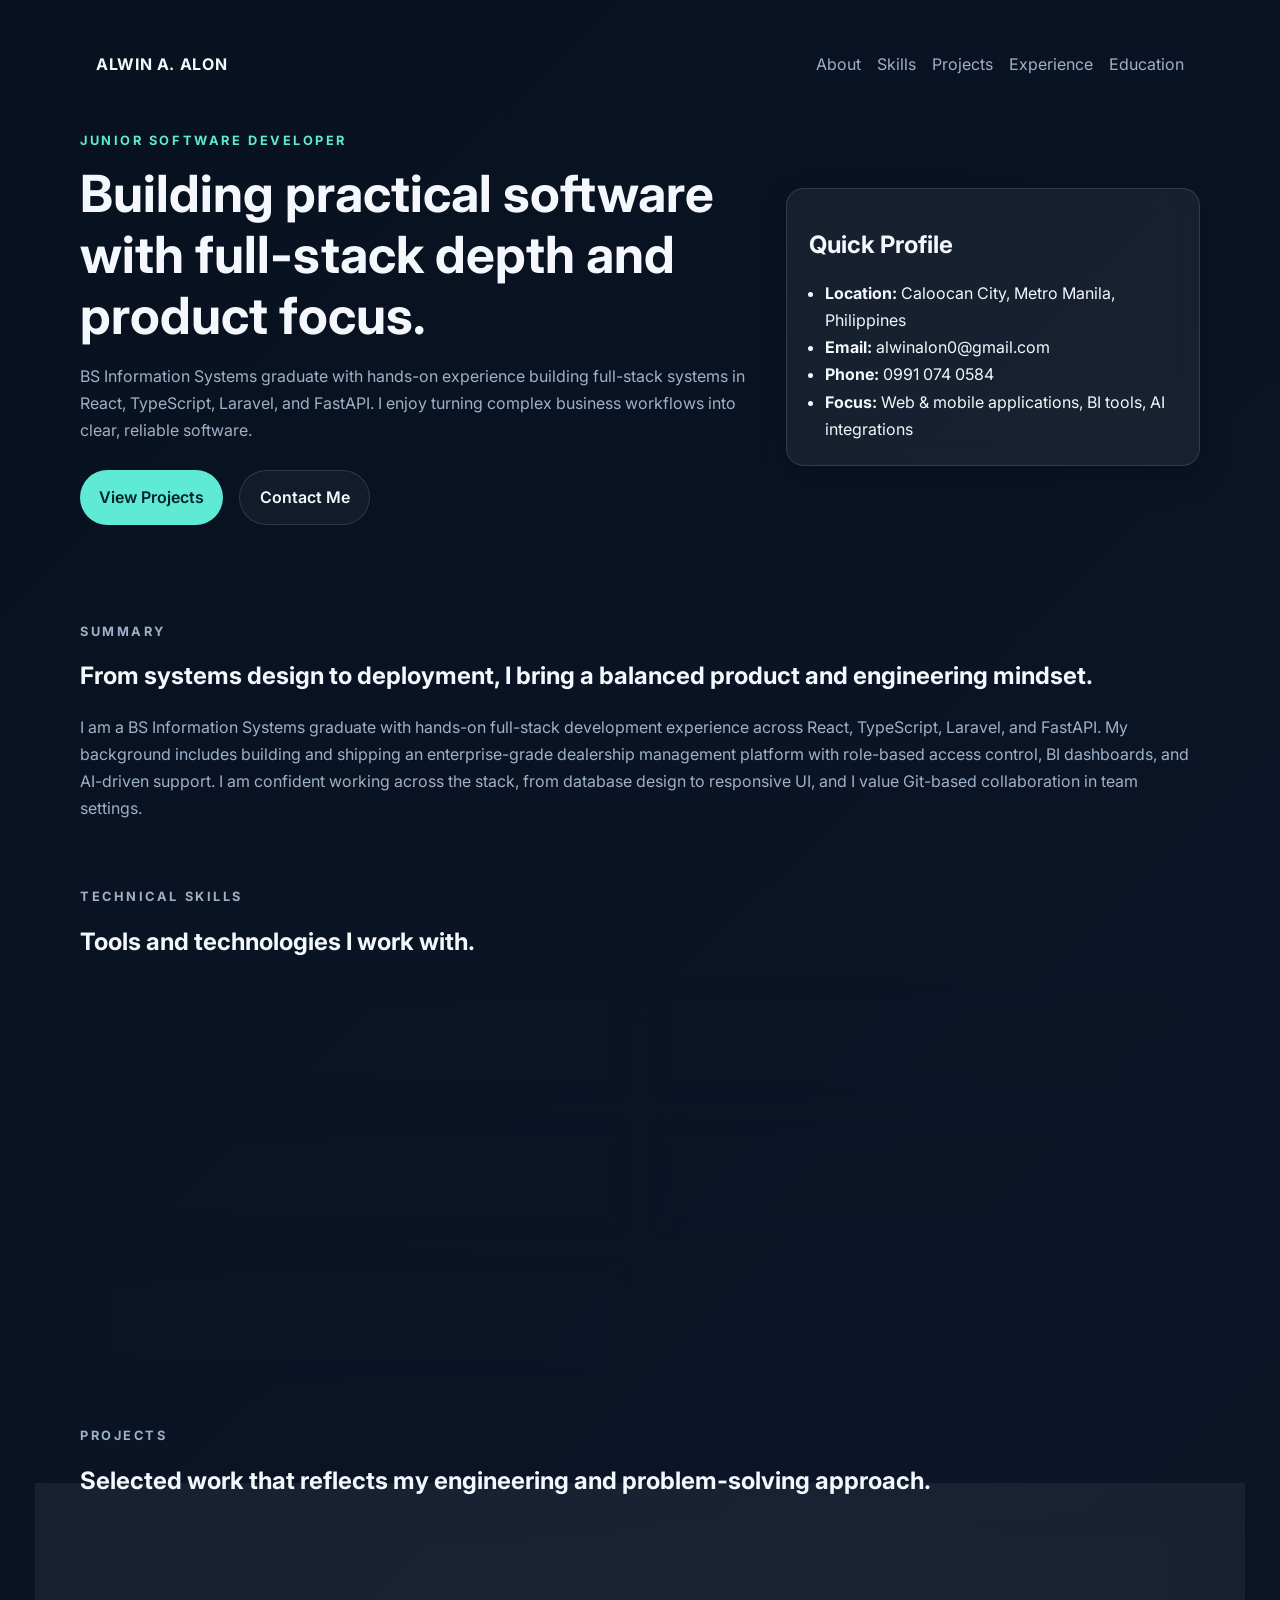
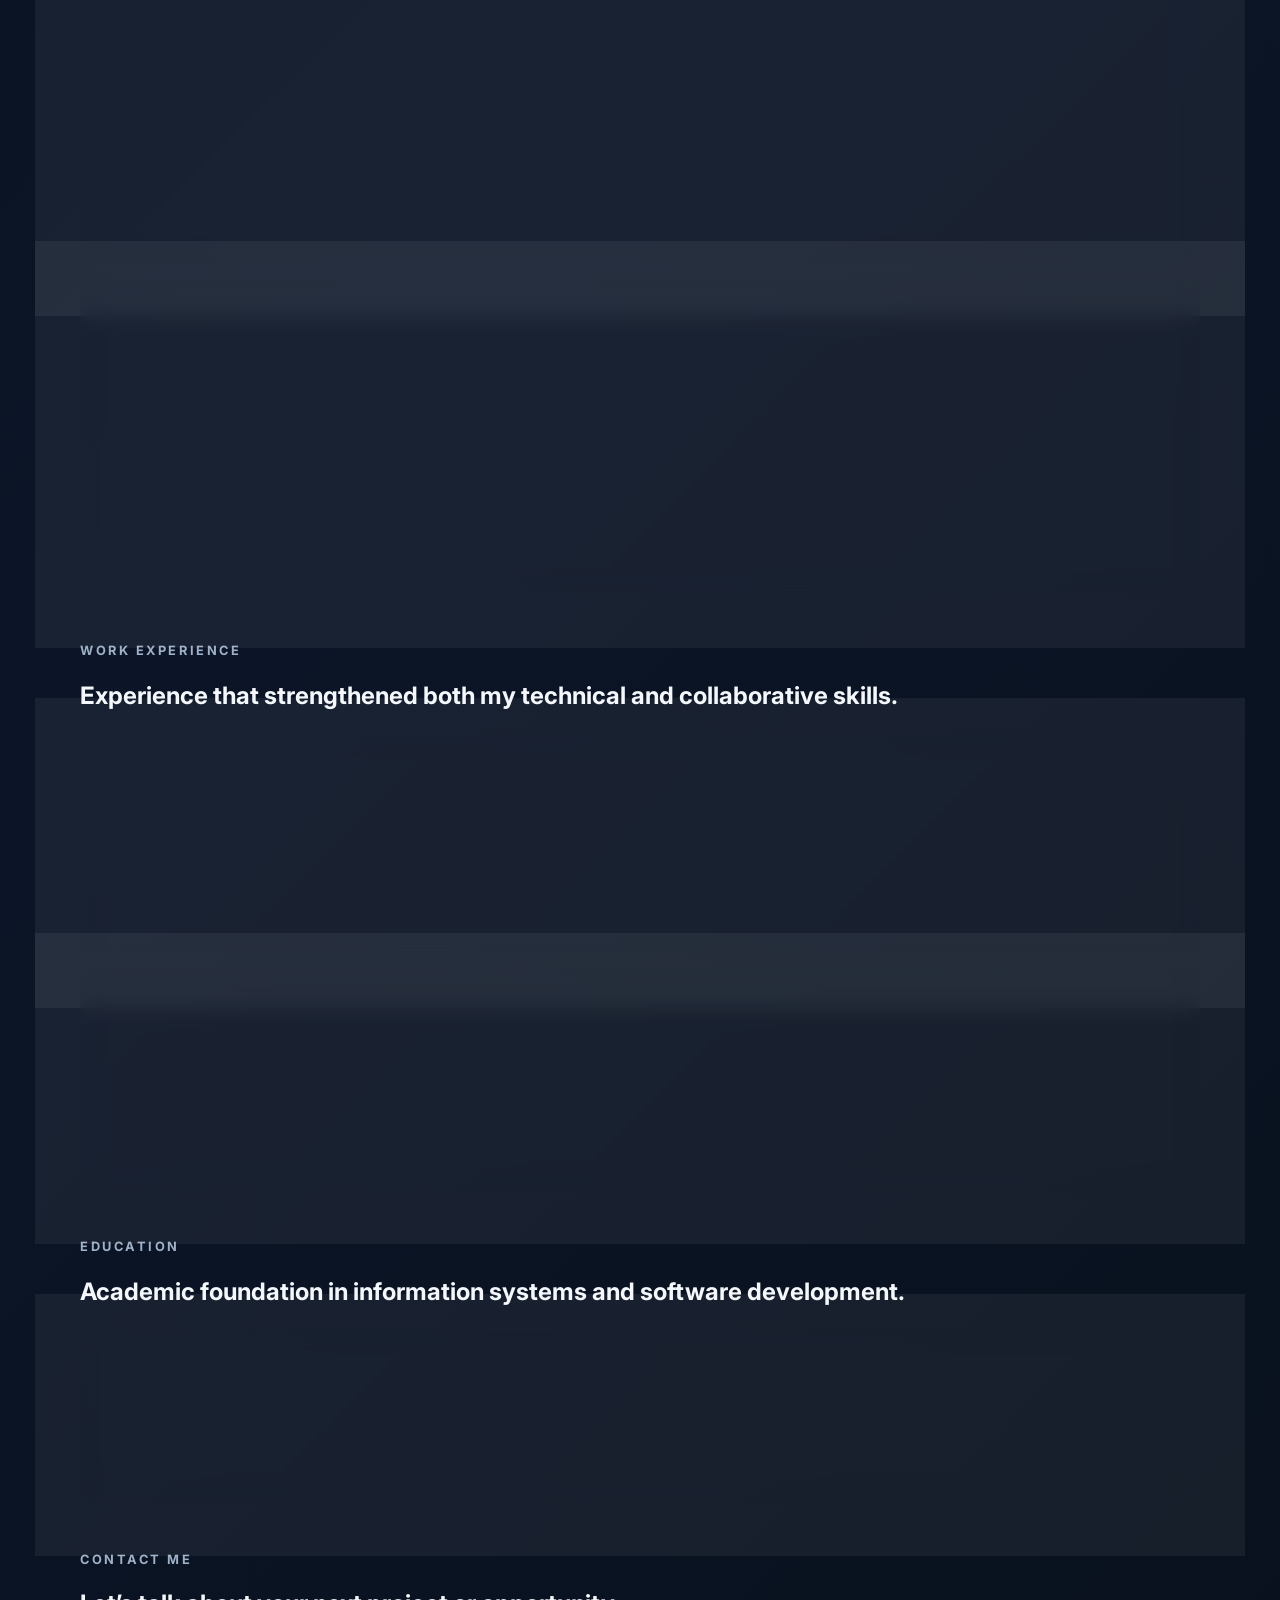
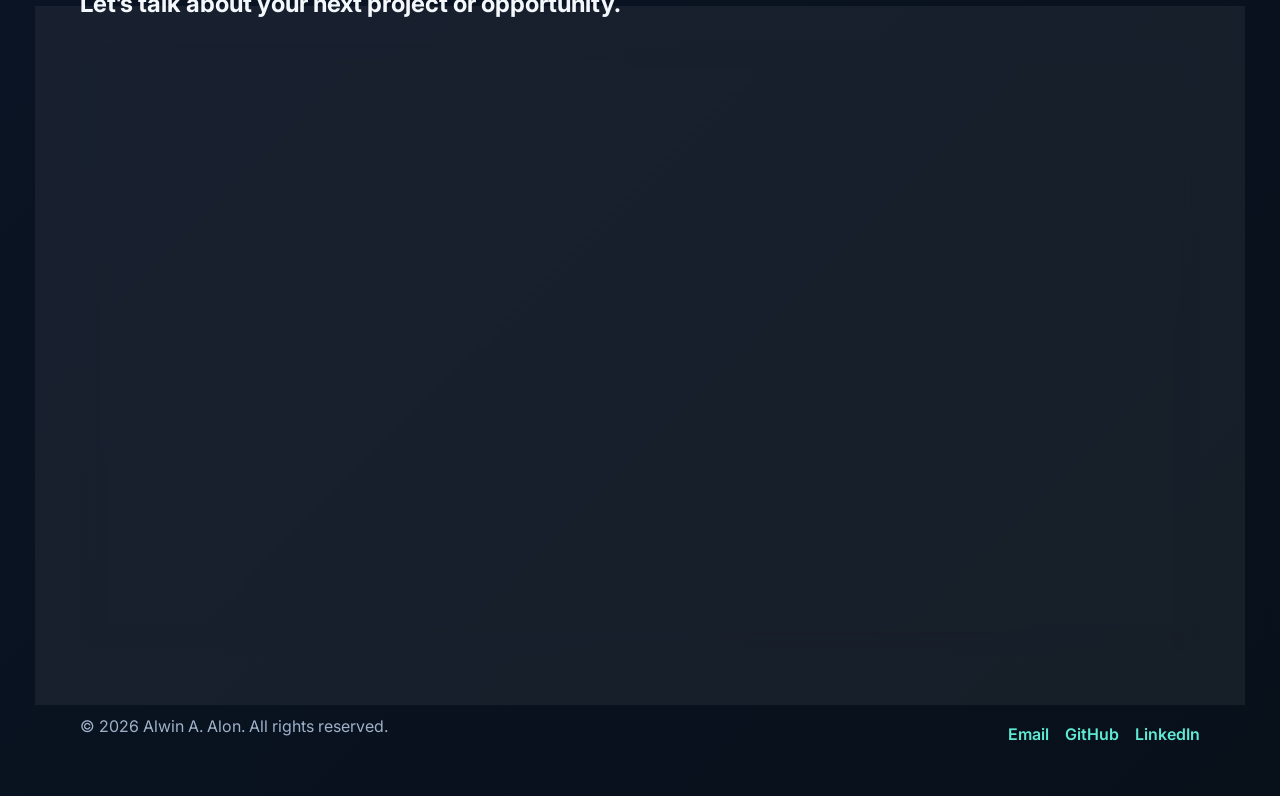
==== index.html @ 4eb20d0e "init 7/8/26" ====
<!doctype html>
<html lang="en">
  <head>
    <meta charset="UTF-8" />
    <meta name="viewport" content="width=device-width, initial-scale=1.0" />
    <meta
      name="description"
      content="Portfolio website for Alwin A. Alon, Junior Software Developer."
    />
    <title>Alwin A. Alon | Portfolio</title>
    <link rel="preconnect" href="https://fonts.googleapis.com" />
    <link rel="preconnect" href="https://fonts.gstatic.com" crossorigin />
    <link
      href="https://fonts.googleapis.com/css2?family=Inter:wght@400;500;600;700;800&display=swap"
      rel="stylesheet"
    />
    <link rel="stylesheet" href="styles.css" />
  </head>
  <body>
    <header class="hero" id="top">
      <nav class="nav">
        <a class="brand" href="#top">Alwin A. Alon</a>
        <div class="nav-links">
          <a href="#about">About</a>
          <a href="#skills">Skills</a>
          <a href="#projects">Projects</a>
          <a href="#experience">Experience</a>
          <a href="#education">Education</a>
        </div>
      </nav>

      <div class="hero-content">
        <div>
          <p class="eyebrow">Junior Software Developer</p>
          <h1>
            Building practical software with full-stack depth and product focus.
          </h1>
          <p class="hero-copy">
            BS Information Systems graduate with hands-on experience building
            full-stack systems in React, TypeScript, Laravel, and FastAPI. I
            enjoy turning complex business workflows into clear, reliable
            software.
          </p>
          <div class="hero-actions">
            <a class="button primary" href="#projects">View Projects</a>
            <a
              class="button secondary"
              href="mailto:alwinalon0@gmail.com"
              id="contactButton"
              >Contact Me</a
            >
          </div>
        </div>
        <div class="hero-card">
          <h2>Quick Profile</h2>
          <ul>
            <li>
              <strong>Location:</strong> Caloocan City, Metro Manila,
              Philippines
            </li>
            <li><strong>Email:</strong> alwinalon0@gmail.com</li>
            <li><strong>Phone:</strong> 0991 074 0584</li>
            <li>
              <strong>Focus:</strong> Web & mobile applications, BI tools, AI
              integrations
            </li>
          </ul>
        </div>
      </div>
    </header>

    <main>
      <section class="section" id="about">
        <div class="section-heading">
          <p class="eyebrow">Summary</p>
          <h2>
            From systems design to deployment, I bring a balanced product and
            engineering mindset.
          </h2>
        </div>
        <p>
          I am a BS Information Systems graduate with hands-on full-stack
          development experience across React, TypeScript, Laravel, and FastAPI.
          My background includes building and shipping an enterprise-grade
          dealership management platform with role-based access control, BI
          dashboards, and AI-driven support. I am confident working across the
          stack, from database design to responsive UI, and I value Git-based
          collaboration in team settings.
        </p>
      </section>

      <section class="section" id="skills">
        <div class="section-heading">
          <p class="eyebrow">Technical Skills</p>
          <h2>Tools and technologies I work with.</h2>
        </div>
        <div class="card-grid">
          <article class="info-card">
            <h3>Languages</h3>
            <p>
              Java, SQL, Python, PHP, JavaScript, TypeScript, C++, HTML, CSS
            </p>
          </article>
          <article class="info-card">
            <h3>Frameworks & Libraries</h3>
            <p>
              React.js, React Native, Spring Boot, FastAPI, Laravel, Tailwind
              CSS
            </p>
          </article>
          <article class="info-card">
            <h3>Databases & Tools</h3>
            <p>
              MySQL, PostgreSQL, Git, GitHub, GitLab, Bitbucket, Termius, Expo
            </p>
          </article>
          <article class="info-card">
            <h3>Cloud & Infrastructure</h3>
            <p>DigitalOcean VPS, Hostinger, Linux VPS management</p>
          </article>
          <article class="info-card">
            <h3>Specializations</h3>
            <p>
              Business Intelligence analytics, AI/RAG integration, RBAC systems
            </p>
          </article>
        </div>
      </section>

      <section class="section" id="projects">
        <div class="section-heading">
          <p class="eyebrow">Projects</p>
          <h2>
            Selected work that reflects my engineering and problem-solving
            approach.
          </h2>
        </div>
        <div class="project-list">
          <article class="project-card">
            <div class="project-meta">2025 · Enterprise Platform</div>
            <h3>ATOM — Automated Transcycle Operations & Management</h3>
            <p>
              A full-stack dealership management system for Transcycle across 5
              branches, supporting inventory, loans, and retail operations on
              web and Android platforms.
            </p>
            <ul>
              <li>
                Designed a 7-tier RBAC matrix to enforce strict data isolation
                across roles.
              </li>
              <li>
                Built AI-driven BI dashboards that transformed raw dealership
                data into actionable insights.
              </li>
              <li>
                Integrated a RAG-based customer support chatbot to automate
                contextual inquiries.
              </li>
              <li>
                Led QA validation covering security and performance for
                stakeholders across all branches.
              </li>
            </ul>
            <div class="project-links">
              <a href="https://atom-project.site/">Link</a>
              <!-- <a href="#">GitHub</a> -->
            </div>
          </article>

          <article class="project-card">
            <div class="project-meta">2025 · In Progress</div>
            <h3>SpeaQL — AI-Powered Natural Language Database Interface</h3>
            <p>
              A natural language-to-SQL engine built to support zero-config and
              high-precision query modes.
            </p>
            <ul>
              <li>
                Engineered a hybrid NL2SQL pipeline with LangChain-based context
                injection.
              </li>
              <li>
                Implemented validation middleware to detect and block SQL
                injection attempts.
              </li>
              <li>
                Built a responsive Streamlit interface for rapid query iteration
                and feedback.
              </li>
              <li>
                Benchmarked performance across PostgreSQL and SQLite to guide
                tuning decisions.
              </li>
            </ul>
            <div class="project-links">
              <a href="#">GitHub</a>
              <a href="#">Demo Video</a>
            </div>
          </article>
        </div>
      </section>

      <section class="section" id="experience">
        <div class="section-heading">
          <p class="eyebrow">Work Experience</p>
          <h2>
            Experience that strengthened both my technical and collaborative
            skills.
          </h2>
        </div>
        <div class="timeline">
          <article class="timeline-item">
            <div class="timeline-date">May 2025 – August 2025</div>
            <div>
              <h3>Software Engineer Intern</h3>
              <p class="company">
                NLP Business Development Services, Culiat, Quezon City
              </p>
              <ul>
                <li>
                  Contributed to full-stack development, maintenance, and
                  debugging of web applications.
                </li>
                <li>
                  Collaborated in Git and Bitbucket-based workflows for sprint
                  delivery and production releases.
                </li>
                <li>
                  Gained hands-on experience with secure hardware-software
                  integrations and local network environments.
                </li>
              </ul>
            </div>
          </article>

          <article class="timeline-item">
            <div class="timeline-date">July 2023 – August 2023</div>
            <div>
              <h3>SPES Trainee — IT Support / Technical Training Assistant</h3>
              <p class="company">
                LGU Training Center (BCO Assigned), Libis, Caloocan City
              </p>
              <ul>
                <li>
                  Delivered technical training and client-facing IT support to
                  students.
                </li>
                <li>
                  Diagnosed and resolved hardware, software, peripheral, and
                  network issues.
                </li>
                <li>
                  Maintained classroom IT infrastructure and supported smooth
                  digital operations.
                </li>
              </ul>
            </div>
          </article>
        </div>
      </section>

      <section class="section" id="education">
        <div class="section-heading">
          <p class="eyebrow">Education</p>
          <h2>
            Academic foundation in information systems and software development.
          </h2>
        </div>
        <div class="education-card">
          <h3>Bachelor of Science in Information Systems</h3>
          <p class="company">University of Caloocan City · 2022 – 2026</p>
          <p>
            Built a strong foundation in systems analysis, database management,
            software development, and business-oriented technology solutions.
          </p>
        </div>
      </section>

      <section class="section" id="contact">
        <div class="section-heading">
          <p class="eyebrow">Contact Me</p>
          <h2>Let’s talk about your next project or opportunity.</h2>
        </div>
        <div class="contact-card">
          <p>
            Send a message directly to my inbox and I’ll get back to you as soon
            as possible.
          </p>
          <form id="contactForm">
            <div class="form-row">
              <label for="name">Name</label>
              <input id="name" name="name" type="text" required />
            </div>
            <div class="form-row">
              <label for="email">Email</label>
              <input id="email" name="email" type="email" required />
            </div>
            <div class="form-row">
              <label for="message">Message</label>
              <textarea
                id="message"
                name="message"
                rows="5"
                required
              ></textarea>
            </div>
            <button class="button primary" type="submit">Send Message</button>
            <p id="formStatus" class="form-status" aria-live="polite"></p>
          </form>
        </div>
      </section>
    </main>

    <footer class="footer">
      <p>© <span id="year"></span> Alwin A. Alon. All rights reserved.</p>
      <div class="footer-links">
        <a href="mailto:alwinalon0@gmail.com">Email</a>
        <a href="https://github.com/alweeen">GitHub</a>
        <a href="https://www.linkedin.com/in/alwin-alon-3160b4370/">LinkedIn</a>
      </div>
    </footer>

    <script src="script.js"></script>
  </body>
</html>
---- styles.css ----
:root {
  --bg: #07111f;
  --bg-soft: #0e1b2d;
  --surface: rgba(255, 255, 255, 0.06);
  --surface-strong: rgba(255, 255, 255, 0.12);
  --text: #f4f7fb;
  --muted: #9fb1c8;
  --accent: #5eead4;
  --accent-strong: #2dd4bf;
  --border: rgba(255, 255, 255, 0.12);
}

* {
  box-sizing: border-box;
}

html {
  scroll-behavior: smooth;
}

body {
  margin: 0;
  font-family: "Inter", sans-serif;
  background: linear-gradient(135deg, var(--bg), #0b1527 45%, #08101a);
  color: var(--text);
  line-height: 1.7;
}

a {
  color: inherit;
  text-decoration: none;
}

.nav,
.hero,
.section,
.footer {
  width: min(1120px, calc(100% - 2rem));
  margin: 0 auto;
}

.nav {
  display: flex;
  justify-content: space-between;
  align-items: center;
  padding: 1.2rem 0;
}

.brand {
  font-weight: 700;
  letter-spacing: 0.04em;
  text-transform: uppercase;
}

.nav-links {
  display: flex;
  gap: 1rem;
  color: var(--muted);
}

.nav-links a:hover,
.footer-links a:hover,
.project-links a:hover {
  color: var(--accent);
}

.hero {
  padding: 2rem 0 4rem;
}

.hero-content {
  display: grid;
  grid-template-columns: 1.3fr 0.8fr;
  gap: 2rem;
  align-items: center;
  padding-top: 2rem;
}

.eyebrow {
  margin: 0 0 0.7rem;
  color: var(--accent);
  font-size: 0.8rem;
  font-weight: 700;
  letter-spacing: 0.2em;
  text-transform: uppercase;
}

h1,
h2,
h3 {
  line-height: 1.2;
}

h1 {
  font-size: clamp(2rem, 4vw, 3.2rem);
  margin: 0 0 1rem;
}

.hero-copy,
.section p,
.timeline-item li,
.project-card li,
.education-card p {
  color: var(--muted);
}

.hero-actions {
  display: flex;
  gap: 1rem;
  margin-top: 1.6rem;
  flex-wrap: wrap;
}

.button {
  display: inline-flex;
  align-items: center;
  justify-content: center;
  padding: 0.8rem 1.2rem;
  border-radius: 999px;
  font-weight: 600;
  transition:
    transform 180ms ease,
    background 180ms ease;
}

.button:hover {
  transform: translateY(-2px);
}

.button.primary {
  background: var(--accent);
  color: #04222a;
}

.button.secondary {
  border: 1px solid var(--border);
  background: rgba(255, 255, 255, 0.04);
}

.hero-card,
.info-card,
.project-card,
.timeline-item,
.education-card,
.contact-card {
  background: var(--surface);
  border: 1px solid var(--border);
  backdrop-filter: blur(10px);
  border-radius: 1.1rem;
  box-shadow: 0 10px 30px rgba(0, 0, 0, 0.18);
}

.hero-card {
  padding: 1.4rem;
}

.hero-card ul {
  padding-left: 1rem;
  margin-bottom: 0;
}

.section {
  padding: 2rem 0 1rem;
}

.section-heading {
  margin-bottom: 1.4rem;
}

.card-grid {
  display: grid;
  grid-template-columns: repeat(2, minmax(0, 1fr));
  gap: 1rem;
}

.info-card {
  padding: 1.2rem 1.25rem;
}

.info-card h3,
.project-card h3,
.timeline-item h3,
.education-card h3 {
  margin-top: 0;
  margin-bottom: 0.5rem;
}

.project-list {
  display: grid;
  gap: 1rem;
}

.project-card,
.education-card {
  padding: 1.4rem;
}

.project-meta,
.timeline-date,
.company {
  color: var(--accent);
  font-weight: 600;
  margin-bottom: 0.5rem;
}

.project-links,
.footer-links {
  display: flex;
  gap: 1rem;
  flex-wrap: wrap;
  margin-top: 1rem;
}

.project-links a,
.footer-links a {
  color: var(--accent);
  font-weight: 600;
}

.timeline {
  display: grid;
  gap: 1rem;
}

.timeline-item {
  display: grid;
  grid-template-columns: 220px 1fr;
  gap: 1.2rem;
  padding: 1.2rem 1.3rem;
}

.contact-card {
  padding: 1.4rem;
}

form {
  display: grid;
  gap: 1rem;
}

.form-row {
  display: grid;
  gap: 0.4rem;
}

label {
  font-weight: 600;
}

input,
textarea {
  width: 100%;
  border: 1px solid var(--border);
  border-radius: 0.8rem;
  padding: 0.8rem 0.9rem;
  background: rgba(255, 255, 255, 0.05);
  color: var(--text);
  font: inherit;
}

input:focus,
textarea:focus {
  outline: 2px solid rgba(94, 234, 212, 0.35);
  border-color: var(--accent);
}

.form-status {
  min-height: 1.2rem;
  color: var(--accent);
  margin: 0;
}

.footer {
  display: flex;
  justify-content: space-between;
  align-items: center;
  padding: 2rem 0 2.5rem;
  color: var(--muted);
}

@media (max-width: 780px) {
  .hero-content,
  .timeline-item,
  .card-grid {
    grid-template-columns: 1fr;
  }

  .nav {
    flex-direction: column;
    align-items: flex-start;
    gap: 0.7rem;
  }

  .footer {
    flex-direction: column;
    align-items: flex-start;
    gap: 0.5rem;
  }
}
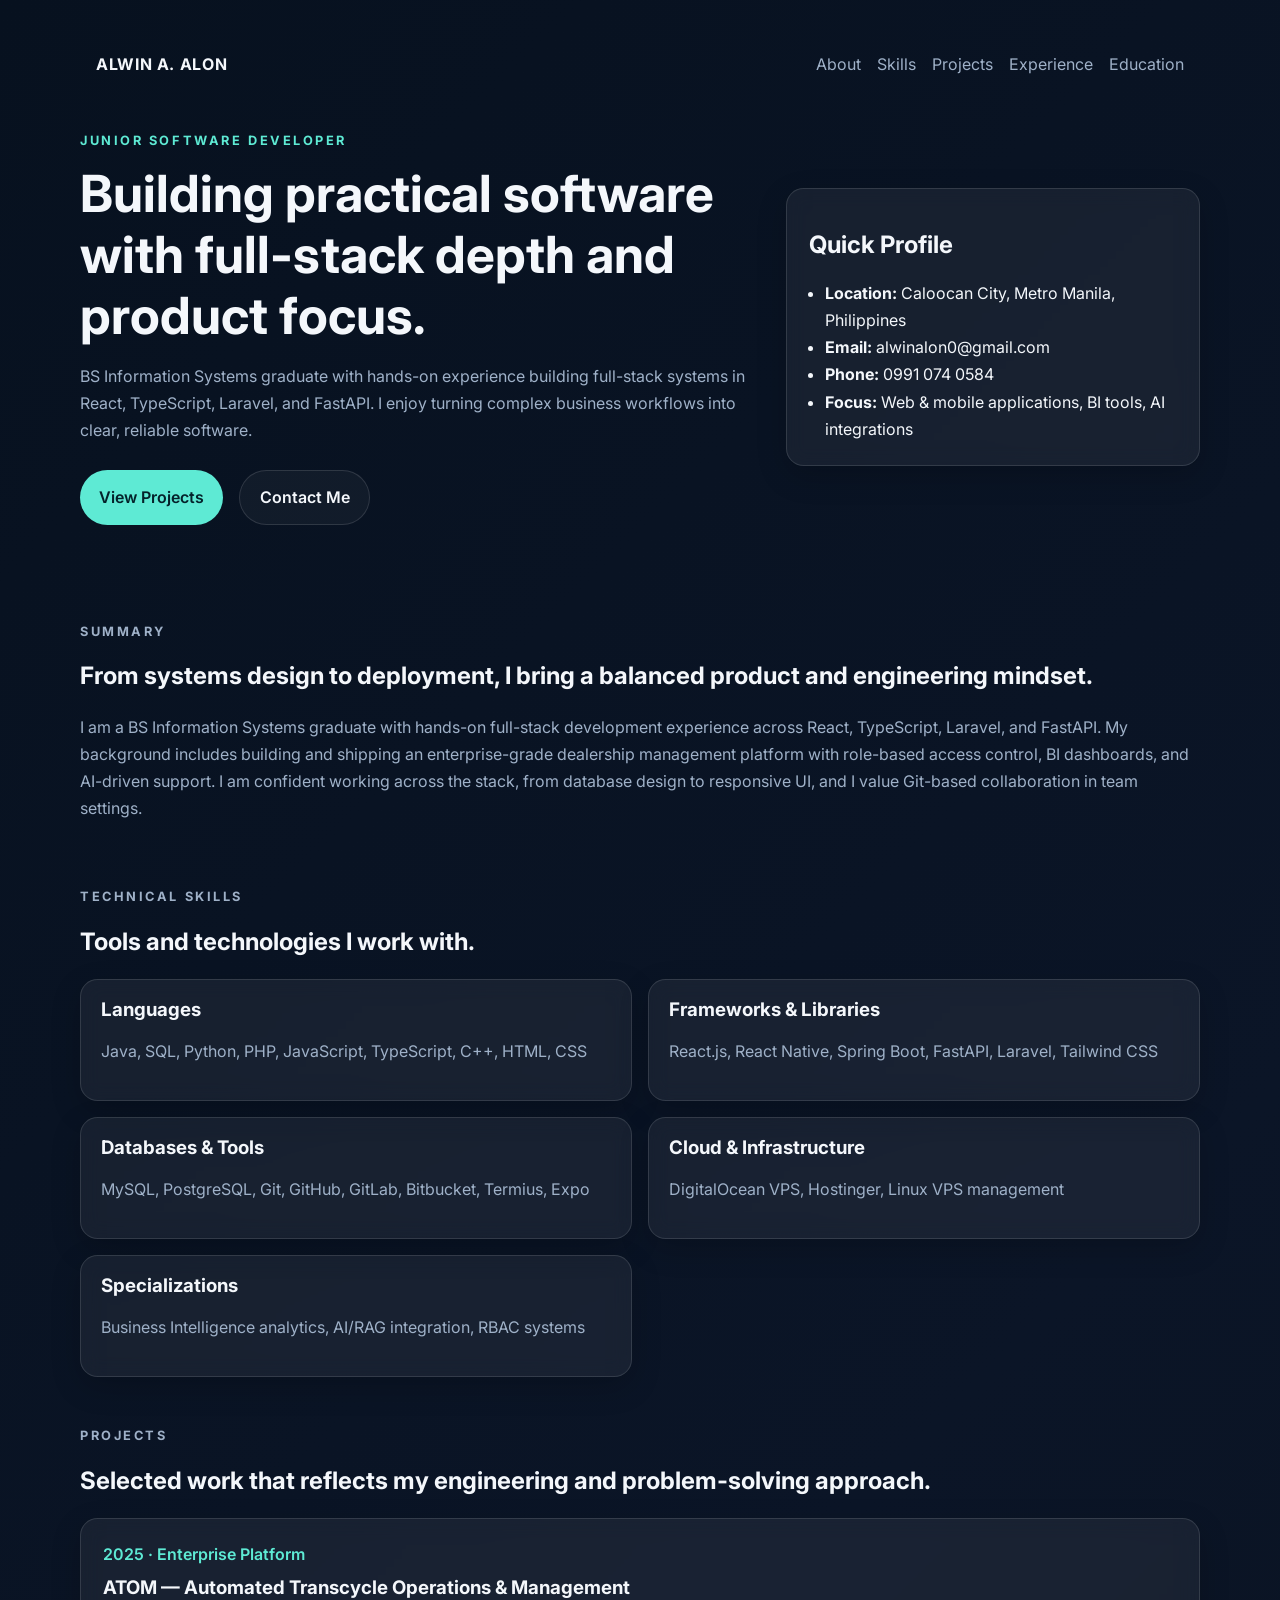
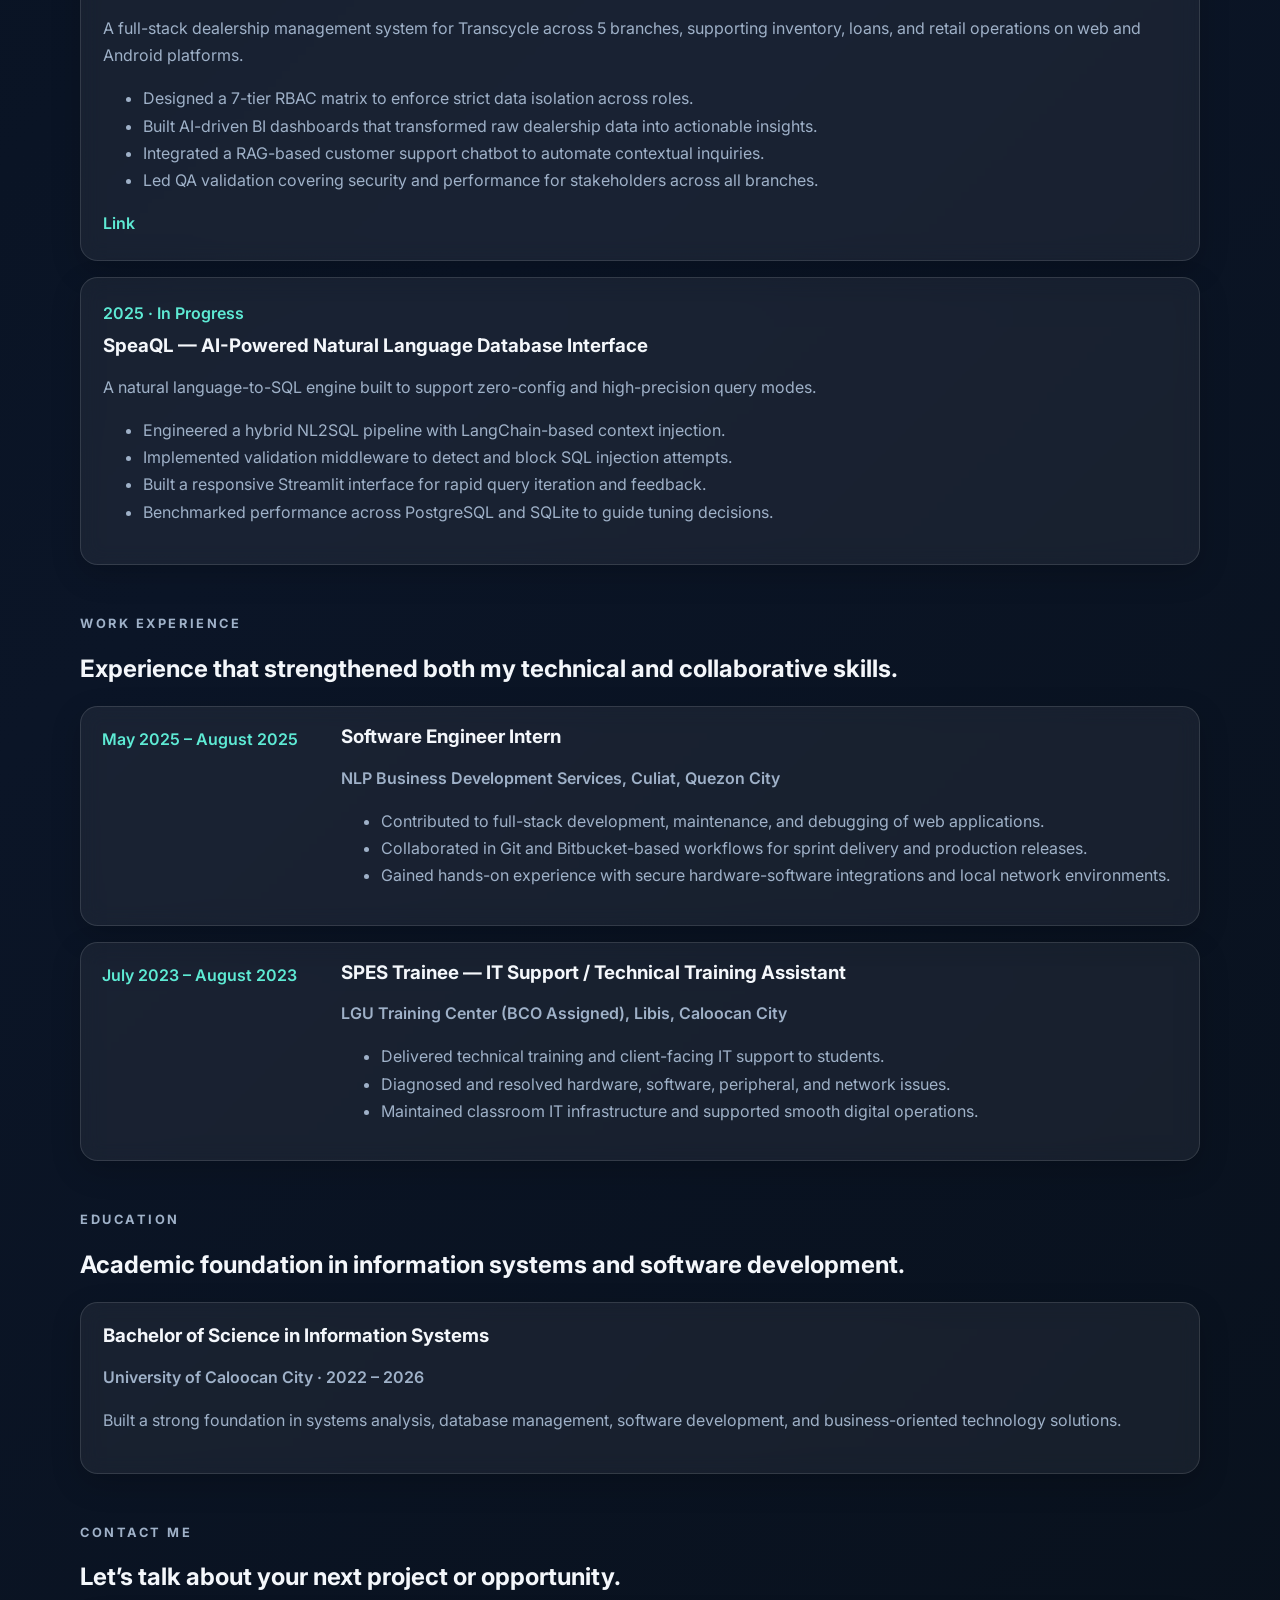
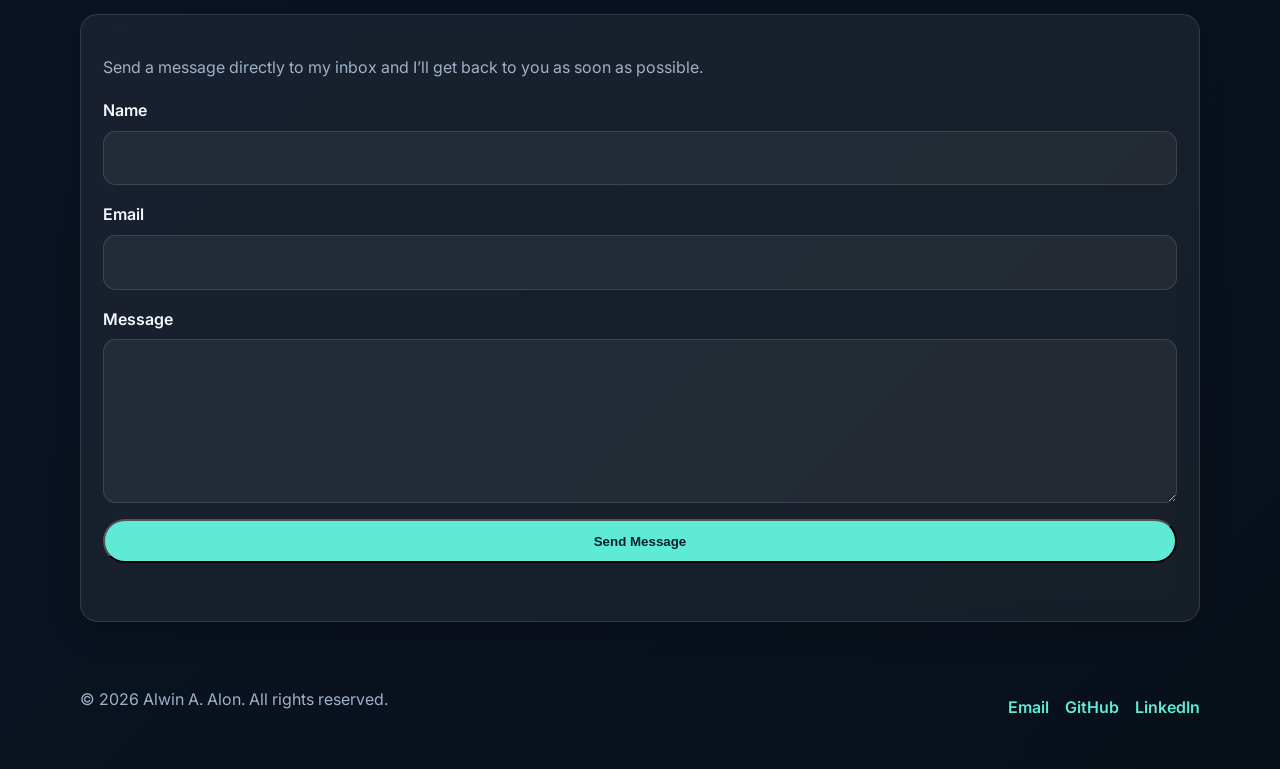
==== commit 05947fa9: "speaql links temp removed" ====
--- a/index.html
+++ b/index.html
@@ -193,10 +193,10 @@
                 tuning decisions.
               </li>
             </ul>
-            <div class="project-links">
+            <!-- <div class="project-links">
               <a href="#">GitHub</a>
               <a href="#">Demo Video</a>
-            </div>
+            </div> -->
           </article>
         </div>
       </section>
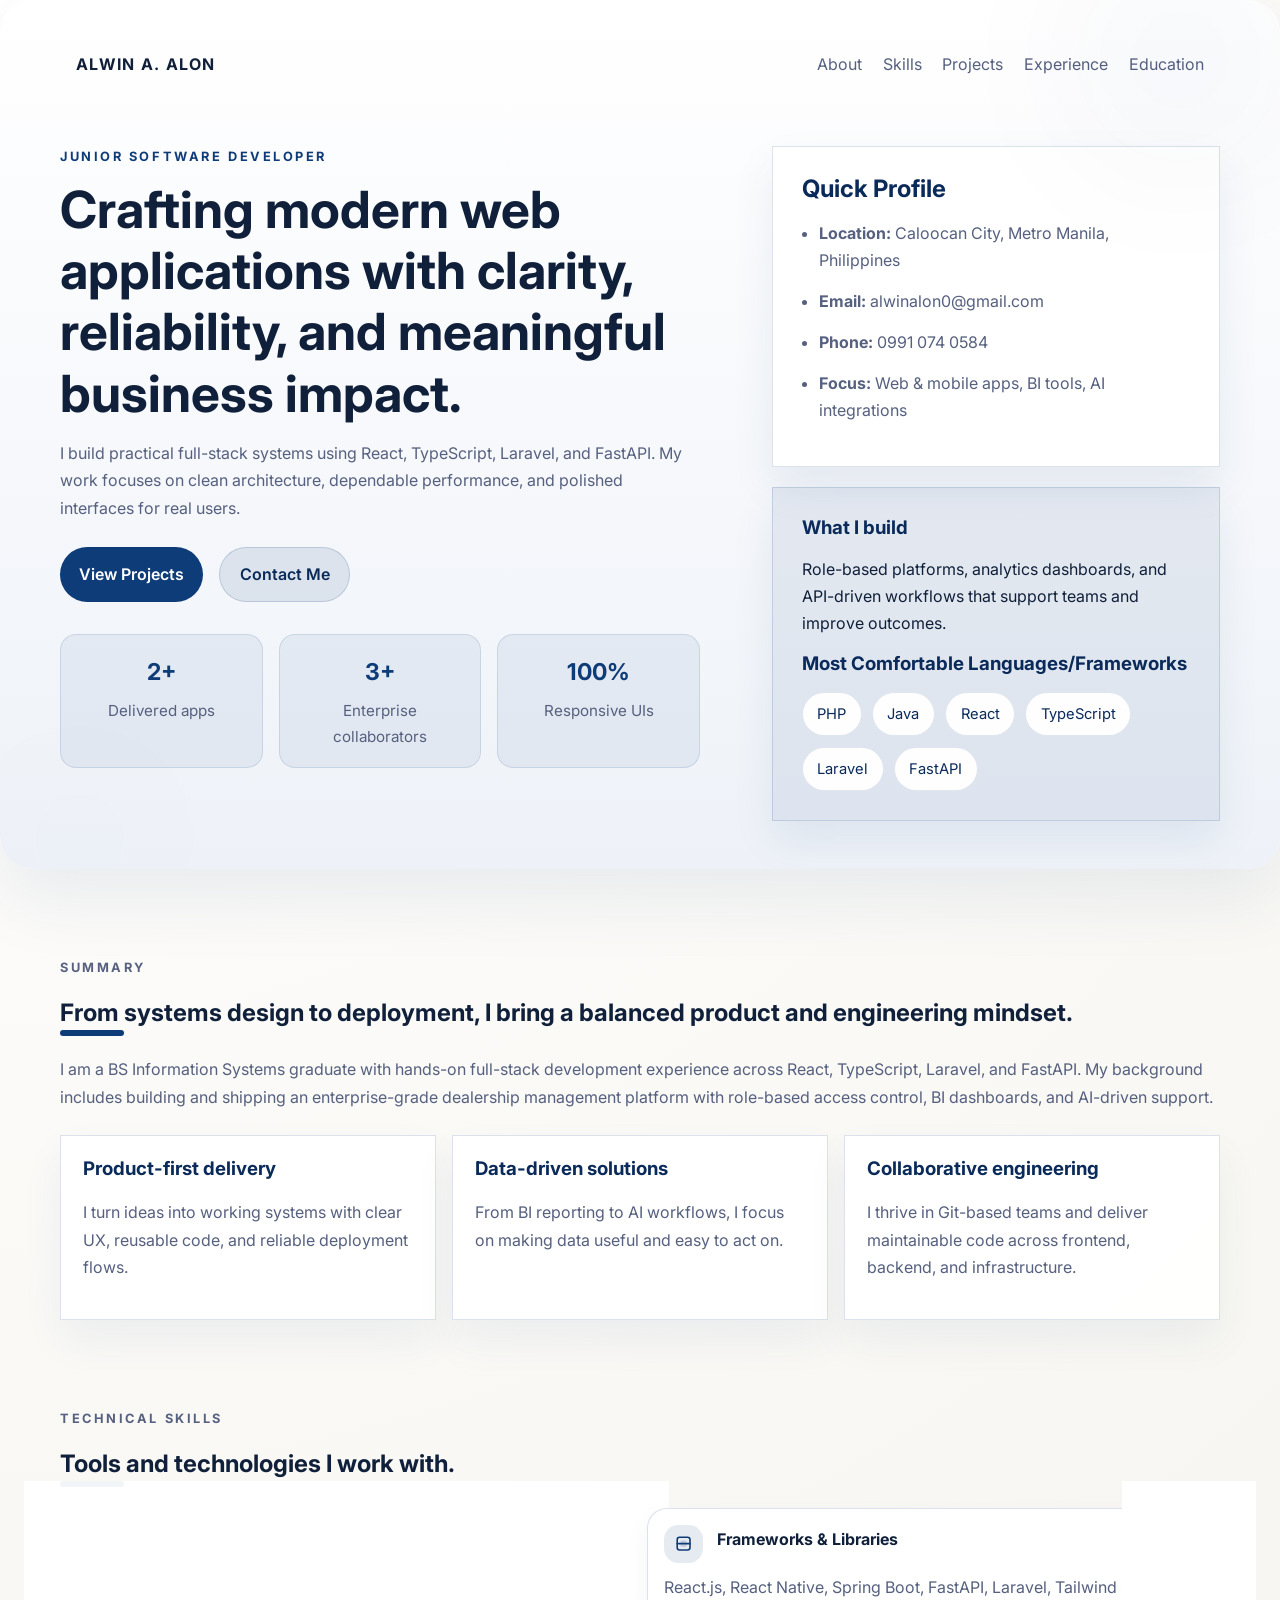
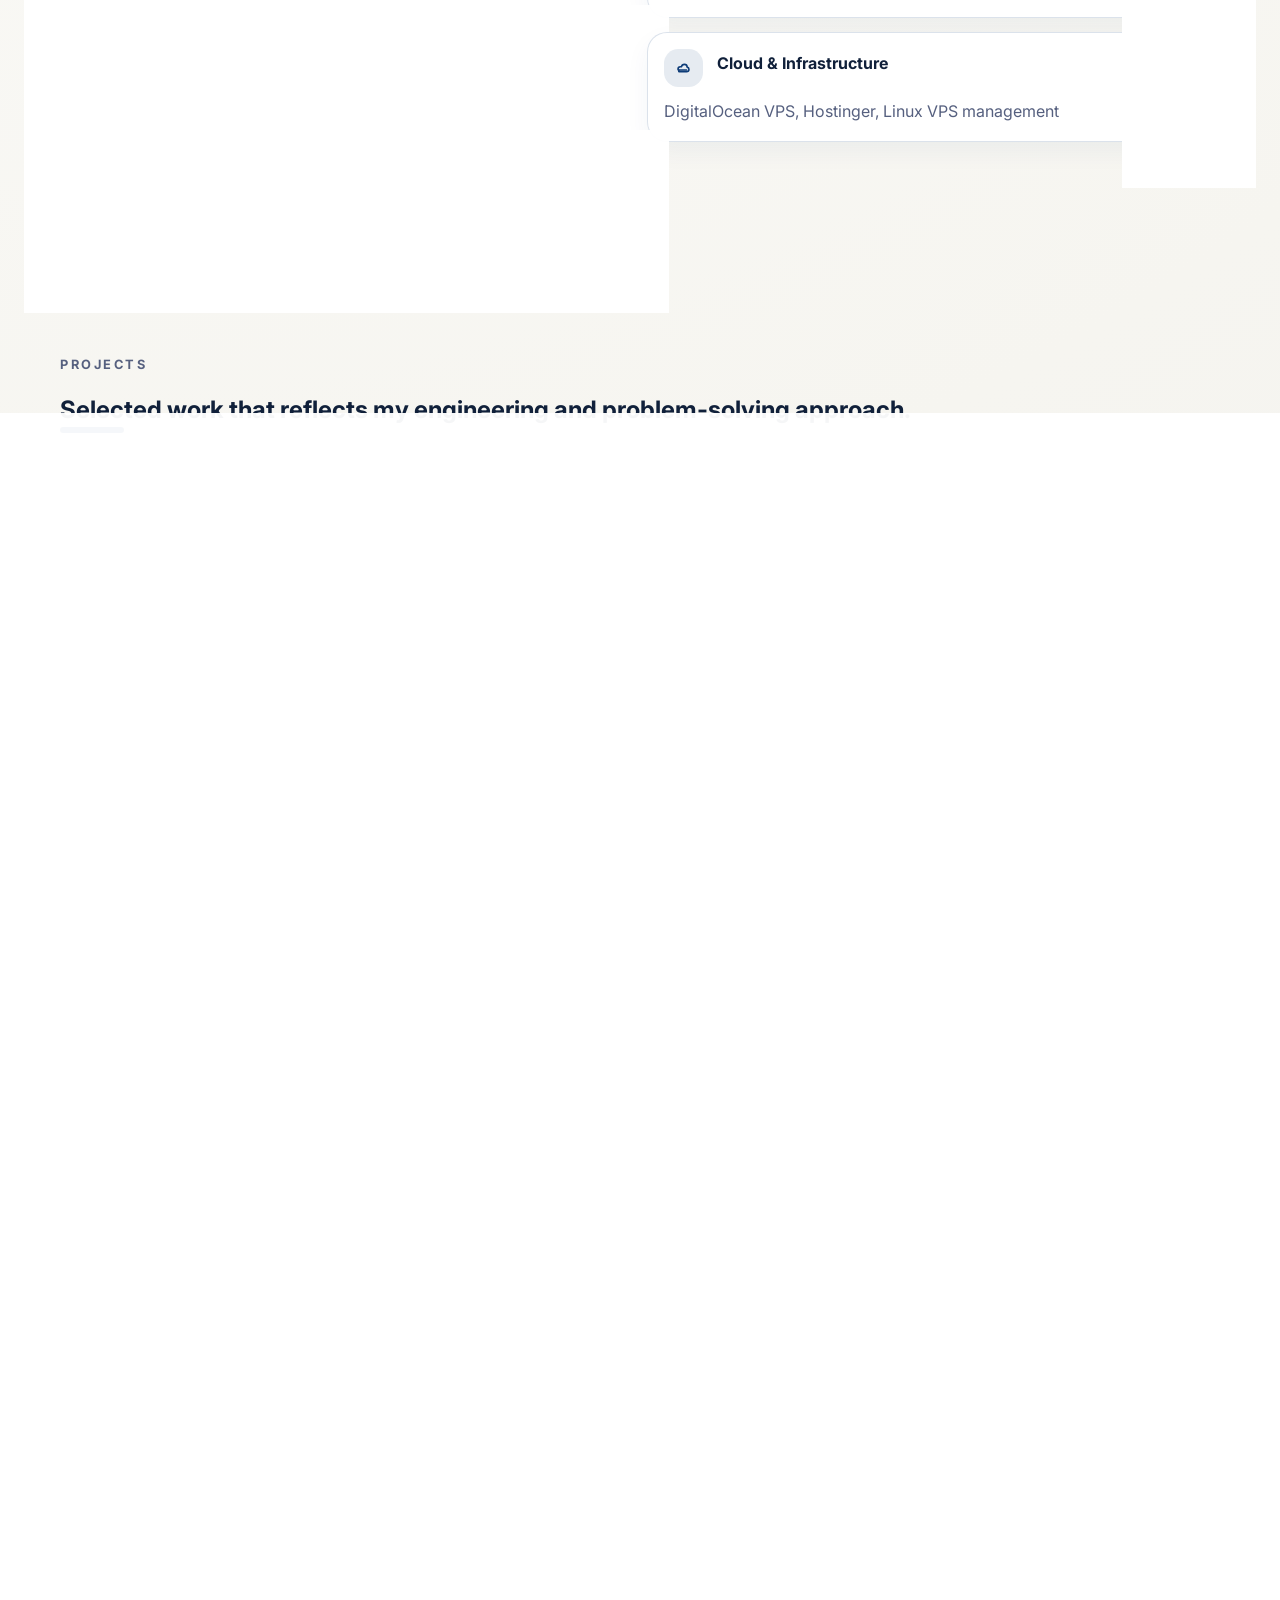
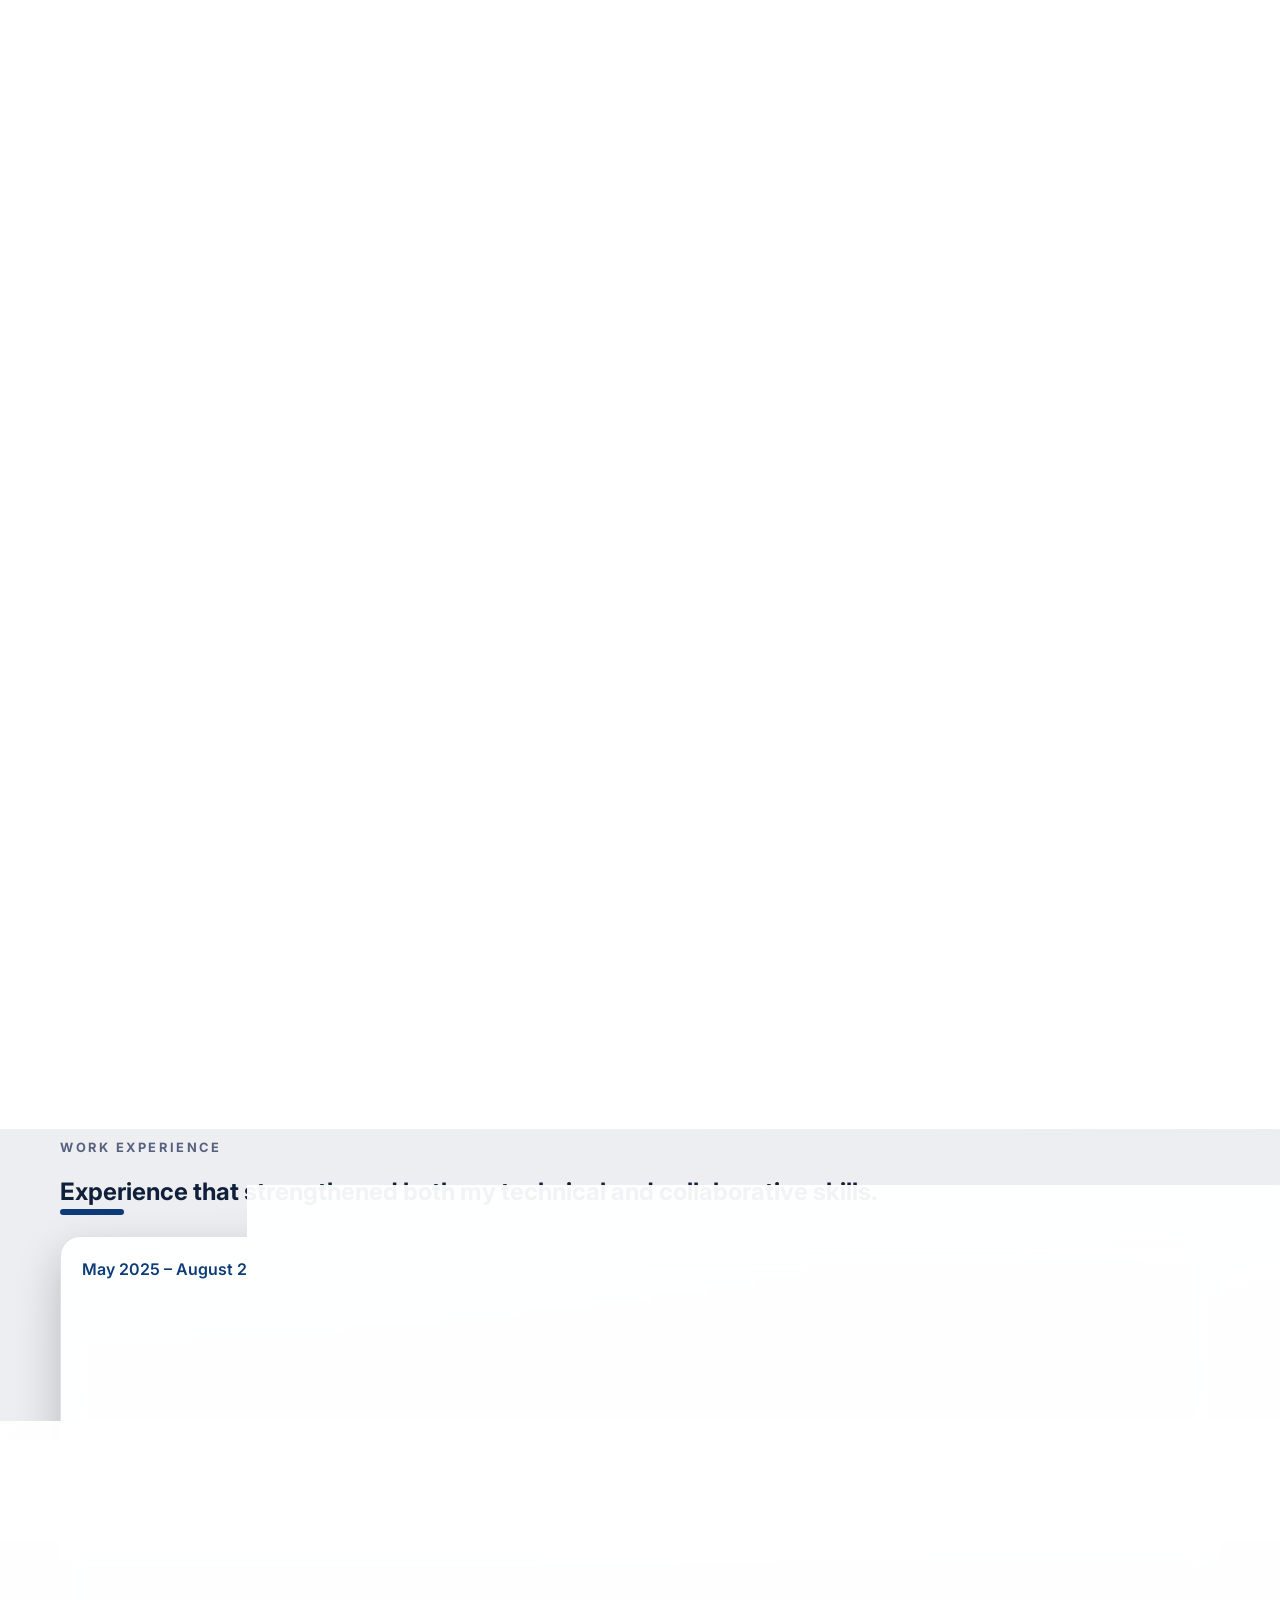
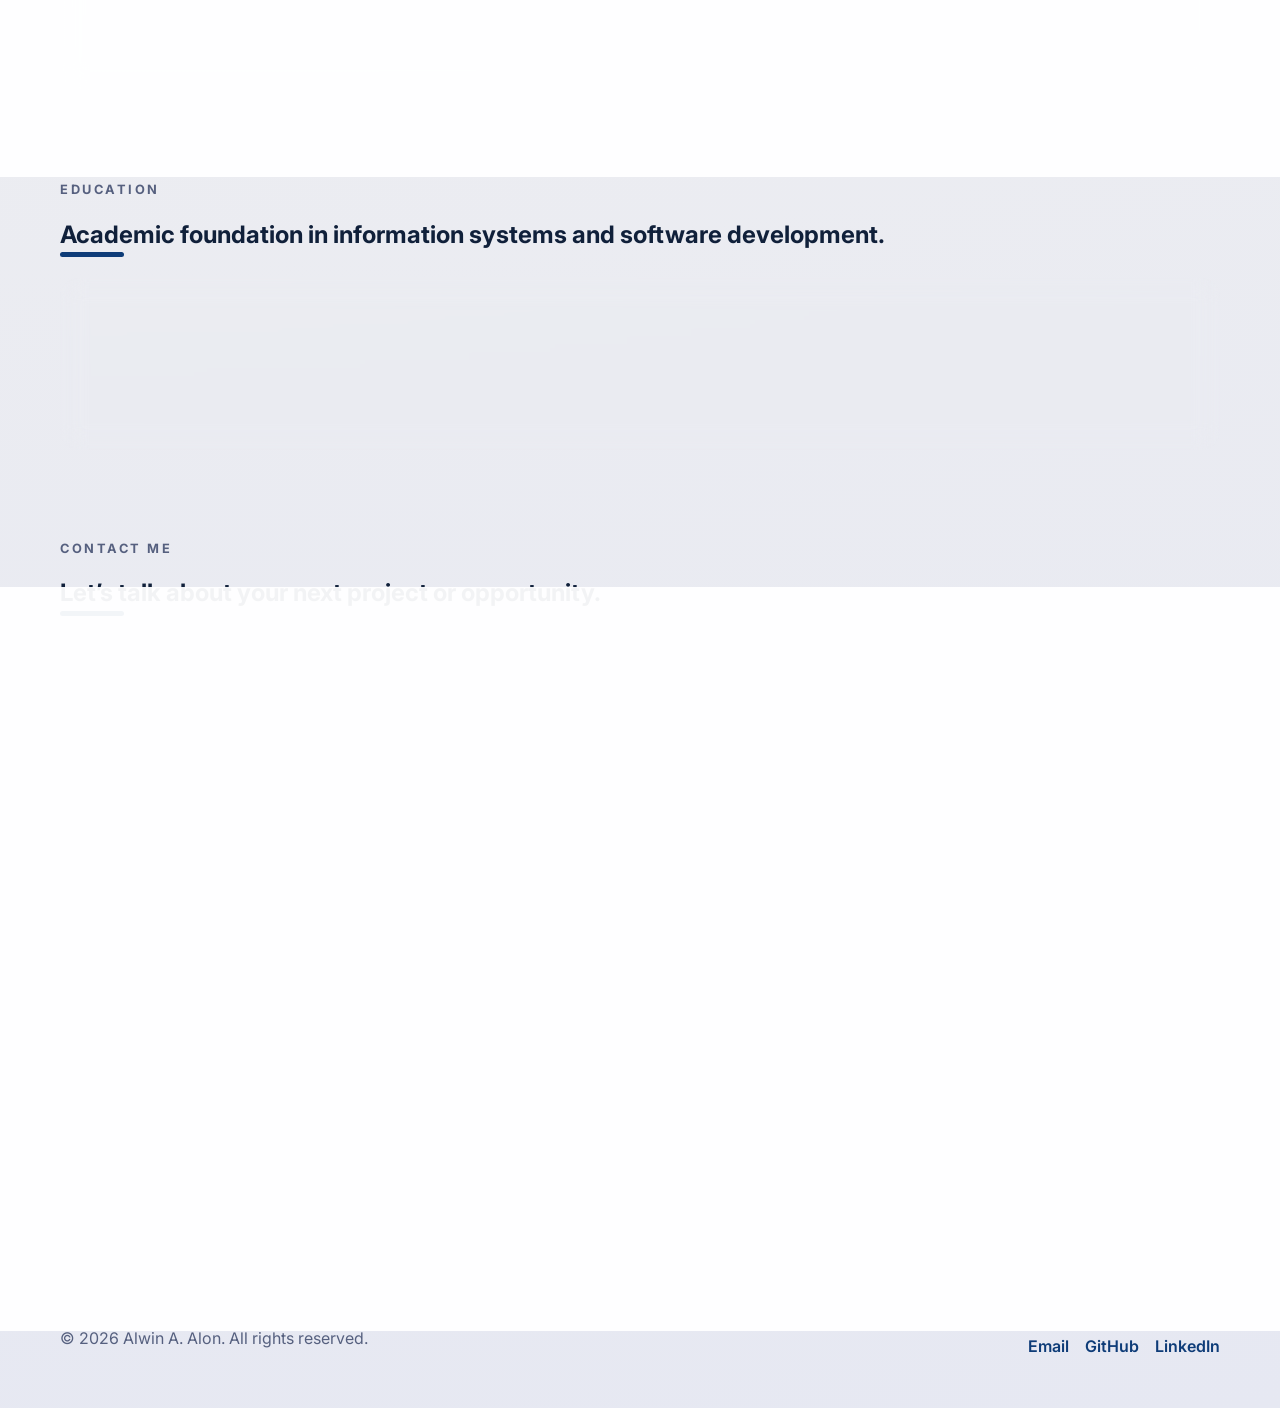
==== commit dcbb2fe1: "redesign" ====
--- a/index.html
+++ b/index.html
@@ -18,28 +18,29 @@
   </head>
   <body>
     <header class="hero" id="top">
-      <nav class="nav">
-        <a class="brand" href="#top">Alwin A. Alon</a>
-        <div class="nav-links">
-          <a href="#about">About</a>
-          <a href="#skills">Skills</a>
-          <a href="#projects">Projects</a>
-          <a href="#experience">Experience</a>
-          <a href="#education">Education</a>
-        </div>
-      </nav>
-
-      <div class="hero-content">
-        <div>
+      <div class="hero-inner">
+        <nav class="nav">
+          <a class="brand" href="#top">Alwin A. Alon</a>
+          <div class="nav-links">
+            <a href="#about">About</a>
+            <a href="#skills">Skills</a>
+            <a href="#projects">Projects</a>
+            <a href="#experience">Experience</a>
+            <a href="#education">Education</a>
+          </div>
+        </nav>
+
+        <div class="hero-content">
+        <div class="hero-copy-block">
           <p class="eyebrow">Junior Software Developer</p>
           <h1>
-            Building practical software with full-stack depth and product focus.
+            Crafting modern web applications with clarity, reliability, and
+            meaningful business impact.
           </h1>
           <p class="hero-copy">
-            BS Information Systems graduate with hands-on experience building
-            full-stack systems in React, TypeScript, Laravel, and FastAPI. I
-            enjoy turning complex business workflows into clear, reliable
-            software.
+            I build practical full-stack systems using React, TypeScript,
+            Laravel, and FastAPI. My work focuses on clean architecture,
+            dependable performance, and polished interfaces for real users.
           </p>
           <div class="hero-actions">
             <a class="button primary" href="#projects">View Projects</a>
@@ -50,22 +51,54 @@
               >Contact Me</a
             >
           </div>
-        </div>
-        <div class="hero-card">
-          <h2>Quick Profile</h2>
-          <ul>
-            <li>
-              <strong>Location:</strong> Caloocan City, Metro Manila,
-              Philippines
-            </li>
-            <li><strong>Email:</strong> alwinalon0@gmail.com</li>
-            <li><strong>Phone:</strong> 0991 074 0584</li>
-            <li>
-              <strong>Focus:</strong> Web & mobile applications, BI tools, AI
-              integrations
-            </li>
-          </ul>
-        </div>
+          <div class="hero-metrics">
+            <div>
+              <strong>2+</strong>
+              <span>Delivered apps</span>
+            </div>
+            <div>
+              <strong>3+</strong>
+              <span>Enterprise collaborators</span>
+            </div>
+            <div>
+              <strong>100%</strong>
+              <span>Responsive UIs</span>
+            </div>
+          </div>
+        </div>
+        <aside class="hero-panel">
+          <div class="hero-panel-card">
+            <h2>Quick Profile</h2>
+            <ul>
+              <li>
+                <strong>Location:</strong> Caloocan City, Metro Manila,
+                Philippines
+              </li>
+              <li><strong>Email:</strong> alwinalon0@gmail.com</li>
+              <li><strong>Phone:</strong> 0991 074 0584</li>
+              <li>
+                <strong>Focus:</strong> Web & mobile apps, BI tools, AI
+                integrations
+              </li>
+            </ul>
+          </div>
+          <div class="hero-panel-card hero-panel-card--accent">
+            <h3>What I build</h3>
+            <p>
+              Role-based platforms, analytics dashboards, and API-driven
+              workflows that support teams and improve outcomes.
+            </p>
+            <h3>Most Comfortable Languages/Frameworks</h3>
+            <div class="hero-skill-chips">
+              <span>PHP</span>
+              <span>Java</span>
+              <span>React</span>
+              <span>TypeScript</span>
+              <span>Laravel</span>
+              <span>FastAPI</span>
+            </div>
+          </div>
+        </aside>
       </div>
     </header>
 
@@ -83,10 +116,31 @@
           development experience across React, TypeScript, Laravel, and FastAPI.
           My background includes building and shipping an enterprise-grade
           dealership management platform with role-based access control, BI
-          dashboards, and AI-driven support. I am confident working across the
-          stack, from database design to responsive UI, and I value Git-based
-          collaboration in team settings.
+          dashboards, and AI-driven support.
         </p>
+        <div class="highlight-grid">
+          <article class="highlight-card">
+            <h3>Product-first delivery</h3>
+            <p>
+              I turn ideas into working systems with clear UX, reusable code,
+              and reliable deployment flows.
+            </p>
+          </article>
+          <article class="highlight-card">
+            <h3>Data-driven solutions</h3>
+            <p>
+              From BI reporting to AI workflows, I focus on making data useful
+              and easy to act on.
+            </p>
+          </article>
+          <article class="highlight-card">
+            <h3>Collaborative engineering</h3>
+            <p>
+              I thrive in Git-based teams and deliver maintainable code across
+              frontend, backend, and infrastructure.
+            </p>
+          </article>
+        </div>
       </section>
 
       <section class="section" id="skills">
@@ -94,32 +148,205 @@
           <p class="eyebrow">Technical Skills</p>
           <h2>Tools and technologies I work with.</h2>
         </div>
+        <!-- <div class="tech-grid">
+          <article class="tech-card">
+            <div class="tech-logo" aria-hidden="true">
+              <svg
+                viewBox="0 0 64 64"
+                fill="none"
+                xmlns="http://www.w3.org/2000/svg"
+              >
+                <circle cx="32" cy="32" r="5" fill="#61DAFB" />
+                <ellipse
+                  cx="32"
+                  cy="32"
+                  rx="20"
+                  ry="6"
+                  stroke="#61DAFB"
+                  stroke-width="3"
+                />
+                <ellipse
+                  cx="32"
+                  cy="32"
+                  rx="20"
+                  ry="6"
+                  transform="rotate(60 32 32)"
+                  stroke="#61DAFB"
+                  stroke-width="3"
+                />
+                <ellipse
+                  cx="32"
+                  cy="32"
+                  rx="20"
+                  ry="6"
+                  transform="rotate(-60 32 32)"
+                  stroke="#61DAFB"
+                  stroke-width="3"
+                />
+              </svg>
+            </div>
+            <p>React</p>
+          </article>
+          <article class="tech-card">
+            <div class="tech-logo" aria-hidden="true">
+              <svg viewBox="0 0 64 64" xmlns="http://www.w3.org/2000/svg">
+                <rect
+                  x="8"
+                  y="8"
+                  width="48"
+                  height="48"
+                  rx="12"
+                  fill="#007ACC"
+                />
+                <text
+                  x="32"
+                  y="42"
+                  text-anchor="middle"
+                  font-family="Inter, sans-serif"
+                  font-size="26"
+                  font-weight="800"
+                  fill="#fff"
+                >
+                  TS
+                </text>
+              </svg>
+            </div>
+            <p>TypeScript</p>
+          </article>
+          <article class="tech-card">
+            <div class="tech-logo" aria-hidden="true">
+              <svg viewBox="0 0 64 64" xmlns="http://www.w3.org/2000/svg">
+                <path d="M20 20h24v8H20z" fill="#FF2D20" />
+                <path d="M26 28h18v8H26z" fill="#C11B14" />
+                <path d="M32 36h10v6H32z" fill="#FF6B6B" />
+              </svg>
+            </div>
+            <p>Laravel</p>
+          </article>
+          <article class="tech-card">
+            <div class="tech-logo" aria-hidden="true">
+              <svg viewBox="0 0 64 64" xmlns="http://www.w3.org/2000/svg">
+                <path d="M18 22h28v20H18z" fill="#009688" opacity="0.22" />
+                <path d="M22 26h20v8H22z" fill="#009688" />
+                <path d="M22 36h16v6H22z" fill="#00796B" />
+                <path d="M22 44h12v4H22z" fill="#004D40" />
+              </svg>
+            </div>
+            <p>FastAPI</p>
+          </article>
+          <article class="tech-card">
+            <div class="tech-logo" aria-hidden="true">
+              <svg viewBox="0 0 64 64" xmlns="http://www.w3.org/2000/svg">
+                <path
+                  d="M20 18c-6 0-10 4-10 9v10c0 5 4 9 10 9h12c6 0 10-4 10-9V27c0-5-4-9-10-9H20Z"
+                  fill="#306998"
+                />
+                <path
+                  d="M44 46c6 0 10-4 10-9V27c0-5-4-9-10-9H32c-6 0-10 4-10 9v10c0 5 4 9 10 9h12Z"
+                  fill="#FFE873"
+                />
+              </svg>
+            </div>
+            <p>Python</p>
+          </article>
+          <article class="tech-card">
+            <div class="tech-logo" aria-hidden="true">
+              <svg viewBox="0 0 64 64" xmlns="http://www.w3.org/2000/svg">
+                <path d="M20 16l24 16-24 16V16Z" fill="#F05032" />
+                <circle cx="20" cy="16" r="4" fill="#F05032" />
+                <circle cx="44" cy="32" r="4" fill="#F05032" />
+                <circle cx="20" cy="48" r="4" fill="#F05032" />
+                <path
+                  d="M20 16L44 32M24 34L40 44"
+                  stroke="#fff"
+                  stroke-width="3"
+                  stroke-linecap="round"
+                />
+              </svg>
+            </div>
+            <p>Git</p>
+          </article>
+          <article class="tech-card">
+            <div class="tech-logo" aria-hidden="true">
+              <svg viewBox="0 0 64 64" xmlns="http://www.w3.org/2000/svg">
+                <path
+                  d="M32 12c-14 0-20 8-20 17v14c0 9 6 17 20 17s20-8 20-17V29C52 20 46 12 32 12Z"
+                  fill="#00758F"
+                />
+                <path d="M24 20c0-4 4-8 8-8s8 4 8 8v4H24v-4Z" fill="#FFF" />
+              </svg>
+            </div>
+            <p>MySQL</p>
+          </article>
+        </div> -->
         <div class="card-grid">
           <article class="info-card">
-            <h3>Languages</h3>
+            <div class="info-card-header">
+              <div class="info-card-icon" aria-hidden="true">
+                <svg viewBox="0 0 24 24" fill="none" xmlns="http://www.w3.org/2000/svg">
+                  <path d="M8 6L4 12L8 18" stroke="currentColor" stroke-width="2" stroke-linecap="round" stroke-linejoin="round"/>
+                  <path d="M16 6L20 12L16 18" stroke="currentColor" stroke-width="2" stroke-linecap="round" stroke-linejoin="round"/>
+                  <path d="M12 4L12 20" stroke="currentColor" stroke-width="2" stroke-linecap="round"/>
+                </svg>
+              </div>
+              <h3>Languages</h3>
+            </div>
             <p>
               Java, SQL, Python, PHP, JavaScript, TypeScript, C++, HTML, CSS
             </p>
           </article>
           <article class="info-card">
-            <h3>Frameworks & Libraries</h3>
+            <div class="info-card-header">
+              <div class="info-card-icon" aria-hidden="true">
+                <svg viewBox="0 0 24 24" fill="none" xmlns="http://www.w3.org/2000/svg">
+                  <rect x="4" y="4" width="16" height="16" rx="3" stroke="currentColor" stroke-width="2"/>
+                  <rect x="8" y="8" width="8" height="8" rx="2" fill="currentColor" opacity="0.18"/>
+                  <path d="M4 12H20" stroke="currentColor" stroke-width="2" stroke-linecap="round"/>
+                </svg>
+              </div>
+              <h3>Frameworks & Libraries</h3>
+            </div>
             <p>
               React.js, React Native, Spring Boot, FastAPI, Laravel, Tailwind
               CSS
             </p>
           </article>
           <article class="info-card">
-            <h3>Databases & Tools</h3>
+            <div class="info-card-header">
+              <div class="info-card-icon" aria-hidden="true">
+                <svg viewBox="0 0 24 24" fill="none" xmlns="http://www.w3.org/2000/svg">
+                  <ellipse cx="12" cy="7" rx="7" ry="3" stroke="currentColor" stroke-width="2"/>
+                  <path d="M5 7V14C5 16.7614 9.13401 19 14 19C18.866 19 23 16.7614 23 14V7" stroke="currentColor" stroke-width="2"/>
+                  <path d="M5 11C5 13.7614 9.13401 16 14 16C18.866 16 23 13.7614 23 11" stroke="currentColor" stroke-width="2"/>
+                </svg>
+              </div>
+              <h3>Databases & Tools</h3>
+            </div>
             <p>
               MySQL, PostgreSQL, Git, GitHub, GitLab, Bitbucket, Termius, Expo
             </p>
           </article>
           <article class="info-card">
-            <h3>Cloud & Infrastructure</h3>
+            <div class="info-card-header">
+              <div class="info-card-icon" aria-hidden="true">
+                <svg viewBox="0 0 24 24" fill="none" xmlns="http://www.w3.org/2000/svg">
+                  <path d="M6 15C5.44772 15 5 14.5523 5 14C5 12.3431 6.34315 11 8 11H9.26C9.66622 9.26818 11.2274 8 13 8C14.8807 8 16.4185 9.51771 16.4983 11.3858C17.7301 11.6167 18.7 12.6604 18.7 14C18.7 15.6569 17.3569 17 15.7 17H6Z" stroke="currentColor" stroke-width="2" stroke-linecap="round" stroke-linejoin="round"/>
+                  <path d="M6 15H15.7" stroke="currentColor" stroke-width="2" stroke-linecap="round"/>
+                </svg>
+              </div>
+              <h3>Cloud & Infrastructure</h3>
+            </div>
             <p>DigitalOcean VPS, Hostinger, Linux VPS management</p>
           </article>
           <article class="info-card">
-            <h3>Specializations</h3>
+            <div class="info-card-header">
+              <div class="info-card-icon" aria-hidden="true">
+                <svg viewBox="0 0 24 24" fill="none" xmlns="http://www.w3.org/2000/svg">
+                  <path d="M12 3L13.5 7.5L18 8L14.25 11.25L15.3 15.75L12 13.75L8.7 15.75L9.75 11.25L6 8L10.5 7.5L12 3Z" stroke="currentColor" stroke-width="2" stroke-linejoin="round"/>
+                </svg>
+              </div>
+              <h3>Specializations</h3>
+            </div>
             <p>
               Business Intelligence analytics, AI/RAG integration, RBAC systems
             </p>
@@ -136,68 +363,112 @@
           </h2>
         </div>
         <div class="project-list">
-          <article class="project-card">
-            <div class="project-meta">2025 · Enterprise Platform</div>
-            <h3>ATOM — Automated Transcycle Operations & Management</h3>
-            <p>
-              A full-stack dealership management system for Transcycle across 5
-              branches, supporting inventory, loans, and retail operations on
-              web and Android platforms.
-            </p>
-            <ul>
-              <li>
-                Designed a 7-tier RBAC matrix to enforce strict data isolation
-                across roles.
-              </li>
-              <li>
-                Built AI-driven BI dashboards that transformed raw dealership
-                data into actionable insights.
-              </li>
-              <li>
-                Integrated a RAG-based customer support chatbot to automate
-                contextual inquiries.
-              </li>
-              <li>
-                Led QA validation covering security and performance for
-                stakeholders across all branches.
-              </li>
-            </ul>
-            <div class="project-links">
-              <a href="https://atom-project.site/">Link</a>
-              <!-- <a href="#">GitHub</a> -->
-            </div>
-          </article>
-
-          <article class="project-card">
-            <div class="project-meta">2025 · In Progress</div>
-            <h3>SpeaQL — AI-Powered Natural Language Database Interface</h3>
-            <p>
-              A natural language-to-SQL engine built to support zero-config and
-              high-precision query modes.
-            </p>
-            <ul>
-              <li>
-                Engineered a hybrid NL2SQL pipeline with LangChain-based context
-                injection.
-              </li>
-              <li>
-                Implemented validation middleware to detect and block SQL
-                injection attempts.
-              </li>
-              <li>
-                Built a responsive Streamlit interface for rapid query iteration
-                and feedback.
-              </li>
-              <li>
-                Benchmarked performance across PostgreSQL and SQLite to guide
-                tuning decisions.
-              </li>
-            </ul>
-            <!-- <div class="project-links">
-              <a href="#">GitHub</a>
-              <a href="#">Demo Video</a>
-            </div> -->
-          </article>
+          <a
+            class="project-card"
+            href="https://atom-project.site/"
+            target="_blank"
+            rel="noopener noreferrer"
+            aria-label="Open ATOM project in new tab"
+          >
+            <div class="project-thumb">
+              <img
+                src="assets/atom-project-image.png"
+                alt="ATOM project thumbnail"
+              />
+            </div>
+            <div class="project-content">
+              <div class="project-meta">2025 · Enterprise Platform</div>
+              <h3>ATOM — Automated Transcycle Operations & Management</h3>
+              <p>
+                A full-stack dealership management system for Transcycle across
+                5 branches, supporting inventory, loans, and retail operations
+                on web and Android platforms.
+              </p>
+              <ul>
+                <li>
+                  Designed a 7-tier RBAC matrix to enforce strict data isolation
+                  across roles.
+                </li>
+                <li>
+                  Built AI-driven BI dashboards that transformed raw dealership
+                  data into actionable insights.
+                </li>
+                <li>
+                  Integrated a RAG-based customer support chatbot to automate
+                  contextual inquiries.
+                </li>
+                <li>
+                  Led QA validation covering security and performance for
+                  stakeholders across all branches.
+                </li>
+              </ul>
+              <div class="project-stack">
+                <span><img src="https://cdn.jsdelivr.net/gh/simple-icons/simple-icons/icons/react.svg" alt="React logo" /> React</span>
+                <span><img src="https://cdn.jsdelivr.net/gh/simple-icons/simple-icons/icons/typescript.svg" alt="TypeScript logo" /> TypeScript</span>
+                <span><img src="https://cdn.jsdelivr.net/gh/simple-icons/simple-icons/icons/laravel.svg" alt="Laravel logo" /> Laravel</span>
+                <span><img src="https://cdn.jsdelivr.net/gh/simple-icons/simple-icons/icons/fastapi.svg" alt="FastAPI logo" /> FastAPI</span>
+                <span><img src="https://cdn.jsdelivr.net/gh/simple-icons/simple-icons/icons/git.svg" alt="Git logo" /> Git</span>
+                <span><img src="https://cdn.jsdelivr.net/gh/simple-icons/simple-icons/icons/gitlab.svg" alt="GitLab logo" /> GitLab</span>
+                <span>React Native</span>
+                <span>Gemini</span>
+                <span>Grok</span>
+                <span><img src="https://cdn.jsdelivr.net/gh/simple-icons/simple-icons/icons/cloudinary.svg" alt="Cloudinary logo" /> Cloudinary</span>
+              </div>
+              <div class="project-links">
+                <span>Open project</span>
+              </div>
+            </div>
+          </a>
+
+          <a
+            class="project-card"
+            href="https:speaql.alwinalon.tech"
+            target="_blank"
+            rel="noopener noreferrer"
+            aria-label="Open SpeaQL project placeholder in new tab"
+          >
+            <div class="project-thumb">
+              <img
+                src="assets/brave_screenshot_speaql-ui-h9c2hnbvchb9bhh4.malaysiawest-01.azurewebsites.net.png"
+                alt="SpeaQL project thumbnail"
+              />
+            </div>
+            <div class="project-content">
+              <div class="project-meta">2025</div>
+              <h3>SpeaQL — AI-Powered Natural Language Database Interface</h3>
+              <p>
+                A natural language-to-SQL engine built to support zero-config
+                and high-precision query modes.
+              </p>
+              <ul>
+                <li>
+                  Engineered a hybrid NL2SQL pipeline with LangChain-based
+                  context injection.
+                </li>
+                <li>
+                  Implemented validation middleware to detect and block SQL
+                  injection attempts.
+                </li>
+                <li>
+                  Built a responsive Streamlit interface for rapid query
+                  iteration and feedback.
+                </li>
+                <li>
+                  Benchmarked performance across PostgreSQL and SQLite to guide
+                  tuning decisions.
+                </li>
+              </ul>
+              <div class="project-stack">
+                <span><img src="https://cdn.jsdelivr.net/gh/simple-icons/simple-icons/icons/fastapi.svg" alt="FastAPI logo" /> FastAPI</span>
+                <span><img src="https://cdn.jsdelivr.net/gh/simple-icons/simple-icons/icons/postgresql.svg" alt="PostgreSQL logo" /> PostgreSQL</span>
+                <span><img src="https://cdn.jsdelivr.net/gh/simple-icons/simple-icons/icons/python.svg" alt="Python logo" /> Python</span>
+                <span><img src="https://cdn.jsdelivr.net/gh/simple-icons/simple-icons/icons/streamlit.svg" alt="Streamlit logo" /> Streamlit</span>
+              </div>
+              <div class="project-links">
+                <span>View details</span>
+              </div>
+            </div>
+          </a>
         </div>
       </section>
 
--- a/styles.css
+++ b/styles.css
@@ -1,13 +1,13 @@
 :root {
-  --bg: #07111f;
-  --bg-soft: #0e1b2d;
-  --surface: rgba(255, 255, 255, 0.06);
-  --surface-strong: rgba(255, 255, 255, 0.12);
-  --text: #f4f7fb;
-  --muted: #9fb1c8;
-  --accent: #5eead4;
-  --accent-strong: #2dd4bf;
-  --border: rgba(255, 255, 255, 0.12);
+  --bg: #f5f4ef;
+  --bg-soft: #e8e9f1;
+  --surface: rgba(255, 255, 255, 0.95);
+  --surface-strong: rgba(255, 255, 255, 0.98);
+  --text: #10203a;
+  --muted: #56607f;
+  --accent: #0e3c78;
+  --accent-strong: #0a2a5a;
+  --border: rgba(14, 60, 120, 0.15);
 }
 
 * {
@@ -21,10 +21,46 @@
 body {
   margin: 0;
   font-family: "Inter", sans-serif;
-  background: linear-gradient(135deg, var(--bg), #0b1527 45%, #08101a);
+  background: radial-gradient(
+    circle at top left,
+    #ffffff 0%,
+    #f6f5f0 35%,
+    #e6e8f2 100%
+  );
   color: var(--text);
   line-height: 1.7;
 }
+
+/* .cursor-blur {
+  position: fixed;
+  width: 80px;
+  height: 80px;
+  border-radius: 50%;
+  pointer-events: none;
+  background: radial-gradient(
+    circle,
+    rgba(14, 60, 120, 0.24) 0%,
+    rgba(14, 60, 120, 0.14) 30%,
+    rgba(14, 60, 120, 0.08) 55%,
+    rgba(14, 60, 120, 0) 100%
+  );
+  box-shadow: 0 0 40px rgba(14, 60, 120, 0.18);
+  backdrop-filter: blur(16px);
+  transform: translate(-50%, -50%);
+  transition:
+    width 120ms ease,
+    height 120ms ease,
+    opacity 120ms ease,
+    box-shadow 120ms ease;
+  opacity: 0.85;
+  z-index: 9999;
+}
+
+.cursor-blur--small {
+  width: 48px;
+  height: 48px;
+  opacity: 0.72;
+} */
 
 a {
   color: inherit;
@@ -32,11 +68,14 @@
 }
 
 .nav,
-.hero,
 .section,
 .footer {
-  width: min(1120px, calc(100% - 2rem));
+  width: min(1160px, calc(100% - 2rem));
   margin: 0 auto;
+}
+
+.hero {
+  width: 100%;
 }
 
 .nav {
@@ -48,14 +87,22 @@
 
 .brand {
   font-weight: 700;
-  letter-spacing: 0.04em;
+  letter-spacing: 0.08em;
   text-transform: uppercase;
 }
 
 .nav-links {
   display: flex;
-  gap: 1rem;
+  gap: 1.3rem;
   color: var(--muted);
+}
+
+.nav-links a {
+  transition: color 180ms ease;
+}
+
+.nav-links a:hover {
+  color: var(--accent);
 }
 
 .nav-links a:hover,
@@ -65,15 +112,262 @@
 }
 
 .hero {
-  padding: 2rem 0 4rem;
+  position: relative;
+  overflow: hidden;
+  padding: 2rem 1.5rem 3rem;
+  background: linear-gradient(180deg, #ffffff 0%, #eef2f8 100%);
+  border: none;
+  border-radius: 2rem;
+  box-shadow: 0 30px 70px rgba(14, 60, 120, 0.08);
+  margin: 0 0 2rem;
+}
+
+.hero-inner {
+  width: min(1160px, calc(100% - 4rem));
+  margin: 0 auto;
+  display: grid;
+  gap: 2rem;
+}
+
+.hero::before,
+.hero::after {
+  content: "";
+  position: absolute;
+  border-radius: 50%;
+  filter: blur(70px);
+  opacity: 0.28;
+  pointer-events: none;
+}
+
+.hero::before {
+  width: 380px;
+  height: 380px;
+  background: radial-gradient(
+    circle,
+    rgba(14, 60, 120, 0.18) 0%,
+    rgba(14, 60, 120, 0) 65%
+  );
+  top: -130px;
+  right: -90px;
+}
+
+.hero::after {
+  width: 300px;
+  height: 300px;
+  background: radial-gradient(
+    circle,
+    rgba(14, 60, 120, 0.1) 0%,
+    rgba(14, 60, 120, 0) 55%
+  );
+  bottom: -120px;
+  left: -70px;
 }
 
 .hero-content {
   display: grid;
-  grid-template-columns: 1.3fr 0.8fr;
-  gap: 2rem;
-  align-items: center;
-  padding-top: 2rem;
+  grid-template-columns: 1.5fr 1fr;
+  gap: 2.5rem;
+  align-items: stretch;
+  padding-top: 1rem;
+}
+
+.hero-copy-block {
+  max-width: 640px;
+}
+
+@media (max-width: 960px) {
+  .hero-content {
+    grid-template-columns: 1fr;
+    gap: 1.75rem;
+  }
+
+  .hero-panel {
+    width: 100%;
+  }
+}
+
+.hero-panel {
+  display: grid;
+  gap: 1.25rem;
+  justify-content: stretch;
+}
+
+.hero-panel-card {
+  padding: 1.9rem;
+  background: rgba(255, 255, 255, 0.98);
+  border: 1px solid var(--border);
+  box-shadow: 0 18px 36px rgba(14, 60, 120, 0.06);
+}
+
+.hero-panel-card h2,
+.hero-panel-card h3 {
+  margin: 0 0 1rem;
+  color: var(--accent-strong);
+}
+
+.hero-panel-card ul {
+  margin: 0;
+  padding-left: 1.1rem;
+}
+
+.hero-panel-card ul li {
+  margin-bottom: 0.85rem;
+  color: var(--muted);
+}
+
+.hero-actions {
+  display: flex;
+  gap: 1rem;
+  margin-top: 2rem;
+  flex-wrap: wrap;
+}
+
+.hero-metrics {
+  display: grid;
+  grid-template-columns: repeat(3, minmax(0, 1fr));
+  gap: 1rem;
+  margin-top: 2rem;
+}
+
+.hero-metrics div {
+  padding: 1.1rem 1rem;
+  background: rgba(14, 60, 120, 0.06);
+  border: 1px solid rgba(14, 60, 120, 0.12);
+  border-radius: 1rem;
+  text-align: center;
+}
+
+.hero-metrics strong {
+  display: block;
+  font-size: 1.45rem;
+  color: var(--accent);
+}
+
+.hero-metrics span {
+  display: block;
+  margin-top: 0.35rem;
+  color: var(--muted);
+  font-size: 0.95rem;
+}
+
+.hero-panel {
+  display: grid;
+  gap: 1.25rem;
+}
+
+.hero-panel-card {
+  padding: 1.8rem;
+  background: rgba(255, 255, 255, 0.96);
+  border: 1px solid var(--border);
+  box-shadow: 0 20px 40px rgba(14, 60, 120, 0.08);
+  min-height: 180px;
+}
+
+.hero-panel-card--accent {
+  background: rgba(14, 60, 120, 0.08);
+}
+
+.hero-panel-card h3 {
+  margin-top: 0;
+}
+
+.hero-skill-chips {
+  display: flex;
+  flex-wrap: wrap;
+  gap: 0.65rem;
+  margin-top: 1rem;
+}
+
+.hero-skill-chips span {
+  border-radius: 999px;
+  padding: 0.55rem 0.9rem;
+  background: rgba(255, 255, 255, 0.95);
+  border: 1px solid rgba(14, 60, 120, 0.12);
+  color: var(--accent-strong);
+  font-size: 0.92rem;
+}
+
+.highlight-grid {
+  display: grid;
+  grid-template-columns: repeat(3, minmax(0, 1fr));
+  gap: 1rem;
+  margin-top: 1.5rem;
+}
+
+.highlight-card {
+  padding: 1.4rem;
+  background: rgba(255, 255, 255, 0.96);
+  border: 1px solid var(--border);
+  box-shadow: 0 20px 40px rgba(14, 60, 120, 0.06);
+}
+
+.highlight-card h3 {
+  margin-top: 0;
+  color: var(--accent-strong);
+}
+
+.tech-grid {
+  display: grid;
+  grid-template-columns: repeat(auto-fit, minmax(240px, 1fr));
+  gap: 1rem;
+  margin-bottom: 1.5rem;
+}
+
+.tech-card {
+  display: grid;
+  grid-template-columns: auto 1fr;
+  align-items: center;
+  gap: 1rem;
+  padding: 1.5rem;
+  border-radius: 1.5rem;
+  background: rgba(255, 255, 255, 0.96);
+  border: 1px solid var(--border);
+  box-shadow: 0 20px 40px rgba(14, 60, 120, 0.06);
+}
+
+.tech-card p {
+  margin: 0;
+  font-weight: 700;
+  color: var(--accent-strong);
+}
+
+.tech-logo {
+  display: inline-flex;
+  width: 4rem;
+  height: 4rem;
+  align-items: center;
+  justify-content: center;
+  border-radius: 1rem;
+  background: rgba(14, 60, 120, 0.08);
+  flex-shrink: 0;
+}
+
+.tech-logo img {
+  width: 2rem;
+  height: 2rem;
+  object-fit: contain;
+}
+
+.section-alt {
+  background: rgba(255, 255, 255, 0.85);
+  border-radius: 1.5rem;
+  padding: 2rem;
+  box-shadow: 0 20px 44px rgba(14, 60, 120, 0.05);
+  overflow: hidden;
+}
+
+.hero-illustration {
+  display: none;
+}
+
+@keyframes float {
+  0%,
+  100% {
+    transform: translateY(0);
+  }
+  50% {
+    transform: translateY(-8px);
+  }
 }
 
 .eyebrow {
@@ -129,12 +423,13 @@
 
 .button.primary {
   background: var(--accent);
-  color: #04222a;
+  color: #ffffff;
 }
 
 .button.secondary {
-  border: 1px solid var(--border);
-  background: rgba(255, 255, 255, 0.04);
+  border: 1px solid rgba(14, 60, 120, 0.16);
+  background: rgba(14, 60, 120, 0.1);
+  color: var(--accent-strong);
 }
 
 .hero-card,
@@ -145,9 +440,198 @@
 .contact-card {
   background: var(--surface);
   border: 1px solid var(--border);
-  backdrop-filter: blur(10px);
-  border-radius: 1.1rem;
-  box-shadow: 0 10px 30px rgba(0, 0, 0, 0.18);
+  backdrop-filter: blur(12px);
+  border-radius: 1.25rem;
+  box-shadow: 0 18px 45px rgba(0, 0, 0, 0.22);
+}
+
+.tech-logos {
+  display: flex;
+  flex-wrap: wrap;
+  gap: 0.75rem;
+  margin-bottom: 1.5rem;
+}
+
+.tech-chip {
+  display: inline-flex;
+  align-items: center;
+  gap: 0.75rem;
+  padding: 0.75rem 1rem;
+  border-radius: 999px;
+  border: 1px solid rgba(94, 234, 212, 0.18);
+  background: rgba(94, 234, 212, 0.08);
+  color: var(--text);
+  font-size: 0.95rem;
+  font-weight: 600;
+}
+
+.tech-icon {
+  display: inline-flex;
+  align-items: center;
+  justify-content: center;
+  width: 2rem;
+  height: 2rem;
+  color: var(--accent);
+}
+
+.tech-icon svg {
+  width: 1.3rem;
+  height: 1.3rem;
+}
+
+.project-list {
+  display: grid;
+  gap: 1.5rem;
+}
+
+.project-card {
+  display: grid;
+  grid-template-columns: 1fr;
+  gap: 0;
+  padding: 0;
+  overflow: hidden;
+  border: 1px solid rgba(14, 60, 120, 0.12);
+  background: rgba(255, 255, 255, 0.96);
+  box-shadow: 0 20px 40px rgba(14, 60, 120, 0.08);
+  transition:
+    transform 200ms ease,
+    border-color 200ms ease,
+    box-shadow 200ms ease;
+}
+
+.project-card:hover {
+  transform: translateY(-6px);
+  border-color: rgba(14, 60, 120, 0.25);
+  box-shadow: 0 28px 60px rgba(14, 60, 120, 0.12);
+}
+
+.project-card a,
+.project-card button {
+  color: inherit;
+}
+
+.project-thumb {
+  position: relative;
+  min-height: 260px;
+  overflow: hidden;
+}
+
+.project-thumb img {
+  width: 100%;
+  height: 100%;
+  object-fit: cover;
+  display: block;
+}
+
+.project-content {
+  padding: 1.5rem;
+  display: flex;
+  flex-direction: column;
+}
+
+.project-content h3 {
+  margin-bottom: 0.8rem;
+}
+
+.project-content p {
+  color: var(--muted);
+}
+
+.project-content ul {
+  margin: 1rem 0 0;
+  padding-left: 1.2rem;
+  color: var(--muted);
+}
+
+.project-content ul li {
+  margin-bottom: 0.7rem;
+}
+
+.project-links {
+  margin-top: 1.5rem;
+}
+
+.project-links span {
+  display: inline-flex;
+  align-items: center;
+  gap: 0.5rem;
+  padding: 0.75rem 1rem;
+  border-radius: 999px;
+  background: rgba(94, 234, 212, 0.12);
+  color: var(--accent);
+  font-weight: 700;
+}
+
+.project-stack {
+  display: flex;
+  flex-wrap: wrap;
+  gap: 0.65rem;
+  margin-top: 1rem;
+}
+
+.project-stack img {
+  width: 1.4rem;
+  height: 1.4rem;
+  object-fit: contain;
+  filter: saturate(1.2);
+}
+
+.project-stack span {
+  display: inline-flex;
+  align-items: center;
+  gap: 0.5rem;
+  padding: 0.55rem 0.9rem;
+  border-radius: 999px;
+  background: rgba(14, 60, 120, 0.06);
+  color: var(--accent-strong);
+  font-size: 0.92rem;
+  font-weight: 600;
+}
+
+@media (max-width: 960px) {
+  .project-card {
+    grid-template-columns: 1fr;
+  }
+}
+
+@media (max-width: 780px) {
+  .hero-content,
+  .timeline-item,
+  .card-grid {
+    grid-template-columns: 1fr;
+  }
+
+  .hero {
+    padding-left: 1rem;
+    padding-right: 1rem;
+  }
+
+  .hero-inner,
+  .section,
+  .section-alt,
+  .footer {
+    width: calc(100% - 2rem);
+  }
+
+  .section-alt {
+    padding: 1.25rem;
+  }
+
+  .nav {
+    flex-direction: column;
+    align-items: flex-start;
+    gap: 0.7rem;
+  }
+
+  .footer {
+    flex-direction: column;
+    align-items: flex-start;
+    gap: 0.5rem;
+  }
+
+  .project-card {
+    min-height: auto;
+  }
 }
 
 .hero-card {
@@ -160,21 +644,72 @@
 }
 
 .section {
-  padding: 2rem 0 1rem;
+  padding: 3.5rem 0 2rem;
 }
 
 .section-heading {
-  margin-bottom: 1.4rem;
+  position: relative;
+  margin-bottom: 1.8rem;
+}
+
+.section-heading::after {
+  content: "";
+  position: absolute;
+  bottom: -0.5rem;
+  left: 0;
+  width: 4rem;
+  height: 0.35rem;
+  border-radius: 999px;
+  background: var(--accent);
 }
 
 .card-grid {
   display: grid;
   grid-template-columns: repeat(2, minmax(0, 1fr));
-  gap: 1rem;
+  gap: 0.9rem;
 }
 
 .info-card {
-  padding: 1.2rem 1.25rem;
+  padding: 1rem;
+  display: grid;
+  gap: 0.75rem;
+  background: rgba(255, 255, 255, 0.95);
+  border: 1px solid var(--border);
+  border-radius: 1.25rem;
+  box-shadow: 0 10px 24px rgba(14, 60, 120, 0.05);
+}
+
+.info-card-header {
+  display: flex;
+  align-items: center;
+  gap: 0.9rem;
+}
+
+.info-card-icon {
+  width: 2.4rem;
+  height: 2.4rem;
+  display: grid;
+  place-items: center;
+  background: rgba(14, 60, 120, 0.1);
+  color: var(--accent);
+  border-radius: 0.9rem;
+  flex-shrink: 0;
+}
+
+.info-card-icon svg {
+  width: 1.2rem;
+  height: 1.2rem;
+}
+
+.info-card h3 {
+  margin: 0;
+  font-size: 1rem;
+}
+
+.info-card p {
+  margin: 0;
+  color: var(--muted);
+  line-height: 1.6;
 }
 
 .info-card h3,
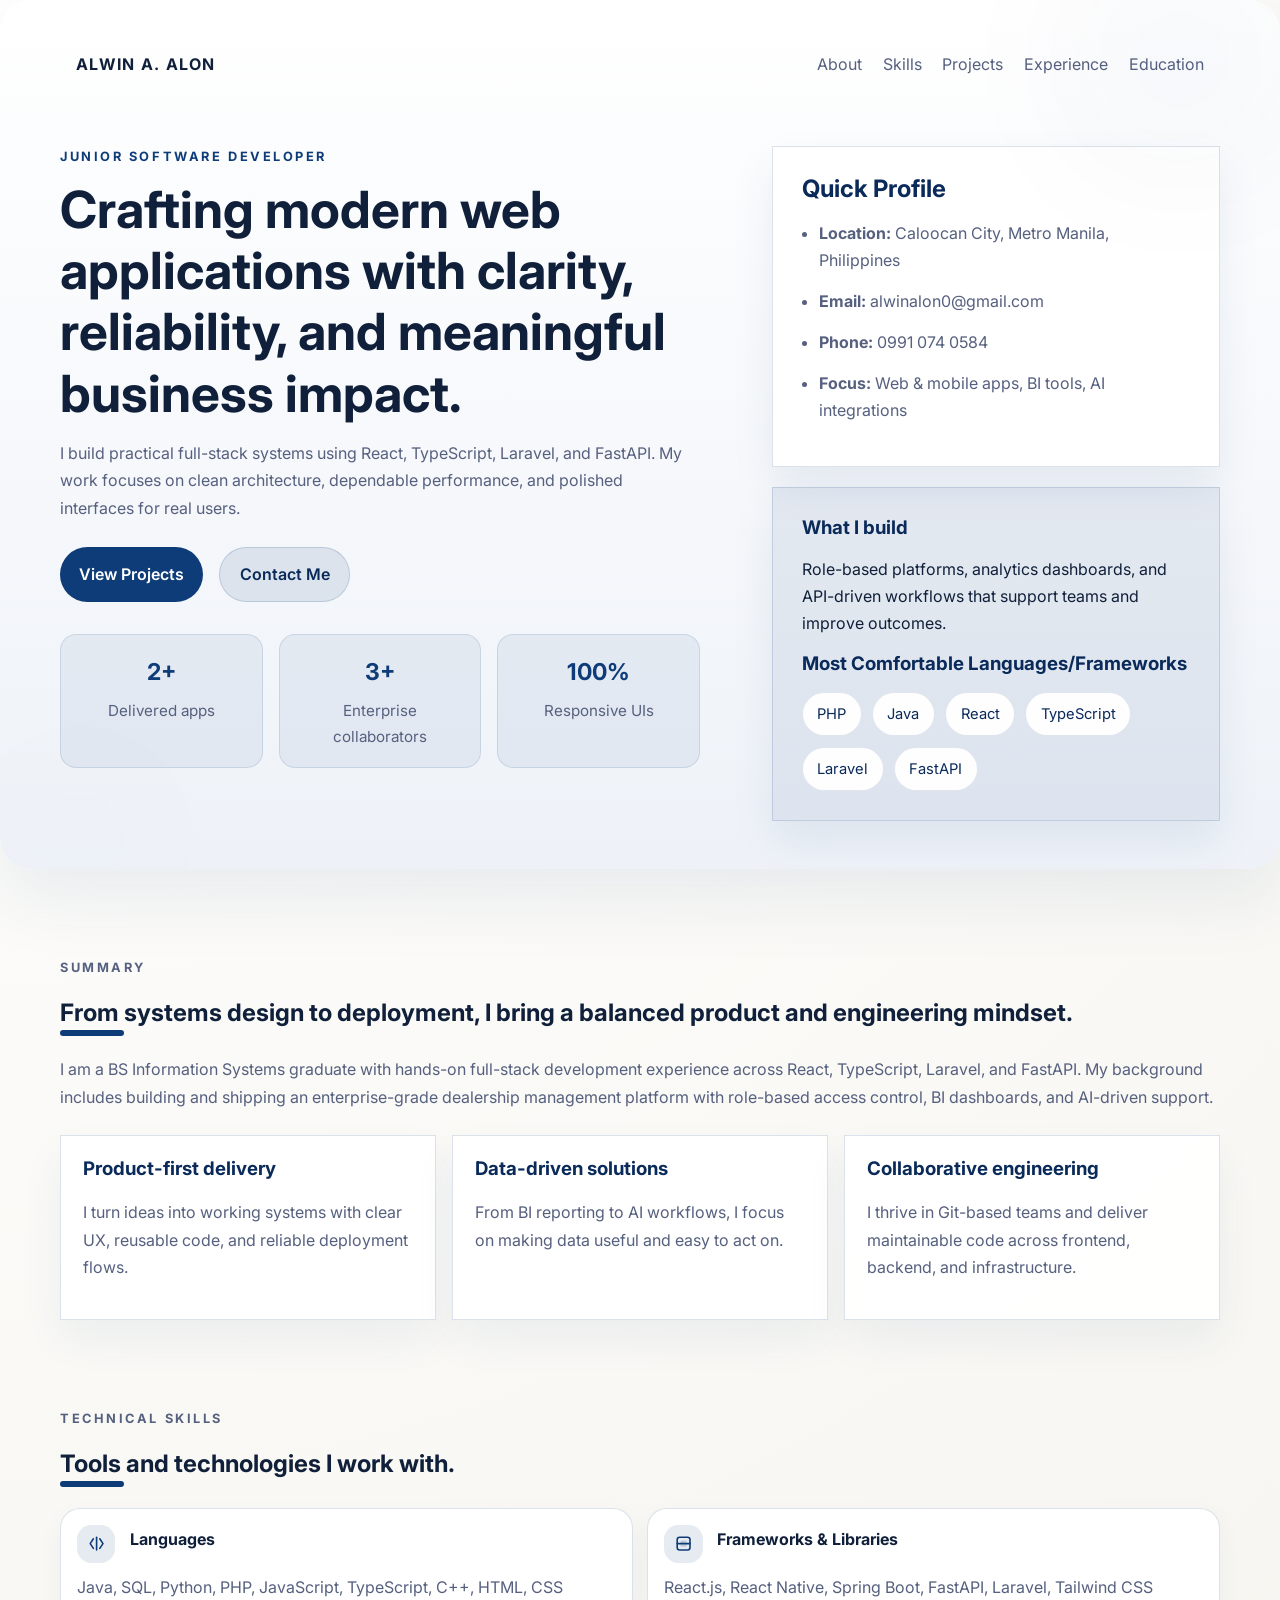
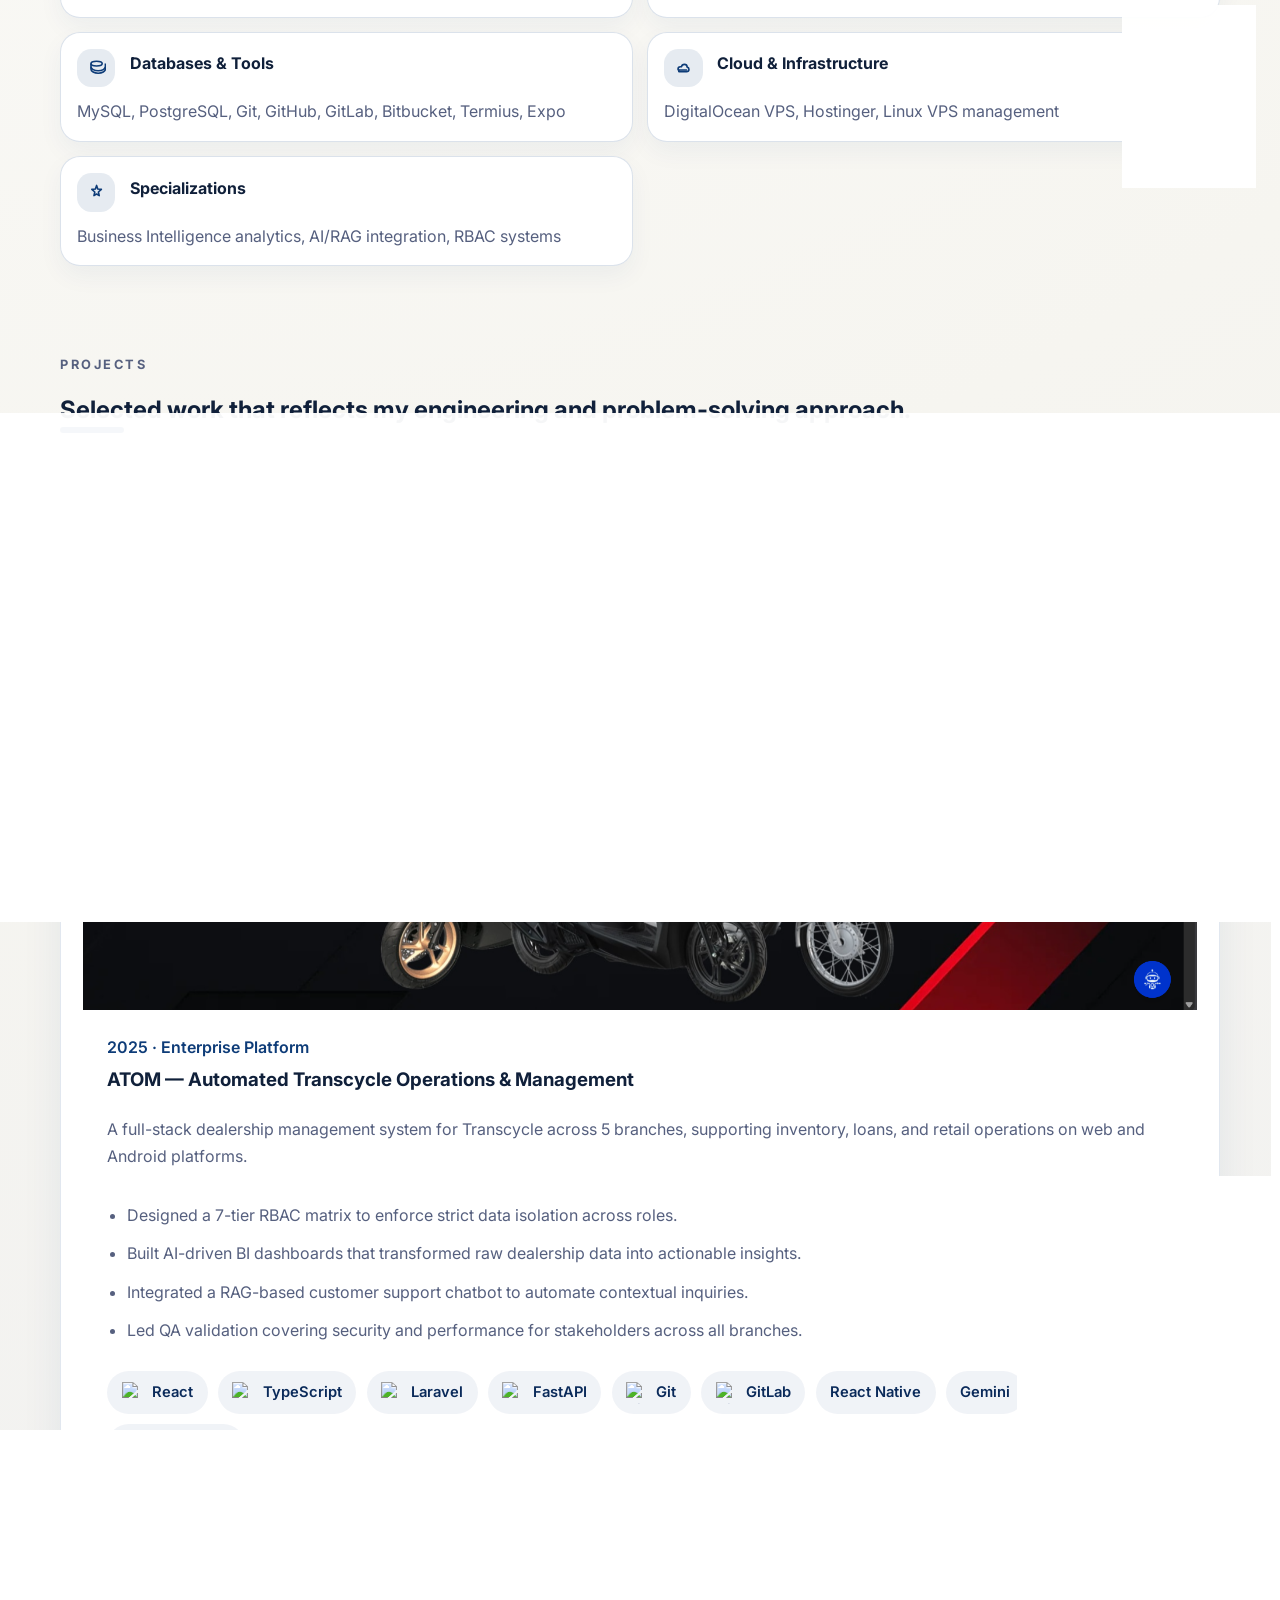
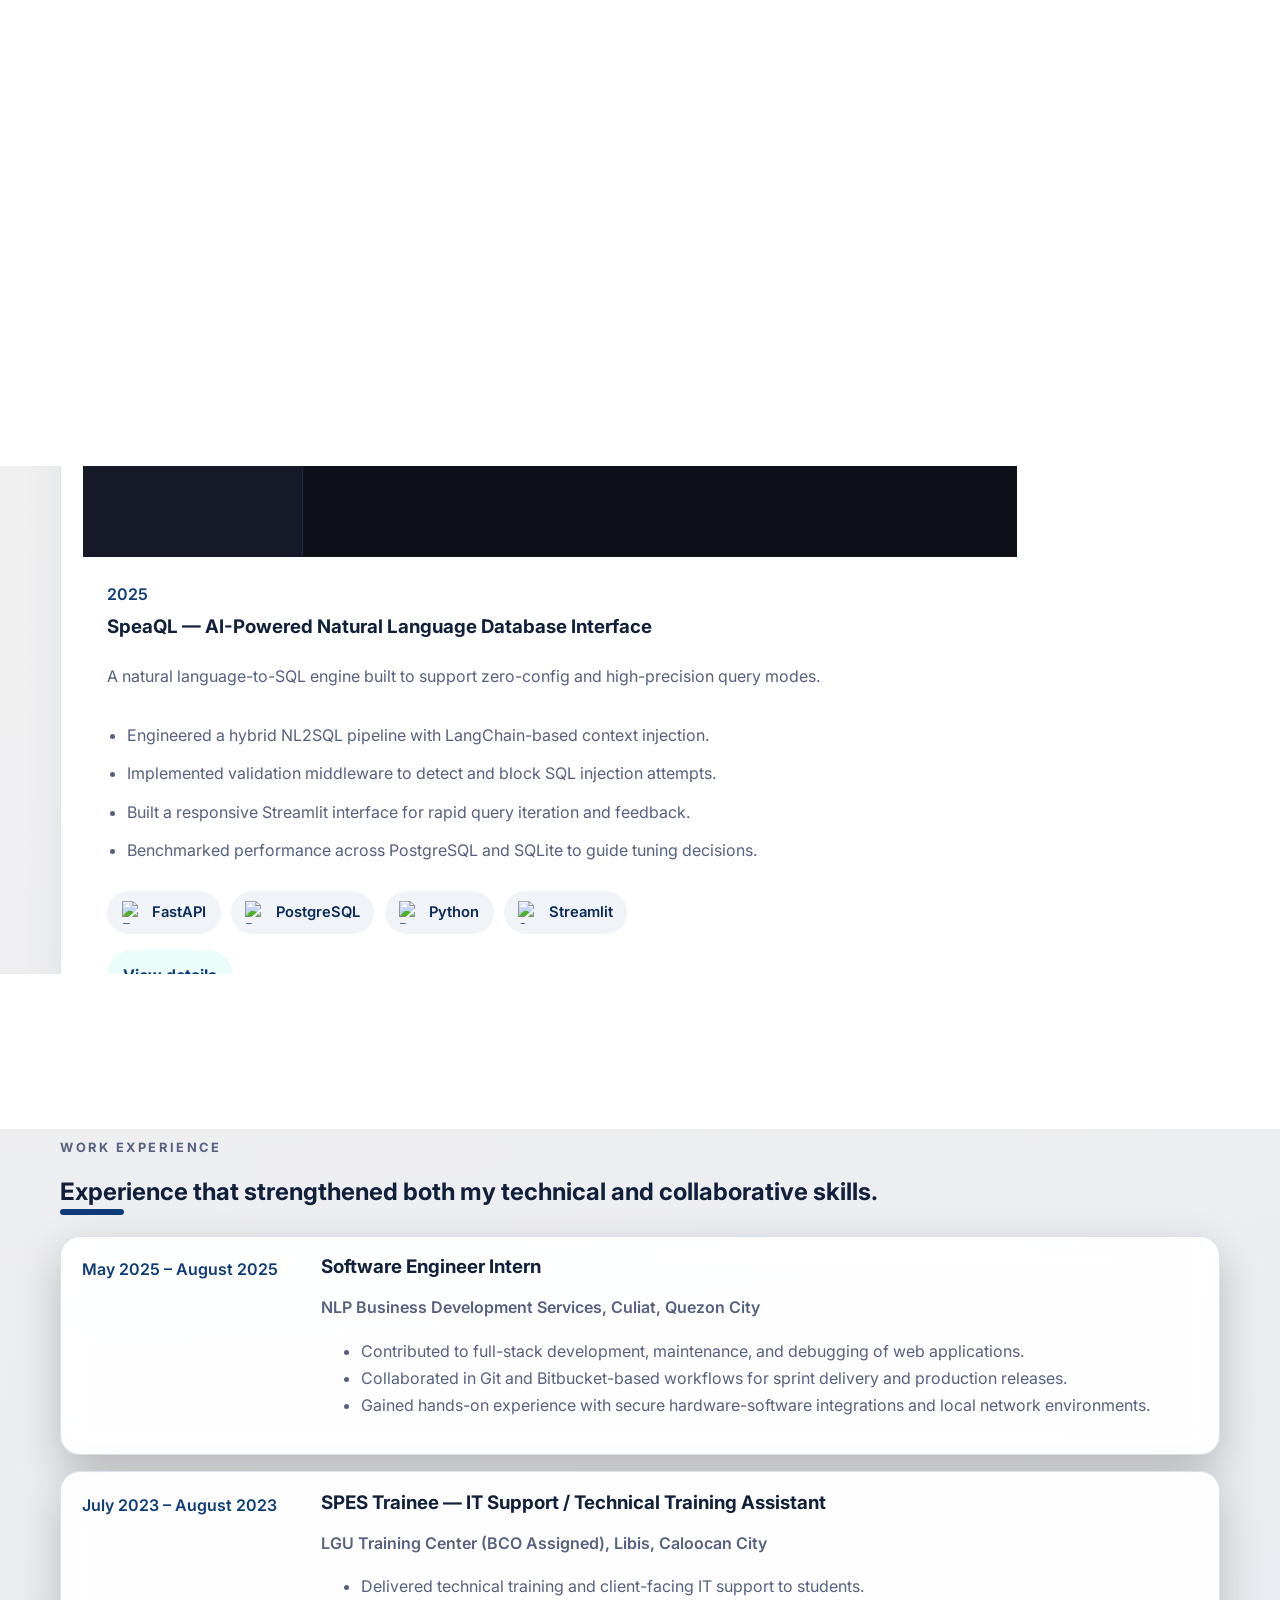
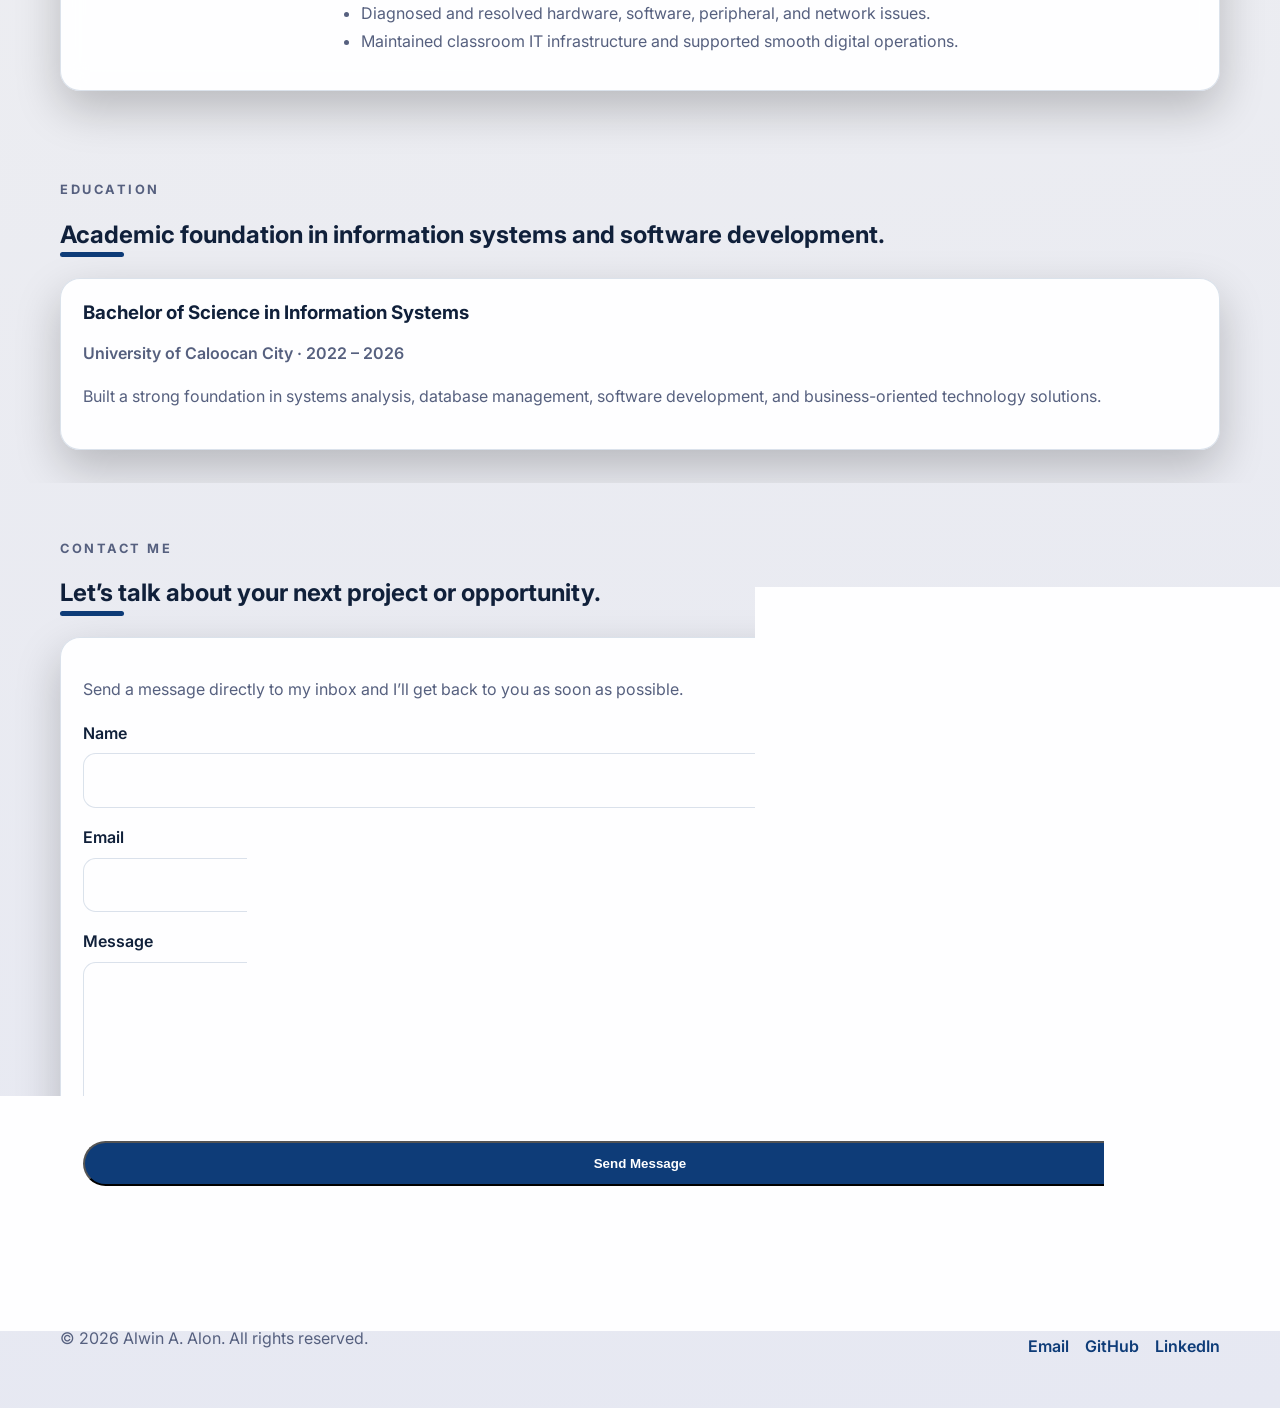
==== commit 15662110: "fixed speaql link" ====
--- a/index.html
+++ b/index.html
@@ -422,7 +422,7 @@
 
           <a
             class="project-card"
-            href="https:speaql.alwinalon.tech"
+            href="https://speaql.alwinalon.tech"
             target="_blank"
             rel="noopener noreferrer"
             aria-label="Open SpeaQL project placeholder in new tab"
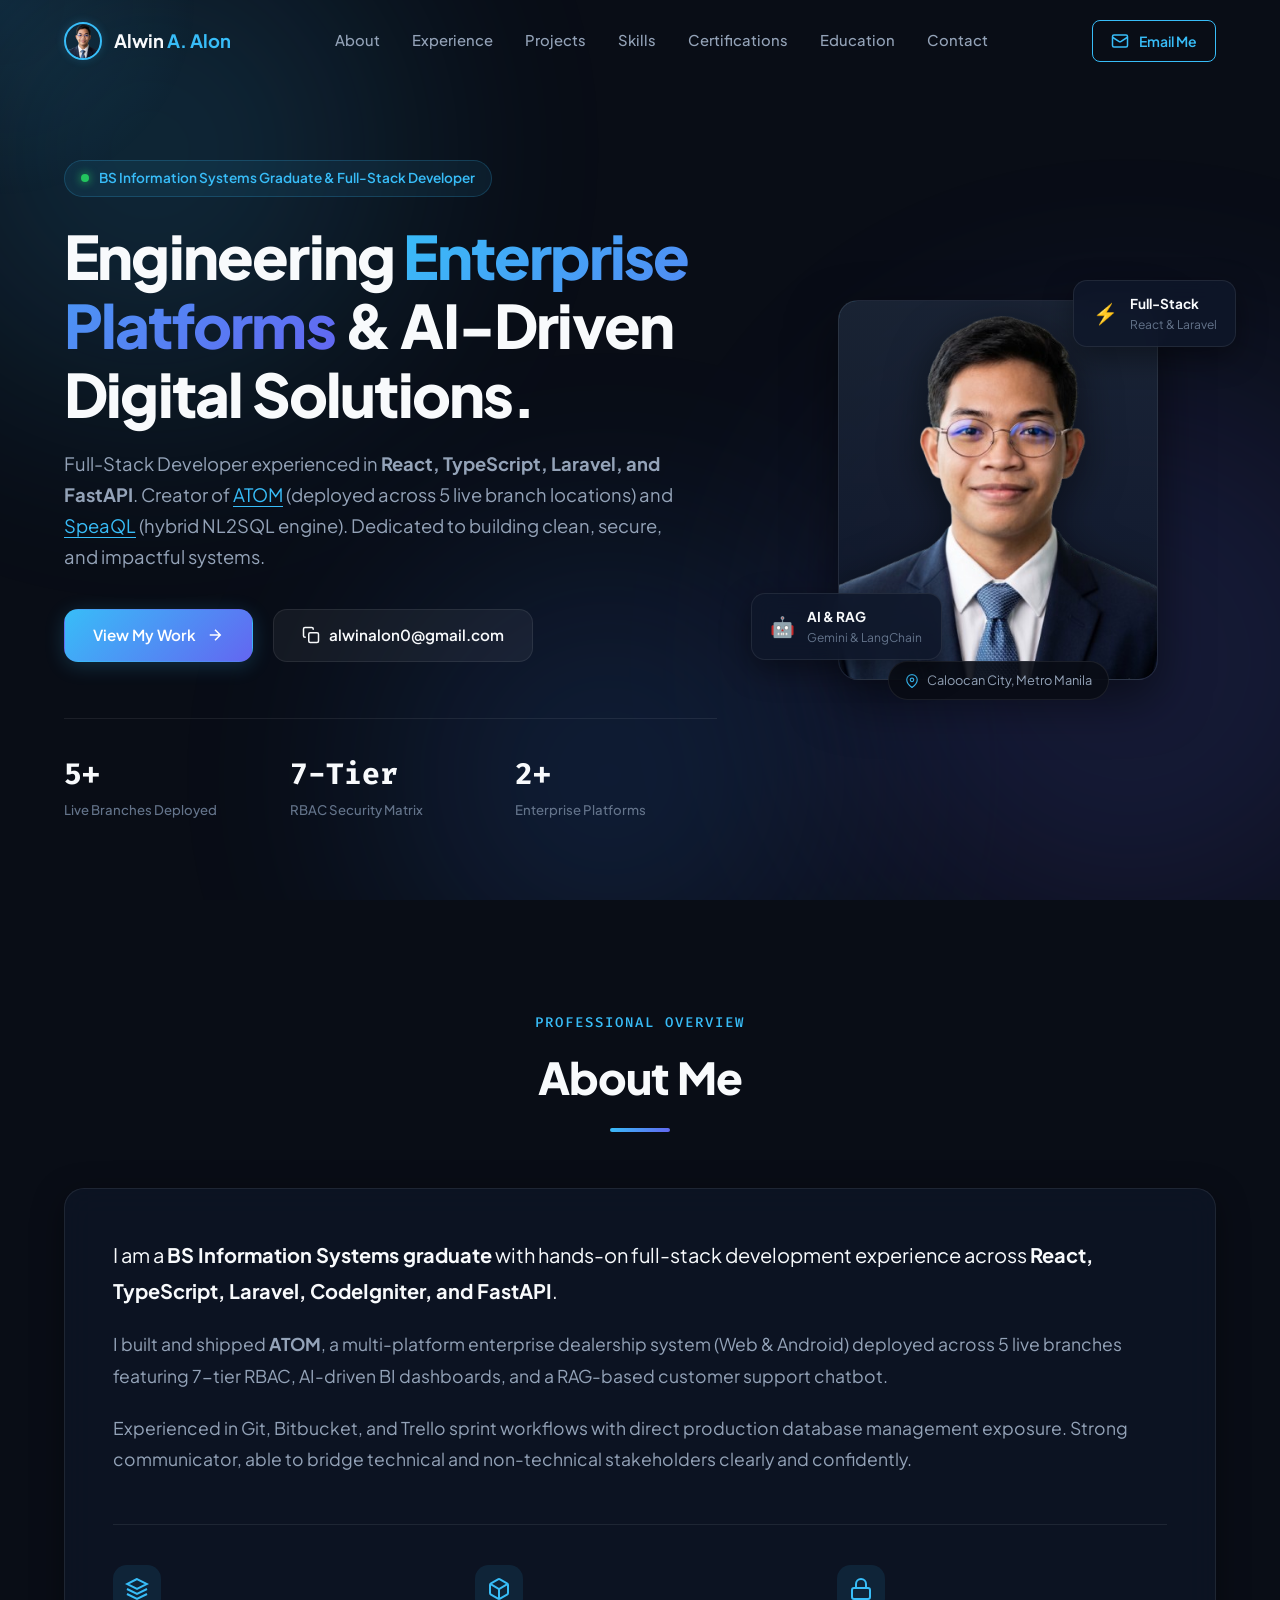
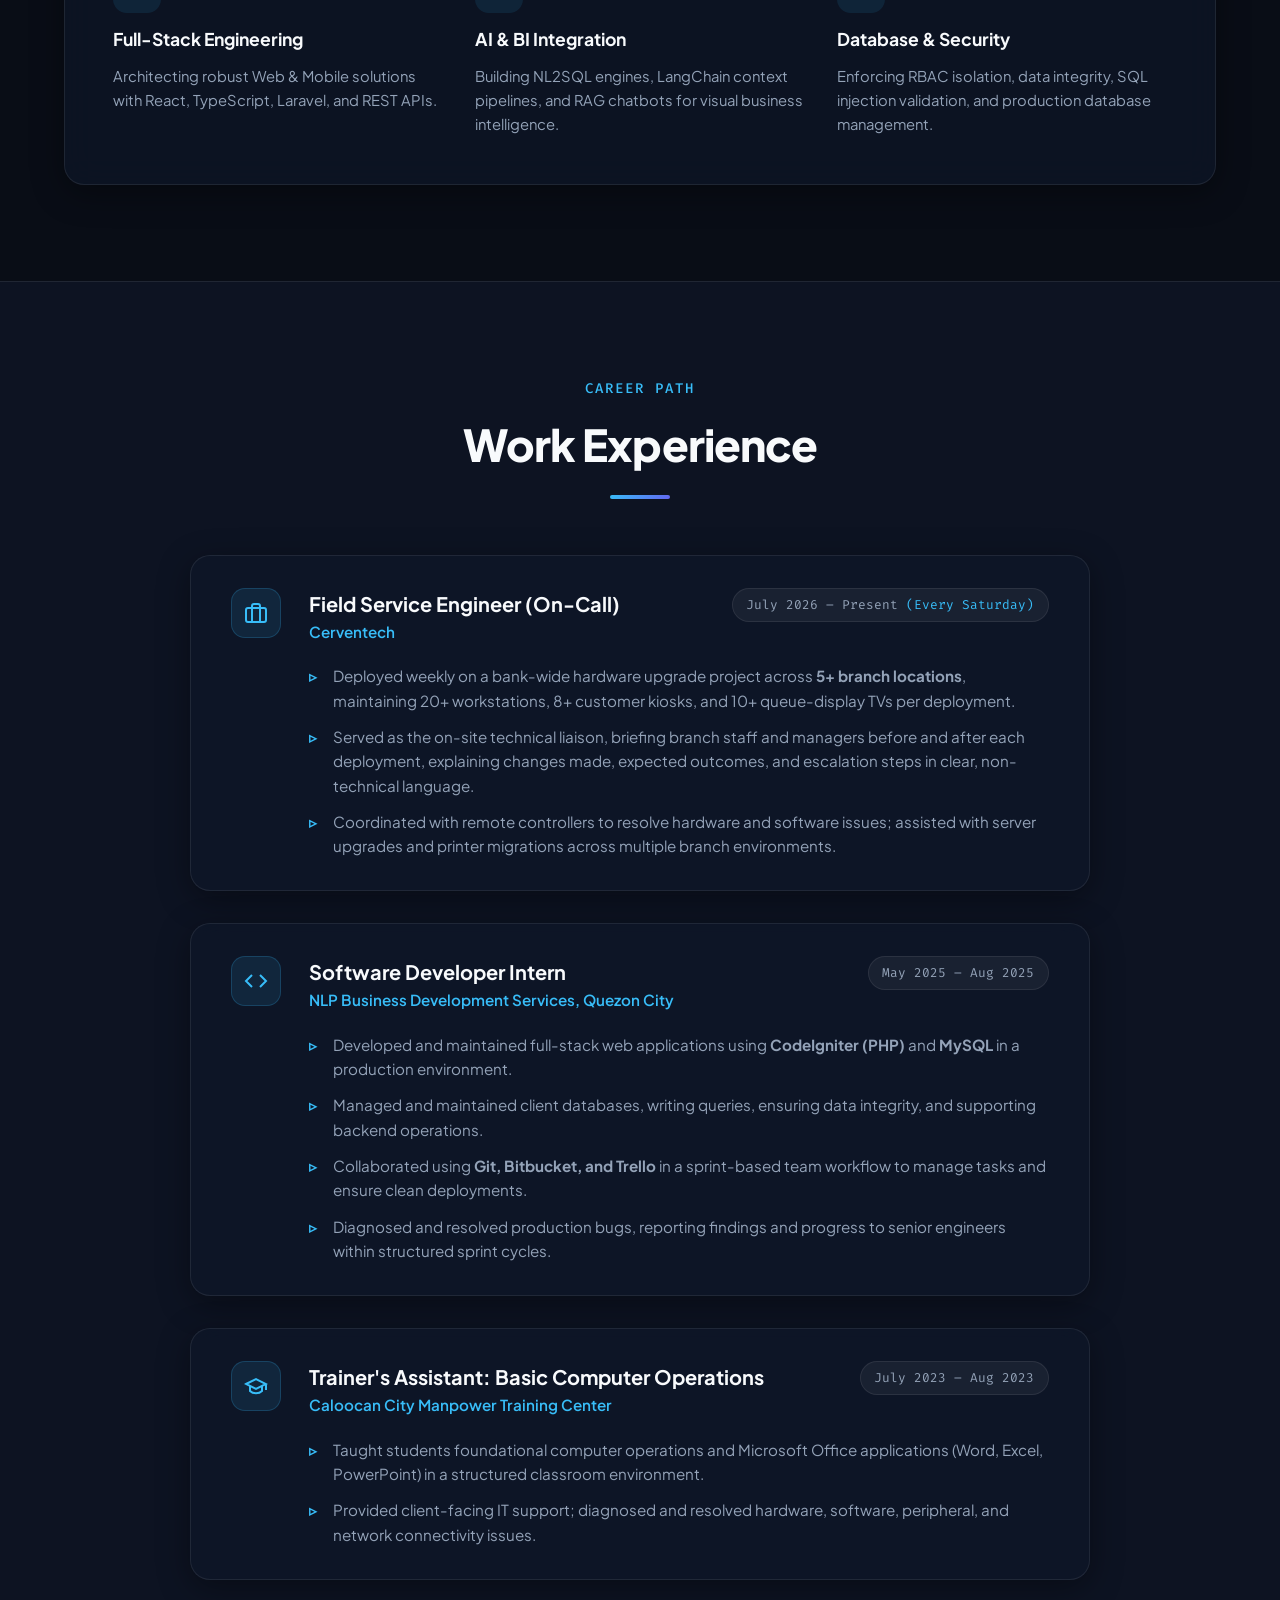
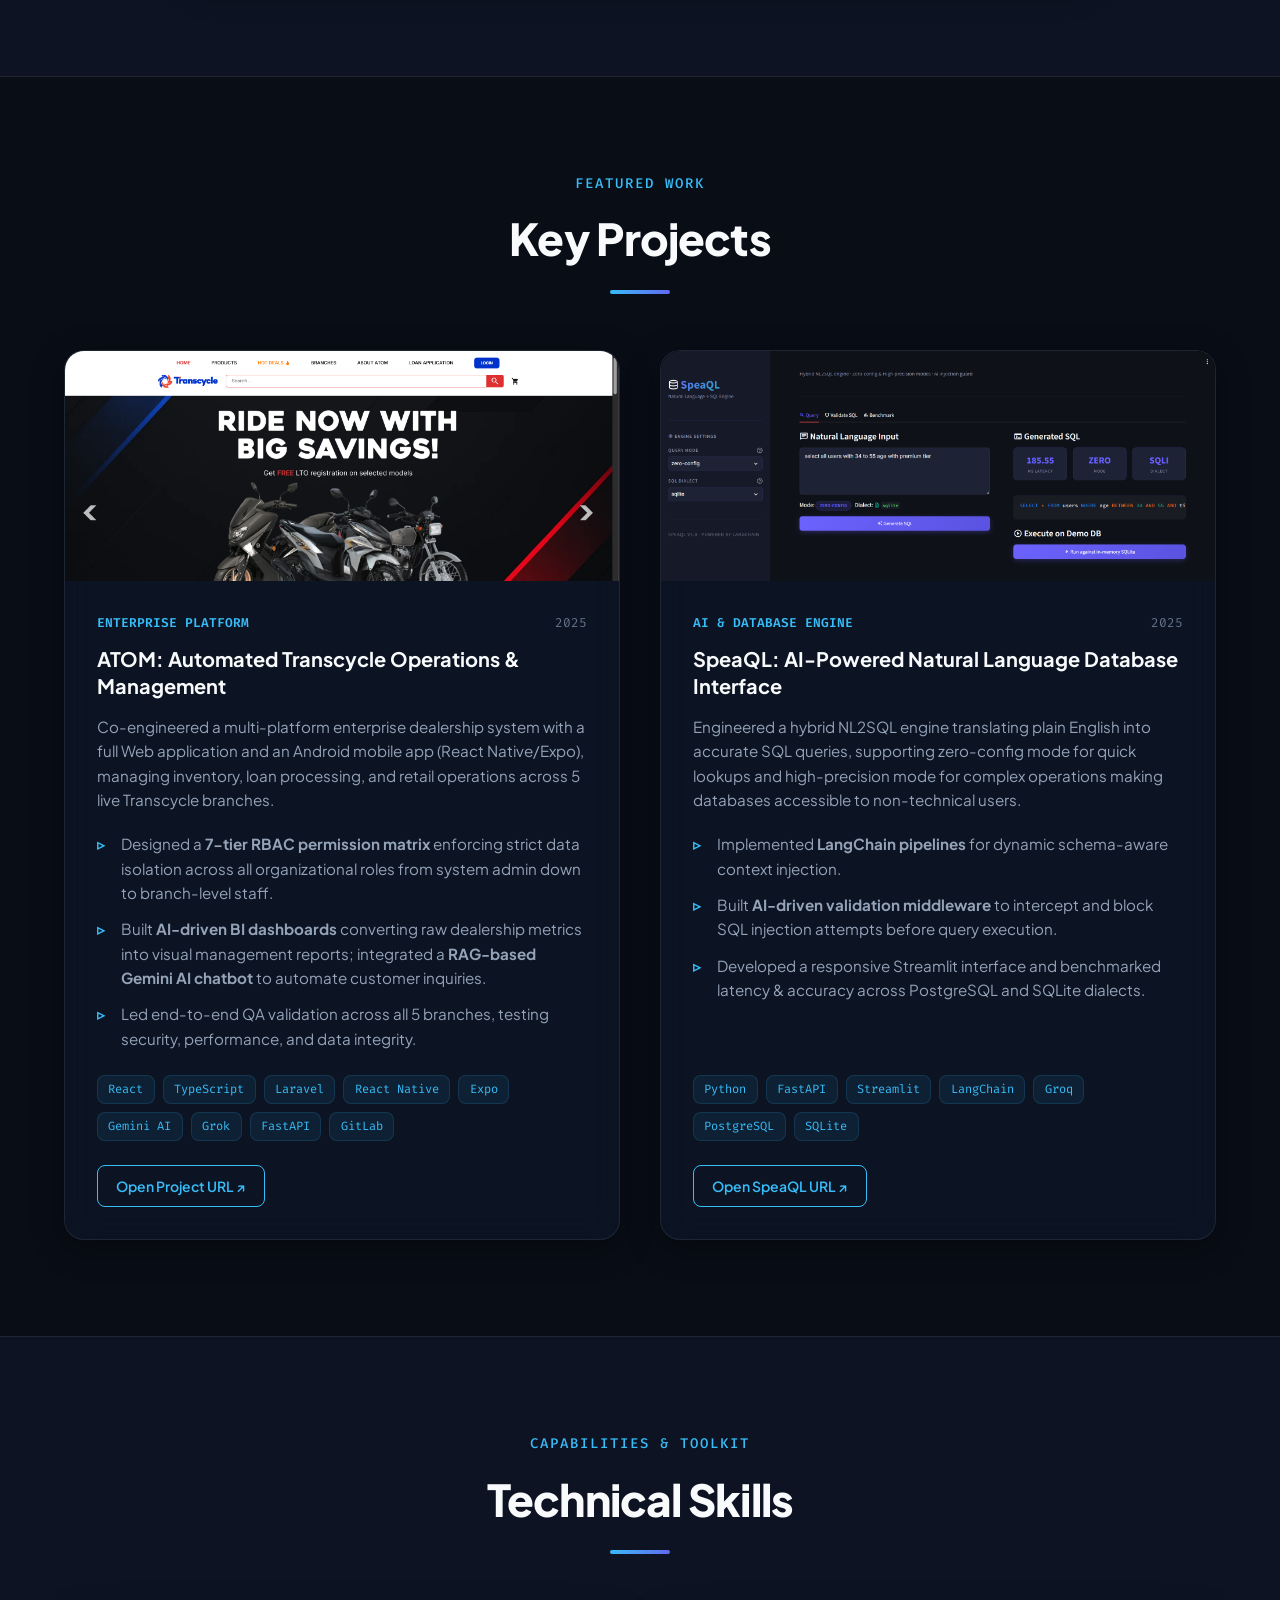
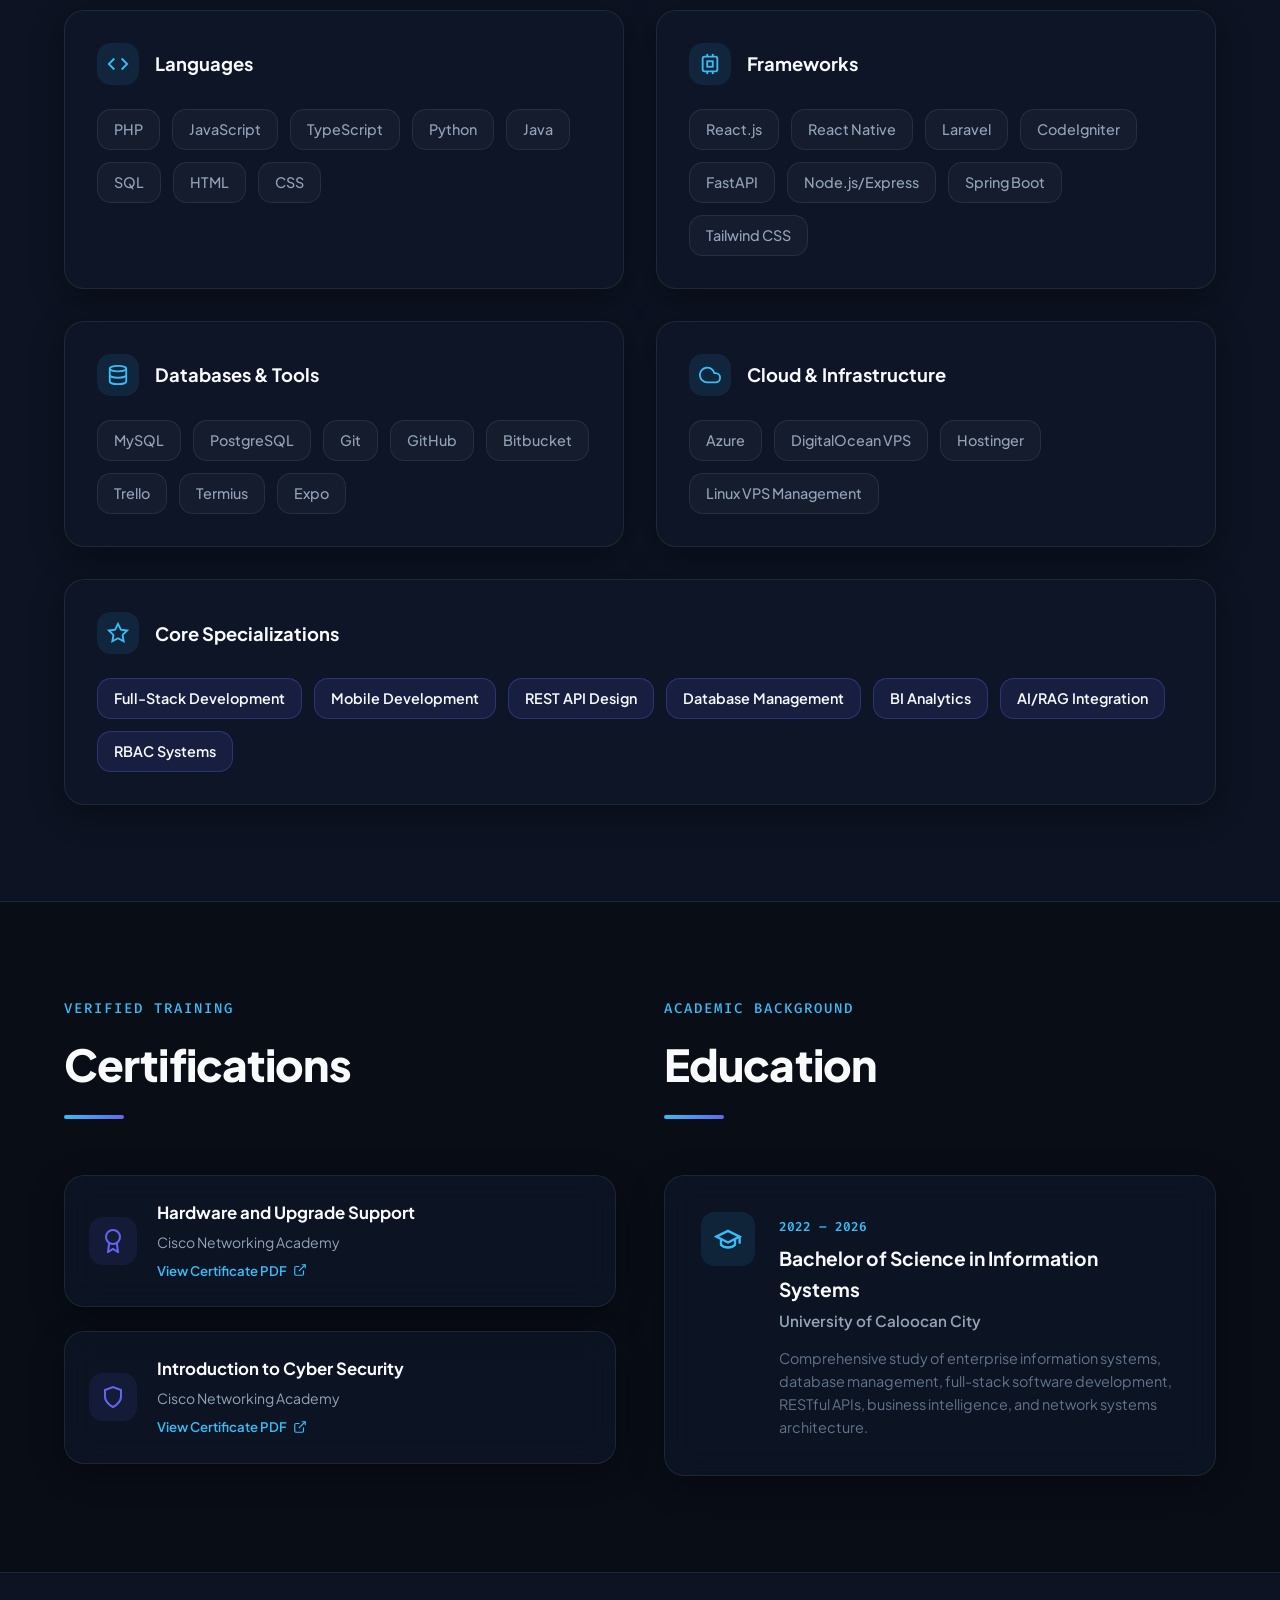
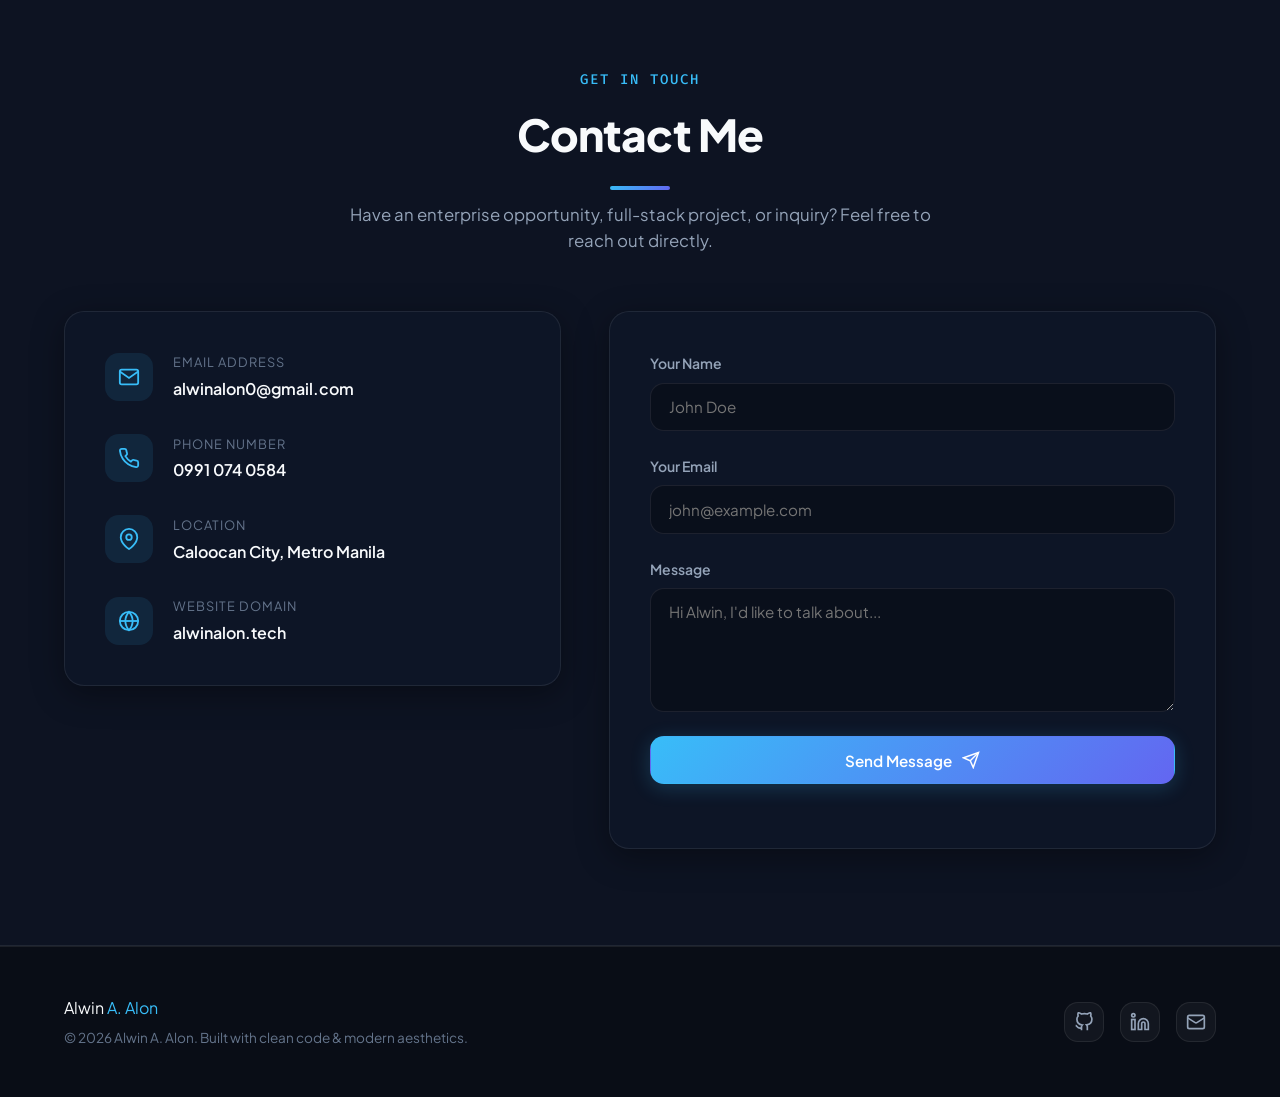
==== commit e1b011d1: "ui revision, certs added and contents added" ====
--- a/index.html
+++ b/index.html
@@ -5,590 +5,757 @@
     <meta name="viewport" content="width=device-width, initial-scale=1.0" />
     <meta
       name="description"
-      content="Portfolio website for Alwin A. Alon, Junior Software Developer."
+      content="Portfolio of Alwin A. Alon - Full-Stack Developer & BS Information Systems graduate specializing in React, TypeScript, Laravel, FastAPI, AI/RAG, and Enterprise Systems."
     />
-    <title>Alwin A. Alon | Portfolio</title>
+    <title>Alwin A. Alon | Full-Stack Developer & Systems Engineer</title>
+    
+    <!-- Google Fonts -->
     <link rel="preconnect" href="https://fonts.googleapis.com" />
     <link rel="preconnect" href="https://fonts.gstatic.com" crossorigin />
     <link
-      href="https://fonts.googleapis.com/css2?family=Inter:wght@400;500;600;700;800&display=swap"
+      href="https://fonts.googleapis.com/css2?family=Fira+Code:wght@400;500;600&family=Plus+Jakarta+Sans:wght@300;400;500;600;700;800&display=swap"
       rel="stylesheet"
     />
+    
     <link rel="stylesheet" href="styles.css" />
   </head>
   <body>
-    <header class="hero" id="top">
-      <div class="hero-inner">
-        <nav class="nav">
-          <a class="brand" href="#top">Alwin A. Alon</a>
-          <div class="nav-links">
-            <a href="#about">About</a>
-            <a href="#skills">Skills</a>
-            <a href="#projects">Projects</a>
-            <a href="#experience">Experience</a>
-            <a href="#education">Education</a>
-          </div>
+    <!-- Background Glow Canvas Elements -->
+    <div class="glow-bg-mesh" aria-hidden="true">
+      <div class="glow-sphere glow-sphere-1"></div>
+      <div class="glow-sphere glow-sphere-2"></div>
+      <div class="glow-sphere glow-sphere-3"></div>
+    </div>
+    
+    <!-- Cursor Interactive Ambient Light -->
+    <div class="cursor-glow" id="cursorGlow" aria-hidden="true"></div>
+
+    <!-- Navigation Header -->
+    <header class="header" id="header">
+      <div class="container nav-container">
+        <a class="nav-brand" href="#hero">
+          <span class="brand-avatar">
+            <img src="assets/2x2-AI-removebg-preview.png" alt="Alwin A. Alon miniature portrait" />
+          </span>
+          <span class="brand-text">Alwin <span class="accent-text">A. Alon</span></span>
+        </a>
+
+        <nav class="nav-menu" id="navMenu">
+          <a class="nav-link active" href="#about">About</a>
+          <a class="nav-link" href="#experience">Experience</a>
+          <a class="nav-link" href="#projects">Projects</a>
+          <a class="nav-link" href="#skills">Skills</a>
+          <a class="nav-link" href="#certifications">Certifications</a>
+          <a class="nav-link" href="#education">Education</a>
+          <a class="nav-link" href="#contact">Contact</a>
         </nav>
 
-        <div class="hero-content">
-        <div class="hero-copy-block">
-          <p class="eyebrow">Junior Software Developer</p>
-          <h1>
-            Crafting modern web applications with clarity, reliability, and
-            meaningful business impact.
-          </h1>
-          <p class="hero-copy">
-            I build practical full-stack systems using React, TypeScript,
-            Laravel, and FastAPI. My work focuses on clean architecture,
-            dependable performance, and polished interfaces for real users.
-          </p>
-          <div class="hero-actions">
-            <a class="button primary" href="#projects">View Projects</a>
-            <a
-              class="button secondary"
-              href="mailto:alwinalon0@gmail.com"
-              id="contactButton"
-              >Contact Me</a
-            >
-          </div>
-          <div class="hero-metrics">
-            <div>
-              <strong>2+</strong>
-              <span>Delivered apps</span>
-            </div>
-            <div>
-              <strong>3+</strong>
-              <span>Enterprise collaborators</span>
-            </div>
-            <div>
-              <strong>100%</strong>
-              <span>Responsive UIs</span>
-            </div>
-          </div>
-        </div>
-        <aside class="hero-panel">
-          <div class="hero-panel-card">
-            <h2>Quick Profile</h2>
-            <ul>
-              <li>
-                <strong>Location:</strong> Caloocan City, Metro Manila,
-                Philippines
-              </li>
-              <li><strong>Email:</strong> alwinalon0@gmail.com</li>
-              <li><strong>Phone:</strong> 0991 074 0584</li>
-              <li>
-                <strong>Focus:</strong> Web & mobile apps, BI tools, AI
-                integrations
-              </li>
-            </ul>
-          </div>
-          <div class="hero-panel-card hero-panel-card--accent">
-            <h3>What I build</h3>
-            <p>
-              Role-based platforms, analytics dashboards, and API-driven
-              workflows that support teams and improve outcomes.
-            </p>
-            <h3>Most Comfortable Languages/Frameworks</h3>
-            <div class="hero-skill-chips">
-              <span>PHP</span>
-              <span>Java</span>
-              <span>React</span>
-              <span>TypeScript</span>
-              <span>Laravel</span>
-              <span>FastAPI</span>
-            </div>
-          </div>
-        </aside>
+        <div class="nav-actions">
+          <a class="btn btn-sm btn-outline" href="mailto:alwinalon0@gmail.com">
+            <svg class="btn-icon" viewBox="0 0 24 24" fill="none" stroke="currentColor" stroke-width="2">
+              <rect x="2" y="4" width="20" height="16" rx="2"/>
+              <path d="m22 7-8.97 5.7a1.94 1.94 0 0 1-2.06 0L2 7"/>
+            </svg>
+            Email Me
+          </a>
+          <button class="mobile-toggle" id="mobileToggle" aria-label="Toggle Navigation Menu">
+            <span></span>
+            <span></span>
+            <span></span>
+          </button>
+        </div>
       </div>
     </header>
 
     <main>
+      <!-- Hero Section -->
+      <section class="hero-section" id="hero">
+        <div class="container hero-grid">
+          <div class="hero-content">
+            <div class="badge-pill">
+              <span class="pulse-dot"></span>
+              <span>BS Information Systems Graduate & Full-Stack Developer</span>
+            </div>
+
+            <h1 class="hero-title">
+              Engineering <span class="gradient-text">Enterprise Platforms</span> & AI-Driven Digital Solutions.
+            </h1>
+
+            <p class="hero-subtitle">
+              Full-Stack Developer experienced in <strong>React, TypeScript, Laravel, and FastAPI</strong>. Creator of 
+              <a href="#projects" class="inline-link">ATOM</a> (deployed across 5 live branch locations) and 
+              <a href="#projects" class="inline-link">SpeaQL</a> (hybrid NL2SQL engine). Dedicated to building clean, secure, and impactful systems.
+            </p>
+
+            <div class="hero-cta-group">
+              <a class="btn btn-primary" href="#projects">
+                <span>View My Work</span>
+                <svg class="btn-icon" viewBox="0 0 24 24" fill="none" stroke="currentColor" stroke-width="2">
+                  <path d="M5 12h14M12 5l7 7-7 7"/>
+                </svg>
+              </a>
+              <a class="btn btn-secondary" href="mailto:alwinalon0@gmail.com" id="copyEmailBtn">
+                <svg class="btn-icon" viewBox="0 0 24 24" fill="none" stroke="currentColor" stroke-width="2">
+                  <rect x="9" y="9" width="13" height="13" rx="2" ry="2"></rect>
+                  <path d="M5 15H4a2 2 0 0 1-2-2V4a2 2 0 0 1 2-2h9a2 2 0 0 1 2 2v1"></path>
+                </svg>
+                <span id="copyEmailText">alwinalon0@gmail.com</span>
+              </a>
+            </div>
+
+            <div class="hero-stats">
+              <div class="stat-card">
+                <div class="stat-number">5+</div>
+                <div class="stat-label">Live Branches Deployed</div>
+              </div>
+              <div class="stat-card">
+                <div class="stat-number">7-Tier</div>
+                <div class="stat-label">RBAC Security Matrix</div>
+              </div>
+              <div class="stat-card">
+                <div class="stat-number">2+</div>
+                <div class="stat-label">Enterprise Platforms</div>
+              </div>
+            </div>
+          </div>
+
+          <div class="hero-visual">
+            <div class="avatar-card-wrapper">
+              <div class="avatar-frame">
+                <img 
+                  src="assets/2x2-AI-removebg-preview.png" 
+                  alt="Alwin A. Alon - Full-Stack Developer Profile Photo" 
+                  class="avatar-img" 
+                />
+                <div class="avatar-glow-ring"></div>
+              </div>
+
+              <!-- Floating Tech Badges -->
+              <div class="floating-badge badge-top-right">
+                <span class="badge-icon">⚡</span>
+                <div class="badge-text">
+                  <strong>Full-Stack</strong>
+                  <span>React & Laravel</span>
+                </div>
+              </div>
+
+              <div class="floating-badge badge-bottom-left">
+                <span class="badge-icon">🤖</span>
+                <div class="badge-text">
+                  <strong>AI & RAG</strong>
+                  <span>Gemini & LangChain</span>
+                </div>
+              </div>
+
+              <div class="location-tag">
+                <svg viewBox="0 0 24 24" fill="none" stroke="currentColor" stroke-width="2">
+                  <path d="M21 10c0 7-9 13-9 13s-9-6-9-13a9 9 0 0 1 18 0z"></path>
+                  <circle cx="12" cy="10" r="3"></circle>
+                </svg>
+                <span>Caloocan City, Metro Manila</span>
+              </div>
+            </div>
+          </div>
+        </div>
+      </section>
+
+      <!-- Professional Summary / About Section -->
       <section class="section" id="about">
-        <div class="section-heading">
-          <p class="eyebrow">Summary</p>
-          <h2>
-            From systems design to deployment, I bring a balanced product and
-            engineering mindset.
-          </h2>
-        </div>
-        <p>
-          I am a BS Information Systems graduate with hands-on full-stack
-          development experience across React, TypeScript, Laravel, and FastAPI.
-          My background includes building and shipping an enterprise-grade
-          dealership management platform with role-based access control, BI
-          dashboards, and AI-driven support.
-        </p>
-        <div class="highlight-grid">
-          <article class="highlight-card">
-            <h3>Product-first delivery</h3>
-            <p>
-              I turn ideas into working systems with clear UX, reusable code,
-              and reliable deployment flows.
+        <div class="container">
+          <div class="section-header text-center">
+            <p class="section-eyebrow">Professional Overview</p>
+            <h2 class="section-title">About Me</h2>
+            <div class="title-underline"></div>
+          </div>
+
+          <div class="about-card glass-card">
+            <div class="about-summary">
+              <p class="lead-text">
+                I am a <strong>BS Information Systems graduate</strong> with hands-on full-stack development experience across 
+                <strong>React, TypeScript, Laravel, CodeIgniter, and FastAPI</strong>.
+              </p>
+              <p>
+                I built and shipped <strong>ATOM</strong>, a multi-platform enterprise dealership system (Web & Android) deployed across 5 live branches featuring 7-tier RBAC, AI-driven BI dashboards, and a RAG-based customer support chatbot.
+              </p>
+              <p>
+                Experienced in Git, Bitbucket, and Trello sprint workflows with direct production database management exposure. Strong communicator, able to bridge technical and non-technical stakeholders clearly and confidently.
+              </p>
+            </div>
+
+            <div class="pillars-grid">
+              <div class="pillar-item">
+                <div class="pillar-icon">
+                  <svg viewBox="0 0 24 24" fill="none" stroke="currentColor" stroke-width="2">
+                    <path d="M12 2L2 7l10 5 10-5-10-5zM2 17l10 5 10-5M2 12l10 5 10-5"/>
+                  </svg>
+                </div>
+                <h3>Full-Stack Engineering</h3>
+                <p>Architecting robust Web & Mobile solutions with React, TypeScript, Laravel, and REST APIs.</p>
+              </div>
+
+              <div class="pillar-item">
+                <div class="pillar-icon">
+                  <svg viewBox="0 0 24 24" fill="none" stroke="currentColor" stroke-width="2">
+                    <path d="M21 16V8a2 2 0 0 0-1-1.73l-7-4a2 2 0 0 0-2 0l-7 4A2 2 0 0 0 3 8v8a2 2 0 0 0 1 1.73l7 4a2 2 0 0 0 2 0l7-4A2 2 0 0 0 21 16z"/>
+                    <polyline points="3.27 6.96 12 12.01 20.73 6.96"/>
+                    <line x1="12" y1="22.08" x2="12" y2="12"/>
+                  </svg>
+                </div>
+                <h3>AI & BI Integration</h3>
+                <p>Building NL2SQL engines, LangChain context pipelines, and RAG chatbots for visual business intelligence.</p>
+              </div>
+
+              <div class="pillar-item">
+                <div class="pillar-icon">
+                  <svg viewBox="0 0 24 24" fill="none" stroke="currentColor" stroke-width="2">
+                    <rect x="3" y="11" width="18" height="11" rx="2" ry="2"/>
+                    <path d="M7 11V7a5 5 0 0 1 10 0v4"/>
+                  </svg>
+                </div>
+                <h3>Database & Security</h3>
+                <p>Enforcing RBAC isolation, data integrity, SQL injection validation, and production database management.</p>
+              </div>
+            </div>
+          </div>
+        </div>
+      </section>
+
+      <!-- Work Experience Section -->
+      <section class="section bg-alt" id="experience">
+        <div class="container">
+          <div class="section-header text-center">
+            <p class="section-eyebrow">Career Path</p>
+            <h2 class="section-title">Work Experience</h2>
+            <div class="title-underline"></div>
+          </div>
+
+          <div class="timeline-wrapper">
+            <!-- Item 1: Cerventech -->
+            <div class="timeline-card glass-card">
+              <div class="timeline-badge">
+                <svg viewBox="0 0 24 24" fill="none" stroke="currentColor" stroke-width="2">
+                  <rect x="2" y="7" width="20" height="14" rx="2" ry="2"/>
+                  <path d="M16 21V5a2 2 0 0 0-2-2h-4a2 2 0 0 0-2 2v16"/>
+                </svg>
+              </div>
+              <div class="timeline-content">
+                <div class="timeline-header">
+                  <div>
+                    <h3 class="role-title">Field Service Engineer (On-Call)</h3>
+                    <div class="company-name">Cerventech</div>
+                  </div>
+                  <div class="period-pill">July 2026 – Present <span class="tag-sub">(Every Saturday)</span></div>
+                </div>
+                <ul class="bullet-list">
+                  <li>Deployed weekly on a bank-wide hardware upgrade project across <strong>5+ branch locations</strong>, maintaining 20+ workstations, 8+ customer kiosks, and 10+ queue-display TVs per deployment.</li>
+                  <li>Served as the on-site technical liaison, briefing branch staff and managers before and after each deployment, explaining changes made, expected outcomes, and escalation steps in clear, non-technical language.</li>
+                  <li>Coordinated with remote controllers to resolve hardware and software issues; assisted with server upgrades and printer migrations across multiple branch environments.</li>
+                </ul>
+              </div>
+            </div>
+
+            <!-- Item 2: NLP Business Development Services -->
+            <div class="timeline-card glass-card">
+              <div class="timeline-badge">
+                <svg viewBox="0 0 24 24" fill="none" stroke="currentColor" stroke-width="2">
+                  <polyline points="16 18 22 12 16 6"/>
+                  <polyline points="8 6 2 12 8 18"/>
+                </svg>
+              </div>
+              <div class="timeline-content">
+                <div class="timeline-header">
+                  <div>
+                    <h3 class="role-title">Software Developer Intern</h3>
+                    <div class="company-name">NLP Business Development Services, Quezon City</div>
+                  </div>
+                  <div class="period-pill">May 2025 – Aug 2025</div>
+                </div>
+                <ul class="bullet-list">
+                  <li>Developed and maintained full-stack web applications using <strong>CodeIgniter (PHP)</strong> and <strong>MySQL</strong> in a production environment.</li>
+                  <li>Managed and maintained client databases, writing queries, ensuring data integrity, and supporting backend operations.</li>
+                  <li>Collaborated using <strong>Git, Bitbucket, and Trello</strong> in a sprint-based team workflow to manage tasks and ensure clean deployments.</li>
+                  <li>Diagnosed and resolved production bugs, reporting findings and progress to senior engineers within structured sprint cycles.</li>
+                </ul>
+              </div>
+            </div>
+
+            <!-- Item 3: Caloocan City Manpower Training Center -->
+            <div class="timeline-card glass-card">
+              <div class="timeline-badge">
+                <svg viewBox="0 0 24 24" fill="none" stroke="currentColor" stroke-width="2">
+                  <path d="M22 10v6M2 10l10-5 10 5-10 5z"/>
+                  <path d="M6 12v5c3 3 9 3 12 0v-5"/>
+                </svg>
+              </div>
+              <div class="timeline-content">
+                <div class="timeline-header">
+                  <div>
+                    <h3 class="role-title">Trainer's Assistant: Basic Computer Operations</h3>
+                    <div class="company-name">Caloocan City Manpower Training Center</div>
+                  </div>
+                  <div class="period-pill">July 2023 – Aug 2023</div>
+                </div>
+                <ul class="bullet-list">
+                  <li>Taught students foundational computer operations and Microsoft Office applications (Word, Excel, PowerPoint) in a structured classroom environment.</li>
+                  <li>Provided client-facing IT support; diagnosed and resolved hardware, software, peripheral, and network connectivity issues.</li>
+                </ul>
+              </div>
+            </div>
+          </div>
+        </div>
+      </section>
+
+      <!-- Featured Projects Section -->
+      <section class="section" id="projects">
+        <div class="container">
+          <div class="section-header text-center">
+            <p class="section-eyebrow">Featured Work</p>
+            <h2 class="section-title">Key Projects</h2>
+            <div class="title-underline"></div>
+          </div>
+
+          <div class="projects-grid">
+            <!-- Project 1: ATOM -->
+            <article class="project-card glass-card">
+              <div class="project-image-box">
+                <img src="assets/atom-project-image.png" alt="ATOM Dealership System Screenshot" />
+                <div class="project-overlay">
+                  <a href="https://atom-project.site/" target="_blank" rel="noopener noreferrer" class="btn btn-sm btn-primary">
+                    Visit Live Site ↗
+                  </a>
+                </div>
+              </div>
+              <div class="project-body">
+                <div class="project-header-meta">
+                  <span class="project-category">Enterprise Platform</span>
+                  <span class="project-year">2025</span>
+                </div>
+                <h3 class="project-title">
+                  <a href="https://atom-project.site/" target="_blank" rel="noopener noreferrer">
+                    ATOM: Automated Transcycle Operations & Management
+                  </a>
+                </h3>
+                <p class="project-description">
+                  Co-engineered a multi-platform enterprise dealership system with a full Web application and an Android mobile app (React Native/Expo), managing inventory, loan processing, and retail operations across 5 live Transcycle branches.
+                </p>
+
+                <ul class="bullet-list project-highlights">
+                  <li>Designed a <strong>7-tier RBAC permission matrix</strong> enforcing strict data isolation across all organizational roles from system admin down to branch-level staff.</li>
+                  <li>Built <strong>AI-driven BI dashboards</strong> converting raw dealership metrics into visual management reports; integrated a <strong>RAG-based Gemini AI chatbot</strong> to automate customer inquiries.</li>
+                  <li>Led end-to-end QA validation across all 5 branches, testing security, performance, and data integrity.</li>
+                </ul>
+
+                <div class="tech-stack-chips">
+                  <span class="tech-chip">React</span>
+                  <span class="tech-chip">TypeScript</span>
+                  <span class="tech-chip">Laravel</span>
+                  <span class="tech-chip">React Native</span>
+                  <span class="tech-chip">Expo</span>
+                  <span class="tech-chip">Gemini AI</span>
+                  <span class="tech-chip">Grok</span>
+                  <span class="tech-chip">FastAPI</span>
+                  <span class="tech-chip">GitLab</span>
+                </div>
+
+                <div class="project-actions">
+                  <a href="https://atom-project.site/" target="_blank" rel="noopener noreferrer" class="btn btn-outline btn-sm">
+                    Open Project URL ↗
+                  </a>
+                </div>
+              </div>
+            </article>
+
+            <!-- Project 2: SpeaQL -->
+            <article class="project-card glass-card">
+              <div class="project-image-box">
+                <img src="assets/brave_screenshot_speaql-ui-h9c2hnbvchb9bhh4.malaysiawest-01.azurewebsites.net.png" alt="SpeaQL UI Interface Screenshot" />
+                <div class="project-overlay">
+                  <a href="https://speaql.alwinalon.tech" target="_blank" rel="noopener noreferrer" class="btn btn-sm btn-primary">
+                    Visit Live App ↗
+                  </a>
+                </div>
+              </div>
+              <div class="project-body">
+                <div class="project-header-meta">
+                  <span class="project-category">AI & Database Engine</span>
+                  <span class="project-year">2025</span>
+                </div>
+                <h3 class="project-title">
+                  <a href="https://speaql.alwinalon.tech" target="_blank" rel="noopener noreferrer">
+                    SpeaQL: AI-Powered Natural Language Database Interface
+                  </a>
+                </h3>
+                <p class="project-description">
+                  Engineered a hybrid NL2SQL engine translating plain English into accurate SQL queries, supporting zero-config mode for quick lookups and high-precision mode for complex operations making databases accessible to non-technical users.
+                </p>
+
+                <ul class="bullet-list project-highlights">
+                  <li>Implemented <strong>LangChain pipelines</strong> for dynamic schema-aware context injection.</li>
+                  <li>Built <strong>AI-driven validation middleware</strong> to intercept and block SQL injection attempts before query execution.</li>
+                  <li>Developed a responsive Streamlit interface and benchmarked latency & accuracy across PostgreSQL and SQLite dialects.</li>
+                </ul>
+
+                <div class="tech-stack-chips">
+                  <span class="tech-chip">Python</span>
+                  <span class="tech-chip">FastAPI</span>
+                  <span class="tech-chip">Streamlit</span>
+                  <span class="tech-chip">LangChain</span>
+                  <span class="tech-chip">Groq</span>
+                  <span class="tech-chip">PostgreSQL</span>
+                  <span class="tech-chip">SQLite</span>
+                </div>
+
+                <div class="project-actions">
+                  <a href="https://speaql.alwinalon.tech" target="_blank" rel="noopener noreferrer" class="btn btn-outline btn-sm">
+                    Open SpeaQL URL ↗
+                  </a>
+                </div>
+              </div>
+            </article>
+          </div>
+        </div>
+      </section>
+
+      <!-- Technical Skills Section -->
+      <section class="section bg-alt" id="skills">
+        <div class="container">
+          <div class="section-header text-center">
+            <p class="section-eyebrow">Capabilities & Toolkit</p>
+            <h2 class="section-title">Technical Skills</h2>
+            <div class="title-underline"></div>
+          </div>
+
+          <div class="skills-wrapper">
+            <!-- Languages -->
+            <div class="skill-category-card glass-card">
+              <div class="category-header">
+                <div class="category-icon">
+                  <svg viewBox="0 0 24 24" fill="none" stroke="currentColor" stroke-width="2">
+                    <polyline points="16 18 22 12 16 6"/>
+                    <polyline points="8 6 2 12 8 18"/>
+                  </svg>
+                </div>
+                <h3>Languages</h3>
+              </div>
+              <div class="skills-list">
+                <span class="skill-tag">PHP</span>
+                <span class="skill-tag">JavaScript</span>
+                <span class="skill-tag">TypeScript</span>
+                <span class="skill-tag">Python</span>
+                <span class="skill-tag">Java</span>
+                <span class="skill-tag">SQL</span>
+                <span class="skill-tag">HTML</span>
+                <span class="skill-tag">CSS</span>
+              </div>
+            </div>
+
+            <!-- Frameworks -->
+            <div class="skill-category-card glass-card">
+              <div class="category-header">
+                <div class="category-icon">
+                  <svg viewBox="0 0 24 24" fill="none" stroke="currentColor" stroke-width="2">
+                    <rect x="4" y="4" width="16" height="16" rx="2" ry="2"/>
+                    <rect x="9" y="9" width="6" height="6"/>
+                    <line x1="9" y1="1" x2="9" y2="4"/>
+                    <line x1="15" y1="1" x2="15" y2="4"/>
+                    <line x1="9" y1="20" x2="9" y2="23"/>
+                    <line x1="15" y1="20" x2="15" y2="23"/>
+                  </svg>
+                </div>
+                <h3>Frameworks</h3>
+              </div>
+              <div class="skills-list">
+                <span class="skill-tag">React.js</span>
+                <span class="skill-tag">React Native</span>
+                <span class="skill-tag">Laravel</span>
+                <span class="skill-tag">CodeIgniter</span>
+                <span class="skill-tag">FastAPI</span>
+                <span class="skill-tag">Node.js/Express</span>
+                <span class="skill-tag">Spring Boot</span>
+                <span class="skill-tag">Tailwind CSS</span>
+              </div>
+            </div>
+
+            <!-- Databases & Tools -->
+            <div class="skill-category-card glass-card">
+              <div class="category-header">
+                <div class="category-icon">
+                  <svg viewBox="0 0 24 24" fill="none" stroke="currentColor" stroke-width="2">
+                    <ellipse cx="12" cy="5" rx="9" ry="3"/>
+                    <path d="M21 12c0 1.66-4 3-9 3s-9-1.34-9-3"/>
+                    <path d="M3 5v14c0 1.66 4 3 9 3s9-1.34 9-3V5"/>
+                  </svg>
+                </div>
+                <h3>Databases & Tools</h3>
+              </div>
+              <div class="skills-list">
+                <span class="skill-tag">MySQL</span>
+                <span class="skill-tag">PostgreSQL</span>
+                <span class="skill-tag">Git</span>
+                <span class="skill-tag">GitHub</span>
+                <span class="skill-tag">Bitbucket</span>
+                <span class="skill-tag">Trello</span>
+                <span class="skill-tag">Termius</span>
+                <span class="skill-tag">Expo</span>
+              </div>
+            </div>
+
+            <!-- Cloud & Infra -->
+            <div class="skill-category-card glass-card">
+              <div class="category-header">
+                <div class="category-icon">
+                  <svg viewBox="0 0 24 24" fill="none" stroke="currentColor" stroke-width="2">
+                    <path d="M18 10h-1.26A8 8 0 1 0 9 20h9a5 5 0 0 0 0-10z"/>
+                  </svg>
+                </div>
+                <h3>Cloud & Infrastructure</h3>
+              </div>
+              <div class="skills-list">
+                <span class="skill-tag">Azure</span>
+                <span class="skill-tag">DigitalOcean VPS</span>
+                <span class="skill-tag">Hostinger</span>
+                <span class="skill-tag">Linux VPS Management</span>
+              </div>
+            </div>
+
+            <!-- Specializations -->
+            <div class="skill-category-card glass-card category-full-width">
+              <div class="category-header">
+                <div class="category-icon">
+                  <svg viewBox="0 0 24 24" fill="none" stroke="currentColor" stroke-width="2">
+                    <polygon points="12 2 15.09 8.26 22 9.27 17 14.14 18.18 21.02 12 17.77 5.82 21.02 7 14.14 2 9.27 8.91 8.26 12 2"/>
+                  </svg>
+                </div>
+                <h3>Core Specializations</h3>
+              </div>
+              <div class="skills-list">
+                <span class="skill-tag tag-featured">Full-Stack Development</span>
+                <span class="skill-tag tag-featured">Mobile Development</span>
+                <span class="skill-tag tag-featured">REST API Design</span>
+                <span class="skill-tag tag-featured">Database Management</span>
+                <span class="skill-tag tag-featured">BI Analytics</span>
+                <span class="skill-tag tag-featured">AI/RAG Integration</span>
+                <span class="skill-tag tag-featured">RBAC Systems</span>
+              </div>
+            </div>
+          </div>
+        </div>
+      </section>
+
+      <!-- Certifications & Education Grid -->
+      <section class="section" id="certifications">
+        <div class="container">
+          <div class="two-column-grid">
+            <!-- Certifications Column -->
+            <div>
+              <div class="section-header">
+                <p class="section-eyebrow">Verified Training</p>
+                <h2 class="section-title">Certifications</h2>
+                <div class="title-underline left-aligned"></div>
+              </div>
+
+              <div class="cert-list">
+                <div class="cert-card glass-card">
+                  <div class="cert-icon">
+                    <svg viewBox="0 0 24 24" fill="none" stroke="currentColor" stroke-width="2">
+                      <circle cx="12" cy="8" r="7"/>
+                      <polyline points="8.21 13.89 7 23 12 20 17 23 15.79 13.88"/>
+                    </svg>
+                  </div>
+                  <div class="cert-info">
+                    <h4>Hardware and Upgrade Support</h4>
+                    <p class="issuer">Cisco Networking Academy</p>
+                    <a href="assets/Hardware_and_Upgrade_Support_certificate.pdf" target="_blank" rel="noopener noreferrer" class="cert-link">
+                      <span>View Certificate PDF</span>
+                      <svg viewBox="0 0 24 24" fill="none" stroke="currentColor" stroke-width="2">
+                        <path d="M18 13v6a2 2 0 0 1-2 2H5a2 2 0 0 1-2-2V8a2 2 0 0 1 2-2h6"></path>
+                        <polyline points="15 3 21 3 21 9"></polyline>
+                        <line x1="10" y1="14" x2="21" y2="3"></line>
+                      </svg>
+                    </a>
+                  </div>
+                </div>
+
+                <div class="cert-card glass-card">
+                  <div class="cert-icon">
+                    <svg viewBox="0 0 24 24" fill="none" stroke="currentColor" stroke-width="2">
+                      <path d="M12 22s8-4 8-10V5l-8-3-8 3v7c0 6 8 10 8 10z"/>
+                    </svg>
+                  </div>
+                  <div class="cert-info">
+                    <h4>Introduction to Cyber Security</h4>
+                    <p class="issuer">Cisco Networking Academy</p>
+                    <a href="assets/cybersecciscocert.pdf" target="_blank" rel="noopener noreferrer" class="cert-link">
+                      <span>View Certificate PDF</span>
+                      <svg viewBox="0 0 24 24" fill="none" stroke="currentColor" stroke-width="2">
+                        <path d="M18 13v6a2 2 0 0 1-2 2H5a2 2 0 0 1-2-2V8a2 2 0 0 1 2-2h6"></path>
+                        <polyline points="15 3 21 3 21 9"></polyline>
+                        <line x1="10" y1="14" x2="21" y2="3"></line>
+                      </svg>
+                    </a>
+                  </div>
+                </div>
+              </div>
+            </div>
+
+            <!-- Education Column -->
+            <div id="education">
+              <div class="section-header">
+                <p class="section-eyebrow">Academic Background</p>
+                <h2 class="section-title">Education</h2>
+                <div class="title-underline left-aligned"></div>
+              </div>
+
+              <div class="education-card glass-card">
+                <div class="edu-badge">
+                  <svg viewBox="0 0 24 24" fill="none" stroke="currentColor" stroke-width="2">
+                    <path d="M22 10v6M2 10l10-5 10 5-10 5z"/>
+                    <path d="M6 12v5c3 3 9 3 12 0v-5"/>
+                  </svg>
+                </div>
+                <div class="edu-details">
+                  <span class="edu-year">2022 – 2026</span>
+                  <h3>Bachelor of Science in Information Systems</h3>
+                  <div class="institution">University of Caloocan City</div>
+                  <p class="edu-desc">
+                    Comprehensive study of enterprise information systems, database management, full-stack software development, RESTful APIs, business intelligence, and network systems architecture.
+                  </p>
+                </div>
+              </div>
+            </div>
+          </div>
+        </div>
+      </section>
+
+      <!-- Contact Section -->
+      <section class="section bg-alt" id="contact">
+        <div class="container">
+          <div class="section-header text-center">
+            <p class="section-eyebrow">Get In Touch</p>
+            <h2 class="section-title">Contact Me</h2>
+            <div class="title-underline"></div>
+            <p class="section-desc">
+              Have an enterprise opportunity, full-stack project, or inquiry? Feel free to reach out directly.
             </p>
-          </article>
-          <article class="highlight-card">
-            <h3>Data-driven solutions</h3>
-            <p>
-              From BI reporting to AI workflows, I focus on making data useful
-              and easy to act on.
-            </p>
-          </article>
-          <article class="highlight-card">
-            <h3>Collaborative engineering</h3>
-            <p>
-              I thrive in Git-based teams and deliver maintainable code across
-              frontend, backend, and infrastructure.
-            </p>
-          </article>
-        </div>
-      </section>
-
-      <section class="section" id="skills">
-        <div class="section-heading">
-          <p class="eyebrow">Technical Skills</p>
-          <h2>Tools and technologies I work with.</h2>
-        </div>
-        <!-- <div class="tech-grid">
-          <article class="tech-card">
-            <div class="tech-logo" aria-hidden="true">
-              <svg
-                viewBox="0 0 64 64"
-                fill="none"
-                xmlns="http://www.w3.org/2000/svg"
-              >
-                <circle cx="32" cy="32" r="5" fill="#61DAFB" />
-                <ellipse
-                  cx="32"
-                  cy="32"
-                  rx="20"
-                  ry="6"
-                  stroke="#61DAFB"
-                  stroke-width="3"
-                />
-                <ellipse
-                  cx="32"
-                  cy="32"
-                  rx="20"
-                  ry="6"
-                  transform="rotate(60 32 32)"
-                  stroke="#61DAFB"
-                  stroke-width="3"
-                />
-                <ellipse
-                  cx="32"
-                  cy="32"
-                  rx="20"
-                  ry="6"
-                  transform="rotate(-60 32 32)"
-                  stroke="#61DAFB"
-                  stroke-width="3"
-                />
-              </svg>
-            </div>
-            <p>React</p>
-          </article>
-          <article class="tech-card">
-            <div class="tech-logo" aria-hidden="true">
-              <svg viewBox="0 0 64 64" xmlns="http://www.w3.org/2000/svg">
-                <rect
-                  x="8"
-                  y="8"
-                  width="48"
-                  height="48"
-                  rx="12"
-                  fill="#007ACC"
-                />
-                <text
-                  x="32"
-                  y="42"
-                  text-anchor="middle"
-                  font-family="Inter, sans-serif"
-                  font-size="26"
-                  font-weight="800"
-                  fill="#fff"
-                >
-                  TS
-                </text>
-              </svg>
-            </div>
-            <p>TypeScript</p>
-          </article>
-          <article class="tech-card">
-            <div class="tech-logo" aria-hidden="true">
-              <svg viewBox="0 0 64 64" xmlns="http://www.w3.org/2000/svg">
-                <path d="M20 20h24v8H20z" fill="#FF2D20" />
-                <path d="M26 28h18v8H26z" fill="#C11B14" />
-                <path d="M32 36h10v6H32z" fill="#FF6B6B" />
-              </svg>
-            </div>
-            <p>Laravel</p>
-          </article>
-          <article class="tech-card">
-            <div class="tech-logo" aria-hidden="true">
-              <svg viewBox="0 0 64 64" xmlns="http://www.w3.org/2000/svg">
-                <path d="M18 22h28v20H18z" fill="#009688" opacity="0.22" />
-                <path d="M22 26h20v8H22z" fill="#009688" />
-                <path d="M22 36h16v6H22z" fill="#00796B" />
-                <path d="M22 44h12v4H22z" fill="#004D40" />
-              </svg>
-            </div>
-            <p>FastAPI</p>
-          </article>
-          <article class="tech-card">
-            <div class="tech-logo" aria-hidden="true">
-              <svg viewBox="0 0 64 64" xmlns="http://www.w3.org/2000/svg">
-                <path
-                  d="M20 18c-6 0-10 4-10 9v10c0 5 4 9 10 9h12c6 0 10-4 10-9V27c0-5-4-9-10-9H20Z"
-                  fill="#306998"
-                />
-                <path
-                  d="M44 46c6 0 10-4 10-9V27c0-5-4-9-10-9H32c-6 0-10 4-10 9v10c0 5 4 9 10 9h12Z"
-                  fill="#FFE873"
-                />
-              </svg>
-            </div>
-            <p>Python</p>
-          </article>
-          <article class="tech-card">
-            <div class="tech-logo" aria-hidden="true">
-              <svg viewBox="0 0 64 64" xmlns="http://www.w3.org/2000/svg">
-                <path d="M20 16l24 16-24 16V16Z" fill="#F05032" />
-                <circle cx="20" cy="16" r="4" fill="#F05032" />
-                <circle cx="44" cy="32" r="4" fill="#F05032" />
-                <circle cx="20" cy="48" r="4" fill="#F05032" />
-                <path
-                  d="M20 16L44 32M24 34L40 44"
-                  stroke="#fff"
-                  stroke-width="3"
-                  stroke-linecap="round"
-                />
-              </svg>
-            </div>
-            <p>Git</p>
-          </article>
-          <article class="tech-card">
-            <div class="tech-logo" aria-hidden="true">
-              <svg viewBox="0 0 64 64" xmlns="http://www.w3.org/2000/svg">
-                <path
-                  d="M32 12c-14 0-20 8-20 17v14c0 9 6 17 20 17s20-8 20-17V29C52 20 46 12 32 12Z"
-                  fill="#00758F"
-                />
-                <path d="M24 20c0-4 4-8 8-8s8 4 8 8v4H24v-4Z" fill="#FFF" />
-              </svg>
-            </div>
-            <p>MySQL</p>
-          </article>
-        </div> -->
-        <div class="card-grid">
-          <article class="info-card">
-            <div class="info-card-header">
-              <div class="info-card-icon" aria-hidden="true">
-                <svg viewBox="0 0 24 24" fill="none" xmlns="http://www.w3.org/2000/svg">
-                  <path d="M8 6L4 12L8 18" stroke="currentColor" stroke-width="2" stroke-linecap="round" stroke-linejoin="round"/>
-                  <path d="M16 6L20 12L16 18" stroke="currentColor" stroke-width="2" stroke-linecap="round" stroke-linejoin="round"/>
-                  <path d="M12 4L12 20" stroke="currentColor" stroke-width="2" stroke-linecap="round"/>
-                </svg>
-              </div>
-              <h3>Languages</h3>
-            </div>
-            <p>
-              Java, SQL, Python, PHP, JavaScript, TypeScript, C++, HTML, CSS
-            </p>
-          </article>
-          <article class="info-card">
-            <div class="info-card-header">
-              <div class="info-card-icon" aria-hidden="true">
-                <svg viewBox="0 0 24 24" fill="none" xmlns="http://www.w3.org/2000/svg">
-                  <rect x="4" y="4" width="16" height="16" rx="3" stroke="currentColor" stroke-width="2"/>
-                  <rect x="8" y="8" width="8" height="8" rx="2" fill="currentColor" opacity="0.18"/>
-                  <path d="M4 12H20" stroke="currentColor" stroke-width="2" stroke-linecap="round"/>
-                </svg>
-              </div>
-              <h3>Frameworks & Libraries</h3>
-            </div>
-            <p>
-              React.js, React Native, Spring Boot, FastAPI, Laravel, Tailwind
-              CSS
-            </p>
-          </article>
-          <article class="info-card">
-            <div class="info-card-header">
-              <div class="info-card-icon" aria-hidden="true">
-                <svg viewBox="0 0 24 24" fill="none" xmlns="http://www.w3.org/2000/svg">
-                  <ellipse cx="12" cy="7" rx="7" ry="3" stroke="currentColor" stroke-width="2"/>
-                  <path d="M5 7V14C5 16.7614 9.13401 19 14 19C18.866 19 23 16.7614 23 14V7" stroke="currentColor" stroke-width="2"/>
-                  <path d="M5 11C5 13.7614 9.13401 16 14 16C18.866 16 23 13.7614 23 11" stroke="currentColor" stroke-width="2"/>
-                </svg>
-              </div>
-              <h3>Databases & Tools</h3>
-            </div>
-            <p>
-              MySQL, PostgreSQL, Git, GitHub, GitLab, Bitbucket, Termius, Expo
-            </p>
-          </article>
-          <article class="info-card">
-            <div class="info-card-header">
-              <div class="info-card-icon" aria-hidden="true">
-                <svg viewBox="0 0 24 24" fill="none" xmlns="http://www.w3.org/2000/svg">
-                  <path d="M6 15C5.44772 15 5 14.5523 5 14C5 12.3431 6.34315 11 8 11H9.26C9.66622 9.26818 11.2274 8 13 8C14.8807 8 16.4185 9.51771 16.4983 11.3858C17.7301 11.6167 18.7 12.6604 18.7 14C18.7 15.6569 17.3569 17 15.7 17H6Z" stroke="currentColor" stroke-width="2" stroke-linecap="round" stroke-linejoin="round"/>
-                  <path d="M6 15H15.7" stroke="currentColor" stroke-width="2" stroke-linecap="round"/>
-                </svg>
-              </div>
-              <h3>Cloud & Infrastructure</h3>
-            </div>
-            <p>DigitalOcean VPS, Hostinger, Linux VPS management</p>
-          </article>
-          <article class="info-card">
-            <div class="info-card-header">
-              <div class="info-card-icon" aria-hidden="true">
-                <svg viewBox="0 0 24 24" fill="none" xmlns="http://www.w3.org/2000/svg">
-                  <path d="M12 3L13.5 7.5L18 8L14.25 11.25L15.3 15.75L12 13.75L8.7 15.75L9.75 11.25L6 8L10.5 7.5L12 3Z" stroke="currentColor" stroke-width="2" stroke-linejoin="round"/>
-                </svg>
-              </div>
-              <h3>Specializations</h3>
-            </div>
-            <p>
-              Business Intelligence analytics, AI/RAG integration, RBAC systems
-            </p>
-          </article>
-        </div>
-      </section>
-
-      <section class="section" id="projects">
-        <div class="section-heading">
-          <p class="eyebrow">Projects</p>
-          <h2>
-            Selected work that reflects my engineering and problem-solving
-            approach.
-          </h2>
-        </div>
-        <div class="project-list">
-          <a
-            class="project-card"
-            href="https://atom-project.site/"
-            target="_blank"
-            rel="noopener noreferrer"
-            aria-label="Open ATOM project in new tab"
-          >
-            <div class="project-thumb">
-              <img
-                src="assets/atom-project-image.png"
-                alt="ATOM project thumbnail"
-              />
-            </div>
-            <div class="project-content">
-              <div class="project-meta">2025 · Enterprise Platform</div>
-              <h3>ATOM — Automated Transcycle Operations & Management</h3>
-              <p>
-                A full-stack dealership management system for Transcycle across
-                5 branches, supporting inventory, loans, and retail operations
-                on web and Android platforms.
-              </p>
-              <ul>
-                <li>
-                  Designed a 7-tier RBAC matrix to enforce strict data isolation
-                  across roles.
-                </li>
-                <li>
-                  Built AI-driven BI dashboards that transformed raw dealership
-                  data into actionable insights.
-                </li>
-                <li>
-                  Integrated a RAG-based customer support chatbot to automate
-                  contextual inquiries.
-                </li>
-                <li>
-                  Led QA validation covering security and performance for
-                  stakeholders across all branches.
-                </li>
-              </ul>
-              <div class="project-stack">
-                <span><img src="https://cdn.jsdelivr.net/gh/simple-icons/simple-icons/icons/react.svg" alt="React logo" /> React</span>
-                <span><img src="https://cdn.jsdelivr.net/gh/simple-icons/simple-icons/icons/typescript.svg" alt="TypeScript logo" /> TypeScript</span>
-                <span><img src="https://cdn.jsdelivr.net/gh/simple-icons/simple-icons/icons/laravel.svg" alt="Laravel logo" /> Laravel</span>
-                <span><img src="https://cdn.jsdelivr.net/gh/simple-icons/simple-icons/icons/fastapi.svg" alt="FastAPI logo" /> FastAPI</span>
-                <span><img src="https://cdn.jsdelivr.net/gh/simple-icons/simple-icons/icons/git.svg" alt="Git logo" /> Git</span>
-                <span><img src="https://cdn.jsdelivr.net/gh/simple-icons/simple-icons/icons/gitlab.svg" alt="GitLab logo" /> GitLab</span>
-                <span>React Native</span>
-                <span>Gemini</span>
-                <span>Grok</span>
-                <span><img src="https://cdn.jsdelivr.net/gh/simple-icons/simple-icons/icons/cloudinary.svg" alt="Cloudinary logo" /> Cloudinary</span>
-              </div>
-              <div class="project-links">
-                <span>Open project</span>
-              </div>
-            </div>
-          </a>
-
-          <a
-            class="project-card"
-            href="https://speaql.alwinalon.tech"
-            target="_blank"
-            rel="noopener noreferrer"
-            aria-label="Open SpeaQL project placeholder in new tab"
-          >
-            <div class="project-thumb">
-              <img
-                src="assets/brave_screenshot_speaql-ui-h9c2hnbvchb9bhh4.malaysiawest-01.azurewebsites.net.png"
-                alt="SpeaQL project thumbnail"
-              />
-            </div>
-            <div class="project-content">
-              <div class="project-meta">2025</div>
-              <h3>SpeaQL — AI-Powered Natural Language Database Interface</h3>
-              <p>
-                A natural language-to-SQL engine built to support zero-config
-                and high-precision query modes.
-              </p>
-              <ul>
-                <li>
-                  Engineered a hybrid NL2SQL pipeline with LangChain-based
-                  context injection.
-                </li>
-                <li>
-                  Implemented validation middleware to detect and block SQL
-                  injection attempts.
-                </li>
-                <li>
-                  Built a responsive Streamlit interface for rapid query
-                  iteration and feedback.
-                </li>
-                <li>
-                  Benchmarked performance across PostgreSQL and SQLite to guide
-                  tuning decisions.
-                </li>
-              </ul>
-              <div class="project-stack">
-                <span><img src="https://cdn.jsdelivr.net/gh/simple-icons/simple-icons/icons/fastapi.svg" alt="FastAPI logo" /> FastAPI</span>
-                <span><img src="https://cdn.jsdelivr.net/gh/simple-icons/simple-icons/icons/postgresql.svg" alt="PostgreSQL logo" /> PostgreSQL</span>
-                <span><img src="https://cdn.jsdelivr.net/gh/simple-icons/simple-icons/icons/python.svg" alt="Python logo" /> Python</span>
-                <span><img src="https://cdn.jsdelivr.net/gh/simple-icons/simple-icons/icons/streamlit.svg" alt="Streamlit logo" /> Streamlit</span>
-              </div>
-              <div class="project-links">
-                <span>View details</span>
-              </div>
-            </div>
-          </a>
-        </div>
-      </section>
-
-      <section class="section" id="experience">
-        <div class="section-heading">
-          <p class="eyebrow">Work Experience</p>
-          <h2>
-            Experience that strengthened both my technical and collaborative
-            skills.
-          </h2>
-        </div>
-        <div class="timeline">
-          <article class="timeline-item">
-            <div class="timeline-date">May 2025 – August 2025</div>
-            <div>
-              <h3>Software Engineer Intern</h3>
-              <p class="company">
-                NLP Business Development Services, Culiat, Quezon City
-              </p>
-              <ul>
-                <li>
-                  Contributed to full-stack development, maintenance, and
-                  debugging of web applications.
-                </li>
-                <li>
-                  Collaborated in Git and Bitbucket-based workflows for sprint
-                  delivery and production releases.
-                </li>
-                <li>
-                  Gained hands-on experience with secure hardware-software
-                  integrations and local network environments.
-                </li>
-              </ul>
-            </div>
-          </article>
-
-          <article class="timeline-item">
-            <div class="timeline-date">July 2023 – August 2023</div>
-            <div>
-              <h3>SPES Trainee — IT Support / Technical Training Assistant</h3>
-              <p class="company">
-                LGU Training Center (BCO Assigned), Libis, Caloocan City
-              </p>
-              <ul>
-                <li>
-                  Delivered technical training and client-facing IT support to
-                  students.
-                </li>
-                <li>
-                  Diagnosed and resolved hardware, software, peripheral, and
-                  network issues.
-                </li>
-                <li>
-                  Maintained classroom IT infrastructure and supported smooth
-                  digital operations.
-                </li>
-              </ul>
-            </div>
-          </article>
-        </div>
-      </section>
-
-      <section class="section" id="education">
-        <div class="section-heading">
-          <p class="eyebrow">Education</p>
-          <h2>
-            Academic foundation in information systems and software development.
-          </h2>
-        </div>
-        <div class="education-card">
-          <h3>Bachelor of Science in Information Systems</h3>
-          <p class="company">University of Caloocan City · 2022 – 2026</p>
-          <p>
-            Built a strong foundation in systems analysis, database management,
-            software development, and business-oriented technology solutions.
-          </p>
-        </div>
-      </section>
-
-      <section class="section" id="contact">
-        <div class="section-heading">
-          <p class="eyebrow">Contact Me</p>
-          <h2>Let’s talk about your next project or opportunity.</h2>
-        </div>
-        <div class="contact-card">
-          <p>
-            Send a message directly to my inbox and I’ll get back to you as soon
-            as possible.
-          </p>
-          <form id="contactForm">
-            <div class="form-row">
-              <label for="name">Name</label>
-              <input id="name" name="name" type="text" required />
-            </div>
-            <div class="form-row">
-              <label for="email">Email</label>
-              <input id="email" name="email" type="email" required />
-            </div>
-            <div class="form-row">
-              <label for="message">Message</label>
-              <textarea
-                id="message"
-                name="message"
-                rows="5"
-                required
-              ></textarea>
-            </div>
-            <button class="button primary" type="submit">Send Message</button>
-            <p id="formStatus" class="form-status" aria-live="polite"></p>
-          </form>
+          </div>
+
+          <div class="contact-grid">
+            <div class="contact-info-column">
+              <div class="contact-card glass-card">
+                <div class="contact-item">
+                  <div class="contact-icon">
+                    <svg viewBox="0 0 24 24" fill="none" stroke="currentColor" stroke-width="2">
+                      <path d="M4 4h16c1.1 0 2 .9 2 2v12c0 1.1-.9 2-2 2H4c-1.1 0-2-.9-2-2V6c0-1.1.9-2 2-2z"/>
+                      <polyline points="22,6 12,13 2,6"/>
+                    </svg>
+                  </div>
+                  <div>
+                    <span class="contact-label">Email Address</span>
+                    <a href="mailto:alwinalon0@gmail.com" class="contact-val">alwinalon0@gmail.com</a>
+                  </div>
+                </div>
+
+                <div class="contact-item">
+                  <div class="contact-icon">
+                    <svg viewBox="0 0 24 24" fill="none" stroke="currentColor" stroke-width="2">
+                      <path d="M22 16.92v3a2 2 0 0 1-2.18 2 19.79 19.79 0 0 1-8.63-3.07 19.5 19.5 0 0 1-6-6 19.79 19.79 0 0 1-3.07-8.67A2 2 0 0 1 4.11 2h3a2 2 0 0 1 2 1.72 12.84 12.84 0 0 0 .7 2.81 2 2 0 0 1-.45 2.11L8.09 9.91a16 16 0 0 0 6 6l1.27-1.27a2 2 0 0 1 2.11-.45 12.84 12.84 0 0 0 2.81.7A2 2 0 0 1 22 16.92z"/>
+                    </svg>
+                  </div>
+                  <div>
+                    <span class="contact-label">Phone Number</span>
+                    <a href="tel:09910740584" class="contact-val">0991 074 0584</a>
+                  </div>
+                </div>
+
+                <div class="contact-item">
+                  <div class="contact-icon">
+                    <svg viewBox="0 0 24 24" fill="none" stroke="currentColor" stroke-width="2">
+                      <path d="M21 10c0 7-9 13-9 13s-9-6-9-13a9 9 0 0 1 18 0z"></path>
+                      <circle cx="12" cy="10" r="3"></circle>
+                    </svg>
+                  </div>
+                  <div>
+                    <span class="contact-label">Location</span>
+                    <span class="contact-val">Caloocan City, Metro Manila</span>
+                  </div>
+                </div>
+
+                <div class="contact-item">
+                  <div class="contact-icon">
+                    <svg viewBox="0 0 24 24" fill="none" stroke="currentColor" stroke-width="2">
+                      <circle cx="12" cy="12" r="10"></circle>
+                      <line x1="2" y1="12" x2="22" y2="12"></line>
+                      <path d="M12 2a15.3 15.3 0 0 1 4 10 15.3 15.3 0 0 1-4 10 15.3 15.3 0 0 1-4-10 15.3 15.3 0 0 1 4-10z"></path>
+                    </svg>
+                  </div>
+                  <div>
+                    <span class="contact-label">Website Domain</span>
+                    <a href="https://alwinalon.tech" target="_blank" rel="noopener noreferrer" class="contact-val">alwinalon.tech</a>
+                  </div>
+                </div>
+              </div>
+            </div>
+
+            <div class="contact-form-column">
+              <form class="contact-form glass-card" id="contactForm">
+                <div class="form-group">
+                  <label for="name">Your Name</label>
+                  <input type="text" id="name" name="name" placeholder="John Doe" required />
+                </div>
+
+                <div class="form-group">
+                  <label for="email">Your Email</label>
+                  <input type="email" id="email" name="email" placeholder="john@example.com" required />
+                </div>
+
+                <div class="form-group">
+                  <label for="message">Message</label>
+                  <textarea id="message" name="message" rows="5" placeholder="Hi Alwin, I'd like to talk about..." required></textarea>
+                </div>
+
+                <button type="submit" class="btn btn-primary btn-block">
+                  <span>Send Message</span>
+                  <svg class="btn-icon" viewBox="0 0 24 24" fill="none" stroke="currentColor" stroke-width="2">
+                    <line x1="22" y1="2" x2="11" y2="13"/>
+                    <polygon points="22 2 15 22 11 13 2 9 22 2"/>
+                  </svg>
+                </button>
+                <div id="formStatus" class="form-status" aria-live="polite"></div>
+              </form>
+            </div>
+          </div>
         </div>
       </section>
     </main>
 
+    <!-- Footer -->
     <footer class="footer">
-      <p>© <span id="year"></span> Alwin A. Alon. All rights reserved.</p>
-      <div class="footer-links">
-        <a href="mailto:alwinalon0@gmail.com">Email</a>
-        <a href="https://github.com/alweeen">GitHub</a>
-        <a href="https://www.linkedin.com/in/alwin-alon-3160b4370/">LinkedIn</a>
+      <div class="container footer-content">
+        <div class="footer-brand">
+          <span class="brand-text">Alwin <span class="accent-text">A. Alon</span></span>
+          <p class="footer-copy">© <span id="year"></span> Alwin A. Alon. Built with clean code & modern aesthetics.</p>
+        </div>
+
+        <div class="footer-socials">
+          <a href="https://github.com/alweeen" target="_blank" rel="noopener noreferrer" aria-label="GitHub Profile">
+            <svg viewBox="0 0 24 24" fill="none" stroke="currentColor" stroke-width="2">
+              <path d="M9 19c-5 1.5-5-2.5-7-3m14 6v-3.87a3.37 3.37 0 0 0-.94-2.61c3.14-.35 6.44-1.54 6.44-7A5.44 5.44 0 0 0 20 4.77 5.07 5.07 0 0 0 19.91 1S18.73.65 16 2.48a13.38 13.38 0 0 0-7 0C6.27.65 5.09 1 5.09 1A5.07 5.07 0 0 0 5 4.77a5.44 5.44 0 0 0-1.5 3.78c0 5.42 3.3 6.61 6.44 7A3.37 3.37 0 0 0 9 18.13V22"/>
+            </svg>
+          </a>
+          <a href="https://www.linkedin.com/in/alwin-alon-3160b4370/" target="_blank" rel="noopener noreferrer" aria-label="LinkedIn Profile">
+            <svg viewBox="0 0 24 24" fill="none" stroke="currentColor" stroke-width="2">
+              <path d="M16 8a6 6 0 0 1 6 6v7h-4v-7a2 2 0 0 0-2-2 2 2 0 0 0-2 2v7h-4v-7a6 6 0 0 1 6-6z"/>
+              <rect x="2" y="9" width="4" height="12"/>
+              <circle cx="4" cy="4" r="2"/>
+            </svg>
+          </a>
+          <a href="mailto:alwinalon0@gmail.com" aria-label="Email Alwin">
+            <svg viewBox="0 0 24 24" fill="none" stroke="currentColor" stroke-width="2">
+              <rect x="2" y="4" width="20" height="16" rx="2"/>
+              <path d="m22 7-8.97 5.7a1.94 1.94 0 0 1-2.06 0L2 7"/>
+            </svg>
+          </a>
+        </div>
       </div>
     </footer>
 
--- a/styles.css
+++ b/styles.css
@@ -1,834 +1,1353 @@
+/* ==========================================================================
+   ALWIN A. ALON PORTFOLIO - MODERN GLASSMORPHIC DARK DESIGN SYSTEM
+   ========================================================================== */
+
+/* --- Custom CSS Properties --- */
 :root {
-  --bg: #f5f4ef;
-  --bg-soft: #e8e9f1;
-  --surface: rgba(255, 255, 255, 0.95);
-  --surface-strong: rgba(255, 255, 255, 0.98);
-  --text: #10203a;
-  --muted: #56607f;
-  --accent: #0e3c78;
-  --accent-strong: #0a2a5a;
-  --border: rgba(14, 60, 120, 0.15);
-}
-
-* {
+  /* Color Palette */
+  --bg-primary: #090d16;
+  --bg-alt: #0d1322;
+  --bg-card: rgba(15, 23, 42, 0.65);
+  --bg-card-hover: rgba(24, 34, 58, 0.75);
+  
+  --border-glass: rgba(255, 255, 255, 0.08);
+  --border-glass-hover: rgba(56, 189, 248, 0.35);
+
+  --accent-cyan: #38bdf8;
+  --accent-blue: #3b82f6;
+  --accent-indigo: #6366f1;
+  --accent-purple: #818cf8;
+  --accent-gradient: linear-gradient(135deg, #38bdf8 0%, #6366f1 100%);
+  --accent-glow: rgba(56, 189, 248, 0.2);
+
+  --text-primary: #f8fafc;
+  --text-secondary: #94a3b8;
+  --text-muted: #64748b;
+  --text-inverse: #090d16;
+
+  /* Typography */
+  --font-sans: 'Plus Jakarta Sans', -apple-system, BlinkMacSystemFont, 'Segoe UI', Roboto, sans-serif;
+  --font-mono: 'Fira Code', monospace;
+
+  /* Transitions & Radii */
+  --radius-sm: 8px;
+  --radius-md: 14px;
+  --radius-lg: 20px;
+  --radius-full: 9999px;
+  --transition: all 0.3s cubic-bezier(0.16, 1, 0.3, 1);
+  --transition-fast: all 0.15s ease-out;
+
+  /* Shadows */
+  --shadow-glass: 0 8px 32px 0 rgba(0, 0, 0, 0.37);
+  --shadow-glow: 0 0 25px rgba(56, 189, 248, 0.25);
+}
+
+/* --- Base & Reset --- */
+*, *::before, *::after {
   box-sizing: border-box;
+  margin: 0;
+  padding: 0;
 }
 
 html {
   scroll-behavior: smooth;
+  color-scheme: dark;
 }
 
 body {
-  margin: 0;
-  font-family: "Inter", sans-serif;
-  background: radial-gradient(
-    circle at top left,
-    #ffffff 0%,
-    #f6f5f0 35%,
-    #e6e8f2 100%
-  );
-  color: var(--text);
-  line-height: 1.7;
-}
-
-/* .cursor-blur {
-  position: fixed;
-  width: 80px;
-  height: 80px;
-  border-radius: 50%;
-  pointer-events: none;
-  background: radial-gradient(
-    circle,
-    rgba(14, 60, 120, 0.24) 0%,
-    rgba(14, 60, 120, 0.14) 30%,
-    rgba(14, 60, 120, 0.08) 55%,
-    rgba(14, 60, 120, 0) 100%
-  );
-  box-shadow: 0 0 40px rgba(14, 60, 120, 0.18);
-  backdrop-filter: blur(16px);
-  transform: translate(-50%, -50%);
-  transition:
-    width 120ms ease,
-    height 120ms ease,
-    opacity 120ms ease,
-    box-shadow 120ms ease;
-  opacity: 0.85;
-  z-index: 9999;
-}
-
-.cursor-blur--small {
-  width: 48px;
-  height: 48px;
-  opacity: 0.72;
-} */
+  font-family: var(--font-sans);
+  background-color: var(--bg-primary);
+  color: var(--text-primary);
+  line-height: 1.6;
+  overflow-x: hidden;
+  position: relative;
+  -webkit-font-smoothing: antialiased;
+}
 
 a {
   color: inherit;
   text-decoration: none;
 }
 
-.nav,
-.section,
-.footer {
-  width: min(1160px, calc(100% - 2rem));
+img {
+  max-width: 100%;
+  height: auto;
+  display: block;
+}
+
+ul {
+  list-style: none;
+}
+
+.container {
+  width: 100%;
+  max-width: 1200px;
   margin: 0 auto;
-}
-
-.hero {
-  width: 100%;
-}
-
-.nav {
-  display: flex;
-  justify-content: space-between;
-  align-items: center;
-  padding: 1.2rem 0;
-}
-
-.brand {
-  font-weight: 700;
-  letter-spacing: 0.08em;
-  text-transform: uppercase;
-}
-
-.nav-links {
-  display: flex;
-  gap: 1.3rem;
-  color: var(--muted);
-}
-
-.nav-links a {
-  transition: color 180ms ease;
-}
-
-.nav-links a:hover {
-  color: var(--accent);
-}
-
-.nav-links a:hover,
-.footer-links a:hover,
-.project-links a:hover {
-  color: var(--accent);
-}
-
-.hero {
-  position: relative;
+  padding: 0 1.5rem;
+}
+
+/* --- Background Ambient Mesh Glow --- */
+.glow-bg-mesh {
+  position: fixed;
+  top: 0;
+  left: 0;
+  width: 100vw;
+  height: 100vh;
+  pointer-events: none;
+  z-index: -2;
   overflow: hidden;
-  padding: 2rem 1.5rem 3rem;
-  background: linear-gradient(180deg, #ffffff 0%, #eef2f8 100%);
-  border: none;
-  border-radius: 2rem;
-  box-shadow: 0 30px 70px rgba(14, 60, 120, 0.08);
-  margin: 0 0 2rem;
-}
-
-.hero-inner {
-  width: min(1160px, calc(100% - 4rem));
-  margin: 0 auto;
-  display: grid;
-  gap: 2rem;
-}
-
-.hero::before,
-.hero::after {
-  content: "";
+}
+
+.glow-sphere {
   position: absolute;
   border-radius: 50%;
-  filter: blur(70px);
-  opacity: 0.28;
+  filter: blur(120px);
+  opacity: 0.15;
+  animation: floatMesh 20s infinite alternate ease-in-out;
+}
+
+.glow-sphere-1 {
+  width: 500px;
+  height: 500px;
+  background: var(--accent-cyan);
+  top: -100px;
+  left: -100px;
+}
+
+.glow-sphere-2 {
+  width: 600px;
+  height: 600px;
+  background: var(--accent-indigo);
+  top: 40%;
+  right: -150px;
+  animation-delay: -5s;
+}
+
+.glow-sphere-3 {
+  width: 450px;
+  height: 450px;
+  background: var(--accent-blue);
+  bottom: -100px;
+  left: 30%;
+  animation-delay: -10s;
+}
+
+@keyframes floatMesh {
+  0% { transform: translate(0, 0) scale(1); }
+  50% { transform: translate(40px, 60px) scale(1.1); }
+  100% { transform: translate(-30px, -40px) scale(0.95); }
+}
+
+/* Cursor Glow */
+.cursor-glow {
+  position: fixed;
+  width: 400px;
+  height: 400px;
+  border-radius: 50%;
+  background: radial-gradient(circle, rgba(56, 189, 248, 0.1) 0%, rgba(0,0,0,0) 70%);
   pointer-events: none;
-}
-
-.hero::before {
-  width: 380px;
-  height: 380px;
-  background: radial-gradient(
-    circle,
-    rgba(14, 60, 120, 0.18) 0%,
-    rgba(14, 60, 120, 0) 65%
-  );
-  top: -130px;
-  right: -90px;
-}
-
-.hero::after {
-  width: 300px;
-  height: 300px;
-  background: radial-gradient(
-    circle,
-    rgba(14, 60, 120, 0.1) 0%,
-    rgba(14, 60, 120, 0) 55%
-  );
-  bottom: -120px;
-  left: -70px;
-}
-
-.hero-content {
-  display: grid;
-  grid-template-columns: 1.5fr 1fr;
-  gap: 2.5rem;
-  align-items: stretch;
-  padding-top: 1rem;
-}
-
-.hero-copy-block {
-  max-width: 640px;
-}
-
-@media (max-width: 960px) {
-  .hero-content {
-    grid-template-columns: 1fr;
-    gap: 1.75rem;
-  }
-
-  .hero-panel {
-    width: 100%;
-  }
-}
-
-.hero-panel {
-  display: grid;
-  gap: 1.25rem;
-  justify-content: stretch;
-}
-
-.hero-panel-card {
-  padding: 1.9rem;
-  background: rgba(255, 255, 255, 0.98);
-  border: 1px solid var(--border);
-  box-shadow: 0 18px 36px rgba(14, 60, 120, 0.06);
-}
-
-.hero-panel-card h2,
-.hero-panel-card h3 {
-  margin: 0 0 1rem;
-  color: var(--accent-strong);
-}
-
-.hero-panel-card ul {
-  margin: 0;
-  padding-left: 1.1rem;
-}
-
-.hero-panel-card ul li {
-  margin-bottom: 0.85rem;
-  color: var(--muted);
-}
-
-.hero-actions {
-  display: flex;
-  gap: 1rem;
-  margin-top: 2rem;
-  flex-wrap: wrap;
-}
-
-.hero-metrics {
-  display: grid;
-  grid-template-columns: repeat(3, minmax(0, 1fr));
-  gap: 1rem;
-  margin-top: 2rem;
-}
-
-.hero-metrics div {
-  padding: 1.1rem 1rem;
-  background: rgba(14, 60, 120, 0.06);
-  border: 1px solid rgba(14, 60, 120, 0.12);
-  border-radius: 1rem;
+  z-index: -1;
+  transform: translate(-50%, -50%);
+  transition: transform 0.05s ease-out;
+}
+
+/* --- Glassmorphism UI Utility --- */
+.glass-card {
+  background: var(--bg-card);
+  backdrop-filter: blur(16px);
+  -webkit-backdrop-filter: blur(16px);
+  border: 1px solid var(--border-glass);
+  border-radius: var(--radius-lg);
+  box-shadow: var(--shadow-glass);
+  transition: var(--transition);
+}
+
+.glass-card:hover {
+  border-color: var(--border-glass-hover);
+  background: var(--bg-card-hover);
+  box-shadow: 0 12px 40px 0 rgba(0, 0, 0, 0.5), 0 0 20px rgba(56, 189, 248, 0.15);
+}
+
+/* --- Typography Utilities --- */
+.gradient-text {
+  background: var(--accent-gradient);
+  -webkit-background-clip: text;
+  -webkit-text-fill-color: transparent;
+}
+
+.accent-text {
+  color: var(--accent-cyan);
+}
+
+.inline-link {
+  color: var(--accent-cyan);
+  text-decoration: underline;
+  text-underline-offset: 4px;
+  transition: var(--transition-fast);
+}
+
+.inline-link:hover {
+  color: #fff;
+}
+
+.section-header {
+  margin-bottom: 3.5rem;
+}
+
+.section-header.text-center {
   text-align: center;
 }
 
-.hero-metrics strong {
-  display: block;
-  font-size: 1.45rem;
-  color: var(--accent);
-}
-
-.hero-metrics span {
-  display: block;
-  margin-top: 0.35rem;
-  color: var(--muted);
-  font-size: 0.95rem;
-}
-
-.hero-panel {
-  display: grid;
-  gap: 1.25rem;
-}
-
-.hero-panel-card {
-  padding: 1.8rem;
-  background: rgba(255, 255, 255, 0.96);
-  border: 1px solid var(--border);
-  box-shadow: 0 20px 40px rgba(14, 60, 120, 0.08);
-  min-height: 180px;
-}
-
-.hero-panel-card--accent {
-  background: rgba(14, 60, 120, 0.08);
-}
-
-.hero-panel-card h3 {
-  margin-top: 0;
-}
-
-.hero-skill-chips {
-  display: flex;
-  flex-wrap: wrap;
-  gap: 0.65rem;
-  margin-top: 1rem;
-}
-
-.hero-skill-chips span {
-  border-radius: 999px;
-  padding: 0.55rem 0.9rem;
-  background: rgba(255, 255, 255, 0.95);
-  border: 1px solid rgba(14, 60, 120, 0.12);
-  color: var(--accent-strong);
-  font-size: 0.92rem;
-}
-
-.highlight-grid {
-  display: grid;
-  grid-template-columns: repeat(3, minmax(0, 1fr));
-  gap: 1rem;
-  margin-top: 1.5rem;
-}
-
-.highlight-card {
-  padding: 1.4rem;
-  background: rgba(255, 255, 255, 0.96);
-  border: 1px solid var(--border);
-  box-shadow: 0 20px 40px rgba(14, 60, 120, 0.06);
-}
-
-.highlight-card h3 {
-  margin-top: 0;
-  color: var(--accent-strong);
-}
-
-.tech-grid {
-  display: grid;
-  grid-template-columns: repeat(auto-fit, minmax(240px, 1fr));
-  gap: 1rem;
-  margin-bottom: 1.5rem;
-}
-
-.tech-card {
-  display: grid;
-  grid-template-columns: auto 1fr;
-  align-items: center;
-  gap: 1rem;
-  padding: 1.5rem;
-  border-radius: 1.5rem;
-  background: rgba(255, 255, 255, 0.96);
-  border: 1px solid var(--border);
-  box-shadow: 0 20px 40px rgba(14, 60, 120, 0.06);
-}
-
-.tech-card p {
-  margin: 0;
-  font-weight: 700;
-  color: var(--accent-strong);
-}
-
-.tech-logo {
+.section-eyebrow {
+  font-family: var(--font-mono);
+  font-size: 0.875rem;
+  font-weight: 500;
+  text-transform: uppercase;
+  letter-spacing: 2px;
+  color: var(--accent-cyan);
+  margin-bottom: 0.5rem;
+}
+
+.section-title {
+  font-size: clamp(2rem, 4vw, 2.75rem);
+  font-weight: 800;
+  letter-spacing: -0.02em;
+  color: var(--text-primary);
+}
+
+.section-desc {
+  max-width: 600px;
+  margin: 0.75rem auto 0;
+  color: var(--text-secondary);
+  font-size: 1.05rem;
+}
+
+.title-underline {
+  width: 60px;
+  height: 4px;
+  background: var(--accent-gradient);
+  border-radius: var(--radius-full);
+  margin: 1rem auto 0;
+}
+
+.title-underline.left-aligned {
+  margin: 1rem 0 0;
+}
+
+/* --- Section Layouts --- */
+.section {
+  padding: 6rem 0;
+}
+
+.bg-alt {
+  background-color: var(--bg-alt);
+  border-top: 1px solid var(--border-glass);
+  border-bottom: 1px solid var(--border-glass);
+}
+
+/* --- Buttons --- */
+.btn {
   display: inline-flex;
-  width: 4rem;
-  height: 4rem;
   align-items: center;
   justify-content: center;
-  border-radius: 1rem;
-  background: rgba(14, 60, 120, 0.08);
-  flex-shrink: 0;
-}
-
-.tech-logo img {
-  width: 2rem;
-  height: 2rem;
-  object-fit: contain;
-}
-
-.section-alt {
-  background: rgba(255, 255, 255, 0.85);
-  border-radius: 1.5rem;
-  padding: 2rem;
-  box-shadow: 0 20px 44px rgba(14, 60, 120, 0.05);
-  overflow: hidden;
-}
-
-.hero-illustration {
-  display: none;
-}
-
-@keyframes float {
-  0%,
-  100% {
-    transform: translateY(0);
-  }
-  50% {
-    transform: translateY(-8px);
-  }
-}
-
-.eyebrow {
-  margin: 0 0 0.7rem;
-  color: var(--accent);
-  font-size: 0.8rem;
-  font-weight: 700;
-  letter-spacing: 0.2em;
-  text-transform: uppercase;
-}
-
-h1,
-h2,
-h3 {
-  line-height: 1.2;
-}
-
-h1 {
-  font-size: clamp(2rem, 4vw, 3.2rem);
-  margin: 0 0 1rem;
-}
-
-.hero-copy,
-.section p,
-.timeline-item li,
-.project-card li,
-.education-card p {
-  color: var(--muted);
-}
-
-.hero-actions {
-  display: flex;
-  gap: 1rem;
-  margin-top: 1.6rem;
-  flex-wrap: wrap;
-}
-
-.button {
-  display: inline-flex;
-  align-items: center;
-  justify-content: center;
-  padding: 0.8rem 1.2rem;
-  border-radius: 999px;
-  font-weight: 600;
-  transition:
-    transform 180ms ease,
-    background 180ms ease;
-}
-
-.button:hover {
-  transform: translateY(-2px);
-}
-
-.button.primary {
-  background: var(--accent);
-  color: #ffffff;
-}
-
-.button.secondary {
-  border: 1px solid rgba(14, 60, 120, 0.16);
-  background: rgba(14, 60, 120, 0.1);
-  color: var(--accent-strong);
-}
-
-.hero-card,
-.info-card,
-.project-card,
-.timeline-item,
-.education-card,
-.contact-card {
-  background: var(--surface);
-  border: 1px solid var(--border);
-  backdrop-filter: blur(12px);
-  border-radius: 1.25rem;
-  box-shadow: 0 18px 45px rgba(0, 0, 0, 0.22);
-}
-
-.tech-logos {
-  display: flex;
-  flex-wrap: wrap;
-  gap: 0.75rem;
-  margin-bottom: 1.5rem;
-}
-
-.tech-chip {
-  display: inline-flex;
-  align-items: center;
-  gap: 0.75rem;
-  padding: 0.75rem 1rem;
-  border-radius: 999px;
-  border: 1px solid rgba(94, 234, 212, 0.18);
-  background: rgba(94, 234, 212, 0.08);
-  color: var(--text);
+  gap: 0.6rem;
+  padding: 0.85rem 1.75rem;
+  font-family: var(--font-sans);
   font-size: 0.95rem;
   font-weight: 600;
-}
-
-.tech-icon {
-  display: inline-flex;
-  align-items: center;
-  justify-content: center;
-  width: 2rem;
-  height: 2rem;
-  color: var(--accent);
-}
-
-.tech-icon svg {
-  width: 1.3rem;
-  height: 1.3rem;
-}
-
-.project-list {
-  display: grid;
-  gap: 1.5rem;
-}
-
-.project-card {
-  display: grid;
-  grid-template-columns: 1fr;
-  gap: 0;
-  padding: 0;
+  border-radius: var(--radius-md);
+  transition: var(--transition);
+  cursor: pointer;
+  border: 1px solid transparent;
+}
+
+.btn-sm {
+  padding: 0.55rem 1.15rem;
+  font-size: 0.875rem;
+  border-radius: var(--radius-sm);
+}
+
+.btn-primary {
+  background: var(--accent-gradient);
+  color: #fff;
+  box-shadow: 0 4px 20px var(--accent-glow);
+}
+
+.btn-primary:hover {
+  transform: translateY(-2px);
+  box-shadow: 0 6px 28px rgba(56, 189, 248, 0.4);
+}
+
+.btn-secondary {
+  background: rgba(255, 255, 255, 0.05);
+  color: var(--text-primary);
+  border: 1px solid var(--border-glass);
+}
+
+.btn-secondary:hover {
+  background: rgba(255, 255, 255, 0.1);
+  border-color: rgba(255, 255, 255, 0.2);
+  transform: translateY(-2px);
+}
+
+.btn-outline {
+  background: transparent;
+  color: var(--accent-cyan);
+  border: 1px solid var(--accent-cyan);
+}
+
+.btn-outline:hover {
+  background: rgba(56, 189, 248, 0.1);
+  color: #fff;
+  transform: translateY(-2px);
+}
+
+.btn-block {
+  width: 100%;
+}
+
+.btn-icon {
+  width: 18px;
+  height: 18px;
+  flex-shrink: 0;
+}
+
+/* --- Header Navigation --- */
+.header {
+  position: fixed;
+  top: 0;
+  left: 0;
+  width: 100%;
+  z-index: 1000;
+  padding: 1.25rem 0;
+  transition: var(--transition);
+}
+
+.header.scrolled {
+  padding: 0.85rem 0;
+  background: rgba(9, 13, 22, 0.85);
+  backdrop-filter: blur(20px);
+  border-bottom: 1px solid var(--border-glass);
+}
+
+.nav-container {
+  display: flex;
+  align-items: center;
+  justify-content: space-between;
+}
+
+.nav-brand {
+  display: flex;
+  align-items: center;
+  gap: 0.75rem;
+  font-size: 1.15rem;
+  font-weight: 700;
+}
+
+.brand-avatar {
+  width: 38px;
+  height: 38px;
+  border-radius: 50%;
   overflow: hidden;
-  border: 1px solid rgba(14, 60, 120, 0.12);
-  background: rgba(255, 255, 255, 0.96);
-  box-shadow: 0 20px 40px rgba(14, 60, 120, 0.08);
-  transition:
-    transform 200ms ease,
-    border-color 200ms ease,
-    box-shadow 200ms ease;
-}
-
-.project-card:hover {
-  transform: translateY(-6px);
-  border-color: rgba(14, 60, 120, 0.25);
-  box-shadow: 0 28px 60px rgba(14, 60, 120, 0.12);
-}
-
-.project-card a,
-.project-card button {
-  color: inherit;
-}
-
-.project-thumb {
-  position: relative;
-  min-height: 260px;
-  overflow: hidden;
-}
-
-.project-thumb img {
+  border: 2px solid var(--accent-cyan);
+  box-shadow: 0 0 10px var(--accent-glow);
+}
+
+.brand-avatar img {
   width: 100%;
   height: 100%;
   object-fit: cover;
+}
+
+.nav-menu {
+  display: flex;
+  align-items: center;
+  gap: 2rem;
+}
+
+.nav-link {
+  font-size: 0.925rem;
+  font-weight: 500;
+  color: var(--text-secondary);
+  position: relative;
+  transition: var(--transition-fast);
+}
+
+.nav-link:hover,
+.nav-link.active {
+  color: var(--accent-cyan);
+}
+
+.nav-link::after {
+  content: '';
+  position: absolute;
+  bottom: -4px;
+  left: 0;
+  width: 0;
+  height: 2px;
+  background: var(--accent-gradient);
+  transition: var(--transition);
+  border-radius: var(--radius-full);
+}
+
+.nav-link:hover::after,
+.nav-link.active::after {
+  width: 100%;
+}
+
+.nav-actions {
+  display: flex;
+  align-items: center;
+  gap: 1rem;
+}
+
+.mobile-toggle {
+  display: none;
+  background: transparent;
+  border: none;
+  cursor: pointer;
+  flex-direction: column;
+  gap: 5px;
+  padding: 5px;
+}
+
+.mobile-toggle span {
+  width: 24px;
+  height: 2px;
+  background-color: var(--text-primary);
+  transition: var(--transition);
+}
+
+/* --- Hero Section --- */
+.hero-section {
+  padding-top: 10rem;
+  padding-bottom: 6rem;
+  min-height: 100vh;
+  display: flex;
+  align-items: center;
+}
+
+.hero-grid {
+  display: grid;
+  grid-template-columns: 1.2fr 0.8fr;
+  gap: 4rem;
+  align-items: center;
+}
+
+.badge-pill {
+  display: inline-flex;
+  align-items: center;
+  gap: 0.6rem;
+  padding: 0.4rem 1rem;
+  background: rgba(56, 189, 248, 0.08);
+  border: 1px solid rgba(56, 189, 248, 0.2);
+  border-radius: var(--radius-full);
+  font-size: 0.85rem;
+  font-weight: 600;
+  color: var(--accent-cyan);
+  margin-bottom: 1.5rem;
+}
+
+.pulse-dot {
+  width: 8px;
+  height: 8px;
+  background-color: #22c55e;
+  border-radius: 50%;
+  box-shadow: 0 0 10px #22c55e;
+  animation: pulse 2s infinite;
+}
+
+@keyframes pulse {
+  0% { transform: scale(0.95); box-shadow: 0 0 0 0 rgba(34, 197, 94, 0.7); }
+  70% { transform: scale(1); box-shadow: 0 0 0 10px rgba(34, 197, 94, 0); }
+  100% { transform: scale(0.95); box-shadow: 0 0 0 0 rgba(34, 197, 94, 0); }
+}
+
+.hero-title {
+  font-size: clamp(2.5rem, 5vw, 3.75rem);
+  font-weight: 800;
+  line-height: 1.15;
+  letter-spacing: -0.03em;
+  margin-bottom: 1.25rem;
+}
+
+.hero-subtitle {
+  font-size: 1.15rem;
+  color: var(--text-secondary);
+  line-height: 1.7;
+  margin-bottom: 2.25rem;
+  max-width: 620px;
+}
+
+.hero-cta-group {
+  display: flex;
+  align-items: center;
+  gap: 1.25rem;
+  margin-bottom: 3.5rem;
+  flex-wrap: wrap;
+}
+
+.hero-stats {
+  display: grid;
+  grid-template-columns: repeat(3, 1fr);
+  gap: 1.5rem;
+  padding-top: 2rem;
+  border-top: 1px solid var(--border-glass);
+}
+
+.stat-number {
+  font-size: 1.85rem;
+  font-weight: 800;
+  color: var(--text-primary);
+  font-family: var(--font-mono);
+}
+
+.stat-label {
+  font-size: 0.825rem;
+  color: var(--text-muted);
+  font-weight: 500;
+}
+
+/* Avatar Frame in Hero */
+.avatar-card-wrapper {
+  position: relative;
+  display: flex;
+  justify-content: center;
+  align-items: center;
+}
+
+.avatar-frame {
+  position: relative;
+  width: 320px;
+  height: 380px;
+  border-radius: var(--radius-lg);
+  background: linear-gradient(180deg, rgba(30, 41, 59, 0.8) 0%, rgba(15, 23, 42, 0.9) 100%);
+  border: 1px solid var(--border-glass);
+  overflow: hidden;
+  box-shadow: 0 20px 50px rgba(0, 0, 0, 0.5);
+  display: flex;
+  align-items: flex-end;
+  justify-content: center;
+}
+
+.avatar-img {
+  width: 100%;
+  height: 100%;
+  object-fit: cover;
+  object-position: center top;
+  filter: drop-shadow(0 10px 20px rgba(0,0,0,0.5));
+  transition: var(--transition);
+}
+
+.avatar-frame:hover .avatar-img {
+  transform: scale(1.03);
+}
+
+.avatar-glow-ring {
+  position: absolute;
+  inset: -2px;
+  border-radius: var(--radius-lg);
+  padding: 2px;
+  background: var(--accent-gradient);
+  -webkit-mask: linear-gradient(#fff 0 0) content-box, linear-gradient(#fff 0 0);
+  -webkit-mask-composite: xor;
+  mask-composite: exclude;
+  opacity: 0.6;
+  pointer-events: none;
+}
+
+/* Floating Badges */
+.floating-badge {
+  position: absolute;
+  display: flex;
+  align-items: center;
+  gap: 0.75rem;
+  padding: 0.75rem 1.15rem;
+  background: rgba(15, 23, 42, 0.85);
+  backdrop-filter: blur(12px);
+  border: 1px solid var(--border-glass);
+  border-radius: var(--radius-md);
+  box-shadow: 0 10px 30px rgba(0, 0, 0, 0.4);
+  z-index: 10;
+  animation: float 6s infinite ease-in-out;
+}
+
+.badge-top-right {
+  top: -20px;
+  right: -20px;
+}
+
+.badge-bottom-left {
+  bottom: 20px;
+  left: -30px;
+  animation-delay: -3s;
+}
+
+.badge-icon {
+  font-size: 1.25rem;
+}
+
+.badge-text {
+  display: flex;
+  flex-direction: column;
+}
+
+.badge-text strong {
+  font-size: 0.85rem;
+  color: var(--text-primary);
+}
+
+.badge-text span {
+  font-size: 0.75rem;
+  color: var(--text-muted);
+}
+
+.location-tag {
+  position: absolute;
+  bottom: -20px;
+  display: flex;
+  align-items: center;
+  gap: 0.5rem;
+  padding: 0.5rem 1rem;
+  background: rgba(9, 13, 22, 0.9);
+  border: 1px solid var(--border-glass);
+  border-radius: var(--radius-full);
+  font-size: 0.8rem;
+  color: var(--text-secondary);
+}
+
+.location-tag svg {
+  width: 14px;
+  height: 14px;
+  color: var(--accent-cyan);
+}
+
+@keyframes float {
+  0% { transform: translateY(0); }
+  50% { transform: translateY(-10px); }
+  100% { transform: translateY(0); }
+}
+
+/* --- About Section --- */
+.about-card {
+  padding: 3rem;
+}
+
+.about-summary {
+  font-size: 1.1rem;
+  color: var(--text-secondary);
+  line-height: 1.8;
+  margin-bottom: 3rem;
+  display: flex;
+  flex-direction: column;
+  gap: 1.25rem;
+}
+
+.lead-text {
+  font-size: 1.25rem;
+  color: var(--text-primary);
+}
+
+.pillars-grid {
+  display: grid;
+  grid-template-columns: repeat(3, 1fr);
+  gap: 2rem;
+  padding-top: 2.5rem;
+  border-top: 1px solid var(--border-glass);
+}
+
+.pillar-item {
+  display: flex;
+  flex-direction: column;
+  gap: 0.75rem;
+}
+
+.pillar-icon {
+  width: 48px;
+  height: 48px;
+  border-radius: var(--radius-md);
+  background: rgba(56, 189, 248, 0.1);
+  color: var(--accent-cyan);
+  display: flex;
+  align-items: center;
+  justify-content: center;
+}
+
+.pillar-icon svg {
+  width: 24px;
+  height: 24px;
+}
+
+.pillar-item h3 {
+  font-size: 1.1rem;
+  font-weight: 700;
+  color: var(--text-primary);
+}
+
+.pillar-item p {
+  font-size: 0.925rem;
+  color: var(--text-secondary);
+  line-height: 1.6;
+}
+
+/* --- Experience Section --- */
+.timeline-wrapper {
+  display: flex;
+  flex-direction: column;
+  gap: 2rem;
+  position: relative;
+  max-width: 900px;
+  margin: 0 auto;
+}
+
+.timeline-card {
+  padding: 2rem 2.5rem;
+  display: flex;
+  gap: 1.75rem;
+}
+
+.timeline-badge {
+  width: 50px;
+  height: 50px;
+  border-radius: var(--radius-md);
+  background: rgba(56, 189, 248, 0.1);
+  border: 1px solid rgba(56, 189, 248, 0.2);
+  color: var(--accent-cyan);
+  display: flex;
+  align-items: center;
+  justify-content: center;
+  flex-shrink: 0;
+}
+
+.timeline-badge svg {
+  width: 24px;
+  height: 24px;
+}
+
+.timeline-content {
+  flex-grow: 1;
+}
+
+.timeline-header {
+  display: flex;
+  justify-content: space-between;
+  align-items: flex-start;
+  flex-wrap: wrap;
+  gap: 1rem;
+  margin-bottom: 1.25rem;
+}
+
+.role-title {
+  font-size: 1.25rem;
+  font-weight: 700;
+  color: var(--text-primary);
+}
+
+.company-name {
+  font-size: 0.95rem;
+  color: var(--accent-cyan);
+  font-weight: 600;
+}
+
+.period-pill {
+  font-family: var(--font-mono);
+  font-size: 0.8rem;
+  padding: 0.35rem 0.85rem;
+  background: rgba(255, 255, 255, 0.05);
+  border: 1px solid var(--border-glass);
+  border-radius: var(--radius-full);
+  color: var(--text-secondary);
+}
+
+.tag-sub {
+  color: var(--accent-cyan);
+}
+
+.bullet-list {
+  display: flex;
+  flex-direction: column;
+  gap: 0.75rem;
+}
+
+.bullet-list li {
+  position: relative;
+  padding-left: 1.5rem;
+  font-size: 0.95rem;
+  color: var(--text-secondary);
+  line-height: 1.6;
+}
+
+.bullet-list li::before {
+  content: '▹';
+  position: absolute;
+  left: 0;
+  color: var(--accent-cyan);
+  font-weight: bold;
+}
+
+/* --- Projects Section --- */
+.projects-grid {
+  display: grid;
+  grid-template-columns: repeat(2, 1fr);
+  gap: 2.5rem;
+}
+
+.project-card {
+  display: flex;
+  flex-direction: column;
+  overflow: hidden;
+}
+
+.project-image-box {
+  position: relative;
+  width: 100%;
+  height: 230px;
+  overflow: hidden;
+  background: #000;
+}
+
+.project-image-box img {
+  width: 100%;
+  height: 100%;
+  object-fit: cover;
+  object-position: top center;
+  transition: var(--transition);
+}
+
+.project-card:hover .project-image-box img {
+  transform: scale(1.05);
+}
+
+.project-overlay {
+  position: absolute;
+  inset: 0;
+  background: rgba(9, 13, 22, 0.75);
+  backdrop-filter: blur(4px);
+  display: flex;
+  align-items: center;
+  justify-content: center;
+  opacity: 0;
+  transition: var(--transition);
+}
+
+.project-card:hover .project-overlay {
+  opacity: 1;
+}
+
+.project-body {
+  padding: 2rem;
+  display: flex;
+  flex-direction: column;
+  flex-grow: 1;
+}
+
+.project-header-meta {
+  display: flex;
+  justify-content: space-between;
+  align-items: center;
+  margin-bottom: 0.75rem;
+}
+
+.project-category {
+  font-family: var(--font-mono);
+  font-size: 0.8rem;
+  color: var(--accent-cyan);
+  font-weight: 600;
+  text-transform: uppercase;
+}
+
+.project-year {
+  font-family: var(--font-mono);
+  font-size: 0.8rem;
+  color: var(--text-muted);
+}
+
+.project-title {
+  font-size: 1.25rem;
+  font-weight: 700;
+  line-height: 1.35;
+  margin-bottom: 1rem;
+}
+
+.project-title a {
+  transition: var(--transition-fast);
+}
+
+.project-title a:hover {
+  color: var(--accent-cyan);
+}
+
+.project-description {
+  font-size: 0.95rem;
+  color: var(--text-secondary);
+  line-height: 1.6;
+  margin-bottom: 1.25rem;
+}
+
+.project-highlights {
+  margin-bottom: 1.5rem;
+}
+
+.tech-stack-chips {
+  display: flex;
+  flex-wrap: wrap;
+  gap: 0.5rem;
+  margin-top: auto;
+  margin-bottom: 1.5rem;
+}
+
+.tech-chip {
+  font-family: var(--font-mono);
+  font-size: 0.75rem;
+  padding: 0.25rem 0.65rem;
+  background: rgba(56, 189, 248, 0.08);
+  border: 1px solid rgba(56, 189, 248, 0.15);
+  border-radius: var(--radius-sm);
+  color: var(--accent-cyan);
+}
+
+.project-actions {
+  display: flex;
+  gap: 1rem;
+}
+
+/* --- Skills Section --- */
+.skills-wrapper {
+  display: grid;
+  grid-template-columns: repeat(2, 1fr);
+  gap: 2rem;
+}
+
+.skill-category-card {
+  padding: 2rem;
+}
+
+.category-full-width {
+  grid-column: span 2;
+}
+
+.category-header {
+  display: flex;
+  align-items: center;
+  gap: 1rem;
+  margin-bottom: 1.5rem;
+}
+
+.category-icon {
+  width: 42px;
+  height: 42px;
+  border-radius: var(--radius-md);
+  background: rgba(56, 189, 248, 0.1);
+  color: var(--accent-cyan);
+  display: flex;
+  align-items: center;
+  justify-content: center;
+}
+
+.category-icon svg {
+  width: 22px;
+  height: 22px;
+}
+
+.category-header h3 {
+  font-size: 1.15rem;
+  font-weight: 700;
+}
+
+.skills-list {
+  display: flex;
+  flex-wrap: wrap;
+  gap: 0.75rem;
+}
+
+.skill-tag {
+  font-size: 0.9rem;
+  font-weight: 500;
+  padding: 0.5rem 1rem;
+  background: rgba(255, 255, 255, 0.03);
+  border: 1px solid var(--border-glass);
+  border-radius: var(--radius-md);
+  color: var(--text-secondary);
+  transition: var(--transition-fast);
+}
+
+.skill-tag:hover {
+  background: rgba(56, 189, 248, 0.1);
+  border-color: var(--accent-cyan);
+  color: var(--text-primary);
+  transform: translateY(-2px);
+}
+
+.tag-featured {
+  background: rgba(99, 102, 241, 0.12);
+  border-color: rgba(99, 102, 241, 0.3);
+  color: var(--text-primary);
+  font-weight: 600;
+}
+
+/* --- Certifications & Education Grid --- */
+.two-column-grid {
+  display: grid;
+  grid-template-columns: repeat(2, 1fr);
+  gap: 3rem;
+}
+
+.cert-list {
+  display: flex;
+  flex-direction: column;
+  gap: 1.5rem;
+}
+
+.cert-card {
+  display: flex;
+  align-items: center;
+  gap: 1.25rem;
+  padding: 1.5rem;
+}
+
+.cert-icon {
+  width: 48px;
+  height: 48px;
+  border-radius: var(--radius-md);
+  background: rgba(99, 102, 241, 0.1);
+  color: var(--accent-indigo);
+  display: flex;
+  align-items: center;
+  justify-content: center;
+  flex-shrink: 0;
+}
+
+.cert-icon svg {
+  width: 24px;
+  height: 24px;
+}
+
+.cert-info h4 {
+  font-size: 1.05rem;
+  font-weight: 700;
+  margin-bottom: 0.25rem;
+}
+
+.cert-info .issuer {
+  font-size: 0.875rem;
+  color: var(--text-secondary);
+}
+
+.cert-link {
+  display: inline-flex;
+  align-items: center;
+  gap: 0.4rem;
+  margin-top: 0.4rem;
+  font-size: 0.825rem;
+  font-weight: 600;
+  color: var(--accent-cyan);
+  transition: var(--transition-fast);
+}
+
+.cert-link:hover {
+  color: #fff;
+  text-decoration: underline;
+}
+
+.cert-link svg {
+  width: 14px;
+  height: 14px;
+}
+
+.education-card {
+  padding: 2.25rem;
+  display: flex;
+  gap: 1.5rem;
+}
+
+.edu-badge {
+  width: 54px;
+  height: 54px;
+  border-radius: var(--radius-md);
+  background: rgba(56, 189, 248, 0.1);
+  color: var(--accent-cyan);
+  display: flex;
+  align-items: center;
+  justify-content: center;
+  flex-shrink: 0;
+}
+
+.edu-badge svg {
+  width: 28px;
+  height: 28px;
+}
+
+.edu-year {
+  font-family: var(--font-mono);
+  font-size: 0.8rem;
+  color: var(--accent-cyan);
+  font-weight: 600;
+}
+
+.education-card h3 {
+  font-size: 1.2rem;
+  font-weight: 700;
+  margin: 0.35rem 0 0.25rem;
+}
+
+.institution {
+  font-size: 0.95rem;
+  color: var(--text-secondary);
+  font-weight: 600;
+  margin-bottom: 0.85rem;
+}
+
+.edu-desc {
+  font-size: 0.9rem;
+  color: var(--text-muted);
+  line-height: 1.6;
+}
+
+/* --- Contact Section --- */
+.contact-grid {
+  display: grid;
+  grid-template-columns: 0.9fr 1.1fr;
+  gap: 3rem;
+}
+
+.contact-card {
+  padding: 2.5rem;
+  display: flex;
+  flex-direction: column;
+  gap: 2rem;
+}
+
+.contact-item {
+  display: flex;
+  align-items: center;
+  gap: 1.25rem;
+}
+
+.contact-icon {
+  width: 48px;
+  height: 48px;
+  border-radius: var(--radius-md);
+  background: rgba(56, 189, 248, 0.1);
+  color: var(--accent-cyan);
+  display: flex;
+  align-items: center;
+  justify-content: center;
+  flex-shrink: 0;
+}
+
+.contact-icon svg {
+  width: 22px;
+  height: 22px;
+}
+
+.contact-label {
   display: block;
-}
-
-.project-content {
-  padding: 1.5rem;
+  font-size: 0.8rem;
+  text-transform: uppercase;
+  letter-spacing: 1px;
+  color: var(--text-muted);
+  margin-bottom: 0.2rem;
+}
+
+.contact-val {
+  font-size: 1rem;
+  font-weight: 600;
+  color: var(--text-primary);
+  transition: var(--transition-fast);
+}
+
+.contact-val:hover {
+  color: var(--accent-cyan);
+}
+
+.contact-form {
+  padding: 2.5rem;
   display: flex;
   flex-direction: column;
-}
-
-.project-content h3 {
-  margin-bottom: 0.8rem;
-}
-
-.project-content p {
-  color: var(--muted);
-}
-
-.project-content ul {
-  margin: 1rem 0 0;
-  padding-left: 1.2rem;
-  color: var(--muted);
-}
-
-.project-content ul li {
-  margin-bottom: 0.7rem;
-}
-
-.project-links {
-  margin-top: 1.5rem;
-}
-
-.project-links span {
-  display: inline-flex;
-  align-items: center;
+  gap: 1.5rem;
+}
+
+.form-group {
+  display: flex;
+  flex-direction: column;
   gap: 0.5rem;
-  padding: 0.75rem 1rem;
-  border-radius: 999px;
-  background: rgba(94, 234, 212, 0.12);
-  color: var(--accent);
-  font-weight: 700;
-}
-
-.project-stack {
-  display: flex;
+}
+
+.form-group label {
+  font-size: 0.875rem;
+  font-weight: 600;
+  color: var(--text-secondary);
+}
+
+.form-group input,
+.form-group textarea {
+  width: 100%;
+  padding: 0.85rem 1.15rem;
+  background: rgba(9, 13, 22, 0.6);
+  border: 1px solid var(--border-glass);
+  border-radius: var(--radius-md);
+  color: var(--text-primary);
+  font-family: var(--font-sans);
+  font-size: 0.95rem;
+  transition: var(--transition);
+}
+
+.form-group input:focus,
+.form-group textarea:focus {
+  outline: none;
+  border-color: var(--accent-cyan);
+  box-shadow: 0 0 15px rgba(56, 189, 248, 0.2);
+}
+
+.form-status {
+  font-size: 0.9rem;
+  color: var(--accent-cyan);
+  text-align: center;
+}
+
+/* --- Footer --- */
+.footer {
+  padding: 3rem 0;
+  border-top: 1px solid var(--border-glass);
+  background-color: var(--bg-primary);
+}
+
+.footer-content {
+  display: flex;
+  align-items: center;
+  justify-content: space-between;
   flex-wrap: wrap;
-  gap: 0.65rem;
-  margin-top: 1rem;
-}
-
-.project-stack img {
-  width: 1.4rem;
-  height: 1.4rem;
-  object-fit: contain;
-  filter: saturate(1.2);
-}
-
-.project-stack span {
-  display: inline-flex;
-  align-items: center;
-  gap: 0.5rem;
-  padding: 0.55rem 0.9rem;
-  border-radius: 999px;
-  background: rgba(14, 60, 120, 0.06);
-  color: var(--accent-strong);
-  font-size: 0.92rem;
-  font-weight: 600;
-}
-
-@media (max-width: 960px) {
-  .project-card {
+  gap: 1.5rem;
+}
+
+.footer-brand {
+  display: flex;
+  flex-direction: column;
+  gap: 0.4rem;
+}
+
+.footer-copy {
+  font-size: 0.85rem;
+  color: var(--text-muted);
+}
+
+.footer-socials {
+  display: flex;
+  align-items: center;
+  gap: 1rem;
+}
+
+.footer-socials a {
+  width: 40px;
+  height: 40px;
+  border-radius: var(--radius-md);
+  background: rgba(255, 255, 255, 0.04);
+  border: 1px solid var(--border-glass);
+  color: var(--text-secondary);
+  display: flex;
+  align-items: center;
+  justify-content: center;
+  transition: var(--transition);
+}
+
+.footer-socials a:hover {
+  background: rgba(56, 189, 248, 0.1);
+  border-color: var(--accent-cyan);
+  color: var(--accent-cyan);
+  transform: translateY(-3px);
+}
+
+.footer-socials svg {
+  width: 20px;
+  height: 20px;
+}
+
+/* --- Responsive Media Queries --- */
+@media (max-width: 1024px) {
+  .hero-grid {
     grid-template-columns: 1fr;
-  }
-}
-
-@media (max-width: 780px) {
-  .hero-content,
-  .timeline-item,
-  .card-grid {
+    text-align: center;
+    gap: 3rem;
+  }
+
+  .hero-subtitle {
+    margin-left: auto;
+    margin-right: auto;
+  }
+
+  .hero-cta-group {
+    justify-content: center;
+  }
+
+  .hero-stats {
+    max-width: 500px;
+    margin: 0 auto;
+  }
+
+  .pillars-grid {
     grid-template-columns: 1fr;
   }
 
-  .hero {
-    padding-left: 1rem;
-    padding-right: 1rem;
-  }
-
-  .hero-inner,
-  .section,
-  .section-alt,
-  .footer {
-    width: calc(100% - 2rem);
-  }
-
-  .section-alt {
-    padding: 1.25rem;
-  }
-
-  .nav {
+  .projects-grid {
+    grid-template-columns: 1fr;
+  }
+
+  .skills-wrapper {
+    grid-template-columns: 1fr;
+  }
+
+  .category-full-width {
+    grid-column: span 1;
+  }
+
+  .two-column-grid {
+    grid-template-columns: 1fr;
+  }
+
+  .contact-grid {
+    grid-template-columns: 1fr;
+  }
+}
+
+@media (max-width: 768px) {
+  .nav-menu {
+    position: fixed;
+    top: 70px;
+    left: 0;
+    width: 100%;
+    background: rgba(9, 13, 22, 0.95);
+    backdrop-filter: blur(20px);
     flex-direction: column;
-    align-items: flex-start;
-    gap: 0.7rem;
-  }
-
-  .footer {
+    padding: 2rem 0;
+    gap: 1.5rem;
+    border-bottom: 1px solid var(--border-glass);
+    clip-path: circle(0% at 100% 0);
+    transition: clip-path 0.4s ease-in-out;
+  }
+
+  .nav-menu.open {
+    clip-path: circle(140% at 100% 0);
+  }
+
+  .mobile-toggle {
+    display: flex;
+  }
+
+  .hero-section {
+    padding-top: 8rem;
+  }
+
+  .timeline-card {
     flex-direction: column;
-    align-items: flex-start;
-    gap: 0.5rem;
-  }
-
-  .project-card {
-    min-height: auto;
-  }
-}
-
-.hero-card {
-  padding: 1.4rem;
-}
-
-.hero-card ul {
-  padding-left: 1rem;
-  margin-bottom: 0;
-}
-
-.section {
-  padding: 3.5rem 0 2rem;
-}
-
-.section-heading {
-  position: relative;
-  margin-bottom: 1.8rem;
-}
-
-.section-heading::after {
-  content: "";
-  position: absolute;
-  bottom: -0.5rem;
-  left: 0;
-  width: 4rem;
-  height: 0.35rem;
-  border-radius: 999px;
-  background: var(--accent);
-}
-
-.card-grid {
-  display: grid;
-  grid-template-columns: repeat(2, minmax(0, 1fr));
-  gap: 0.9rem;
-}
-
-.info-card {
-  padding: 1rem;
-  display: grid;
-  gap: 0.75rem;
-  background: rgba(255, 255, 255, 0.95);
-  border: 1px solid var(--border);
-  border-radius: 1.25rem;
-  box-shadow: 0 10px 24px rgba(14, 60, 120, 0.05);
-}
-
-.info-card-header {
-  display: flex;
-  align-items: center;
-  gap: 0.9rem;
-}
-
-.info-card-icon {
-  width: 2.4rem;
-  height: 2.4rem;
-  display: grid;
-  place-items: center;
-  background: rgba(14, 60, 120, 0.1);
-  color: var(--accent);
-  border-radius: 0.9rem;
-  flex-shrink: 0;
-}
-
-.info-card-icon svg {
-  width: 1.2rem;
-  height: 1.2rem;
-}
-
-.info-card h3 {
-  margin: 0;
-  font-size: 1rem;
-}
-
-.info-card p {
-  margin: 0;
-  color: var(--muted);
-  line-height: 1.6;
-}
-
-.info-card h3,
-.project-card h3,
-.timeline-item h3,
-.education-card h3 {
-  margin-top: 0;
-  margin-bottom: 0.5rem;
-}
-
-.project-list {
-  display: grid;
-  gap: 1rem;
-}
-
-.project-card,
-.education-card {
-  padding: 1.4rem;
-}
-
-.project-meta,
-.timeline-date,
-.company {
-  color: var(--accent);
-  font-weight: 600;
-  margin-bottom: 0.5rem;
-}
-
-.project-links,
-.footer-links {
-  display: flex;
-  gap: 1rem;
-  flex-wrap: wrap;
-  margin-top: 1rem;
-}
-
-.project-links a,
-.footer-links a {
-  color: var(--accent);
-  font-weight: 600;
-}
-
-.timeline {
-  display: grid;
-  gap: 1rem;
-}
-
-.timeline-item {
-  display: grid;
-  grid-template-columns: 220px 1fr;
-  gap: 1.2rem;
-  padding: 1.2rem 1.3rem;
-}
-
-.contact-card {
-  padding: 1.4rem;
-}
-
-form {
-  display: grid;
-  gap: 1rem;
-}
-
-.form-row {
-  display: grid;
-  gap: 0.4rem;
-}
-
-label {
-  font-weight: 600;
-}
-
-input,
-textarea {
-  width: 100%;
-  border: 1px solid var(--border);
-  border-radius: 0.8rem;
-  padding: 0.8rem 0.9rem;
-  background: rgba(255, 255, 255, 0.05);
-  color: var(--text);
-  font: inherit;
-}
-
-input:focus,
-textarea:focus {
-  outline: 2px solid rgba(94, 234, 212, 0.35);
-  border-color: var(--accent);
-}
-
-.form-status {
-  min-height: 1.2rem;
-  color: var(--accent);
-  margin: 0;
-}
-
-.footer {
-  display: flex;
-  justify-content: space-between;
-  align-items: center;
-  padding: 2rem 0 2.5rem;
-  color: var(--muted);
-}
-
-@media (max-width: 780px) {
-  .hero-content,
-  .timeline-item,
-  .card-grid {
-    grid-template-columns: 1fr;
-  }
-
-  .nav {
-    flex-direction: column;
-    align-items: flex-start;
-    gap: 0.7rem;
-  }
-
-  .footer {
-    flex-direction: column;
-    align-items: flex-start;
-    gap: 0.5rem;
-  }
-}
+    gap: 1rem;
+    padding: 1.5rem;
+  }
+
+  .badge-bottom-left {
+    left: 0;
+  }
+
+  .badge-top-right {
+    right: 0;
+  }
+}
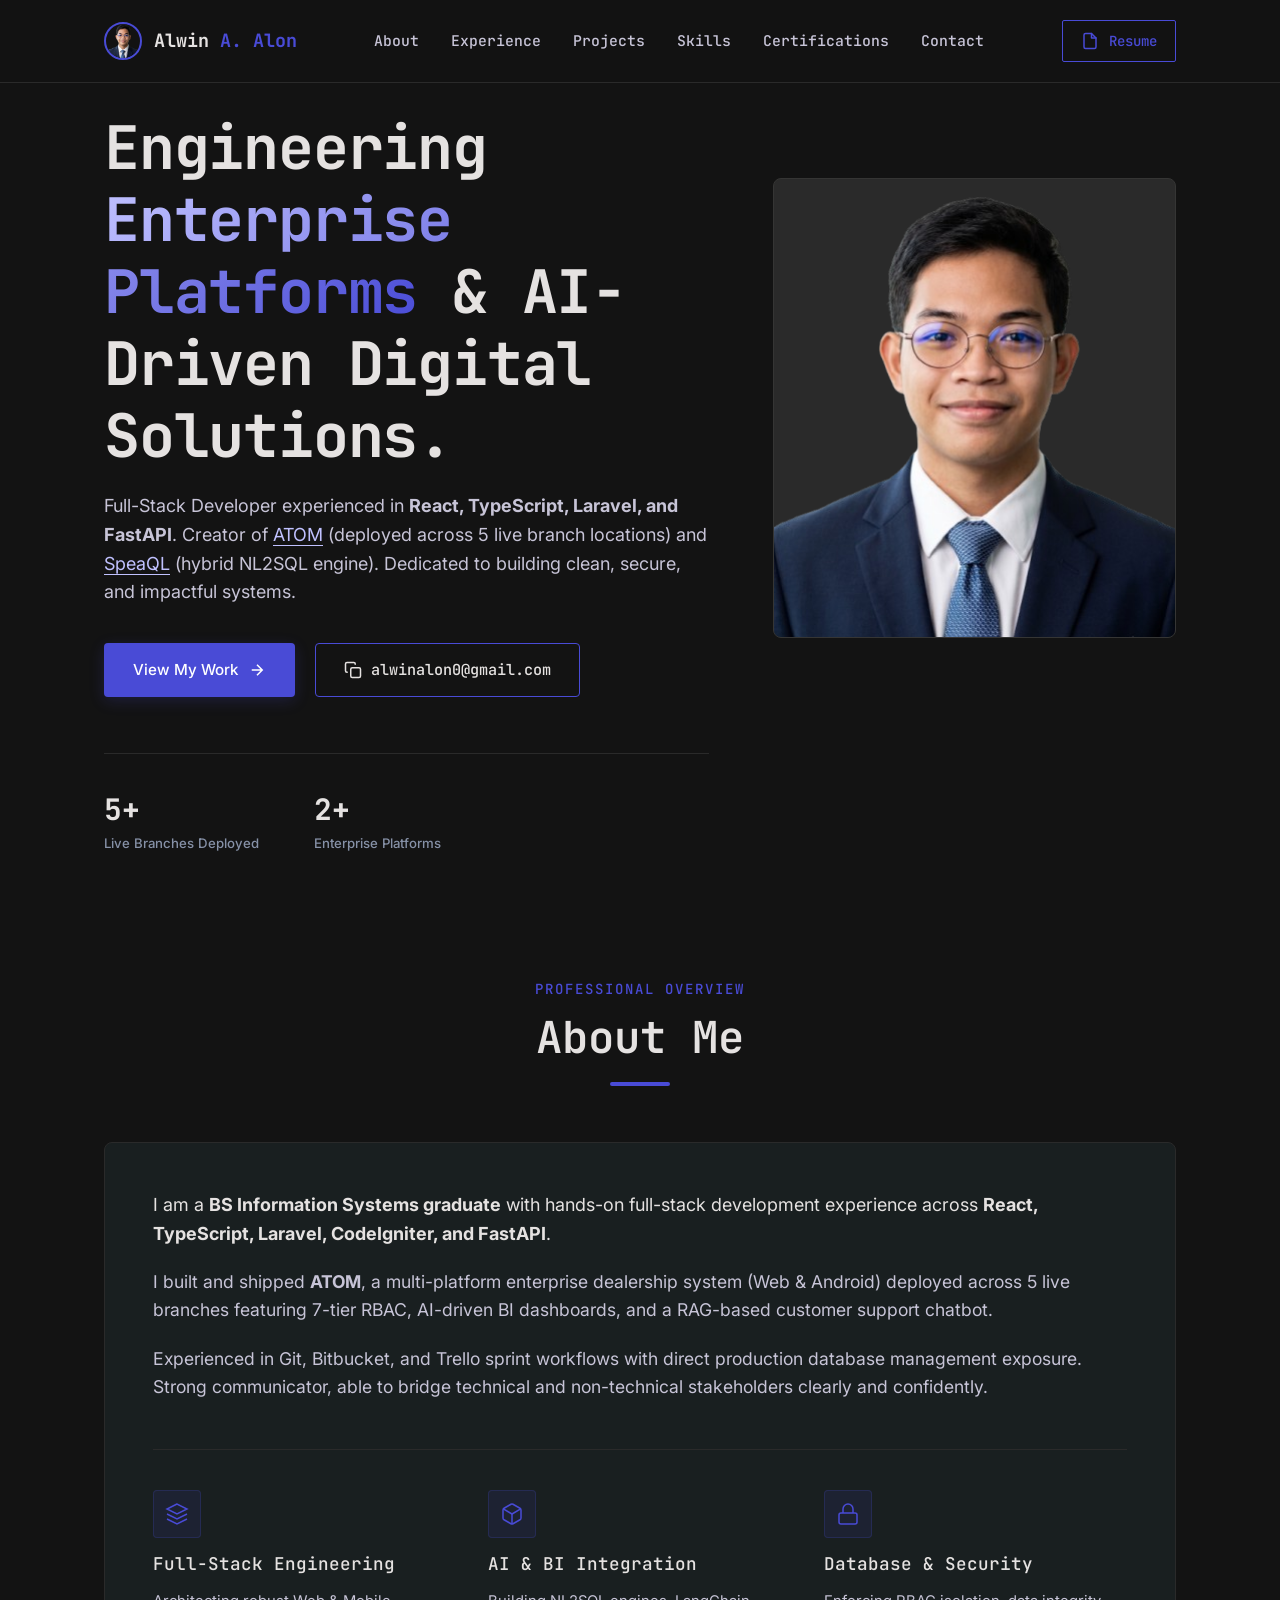
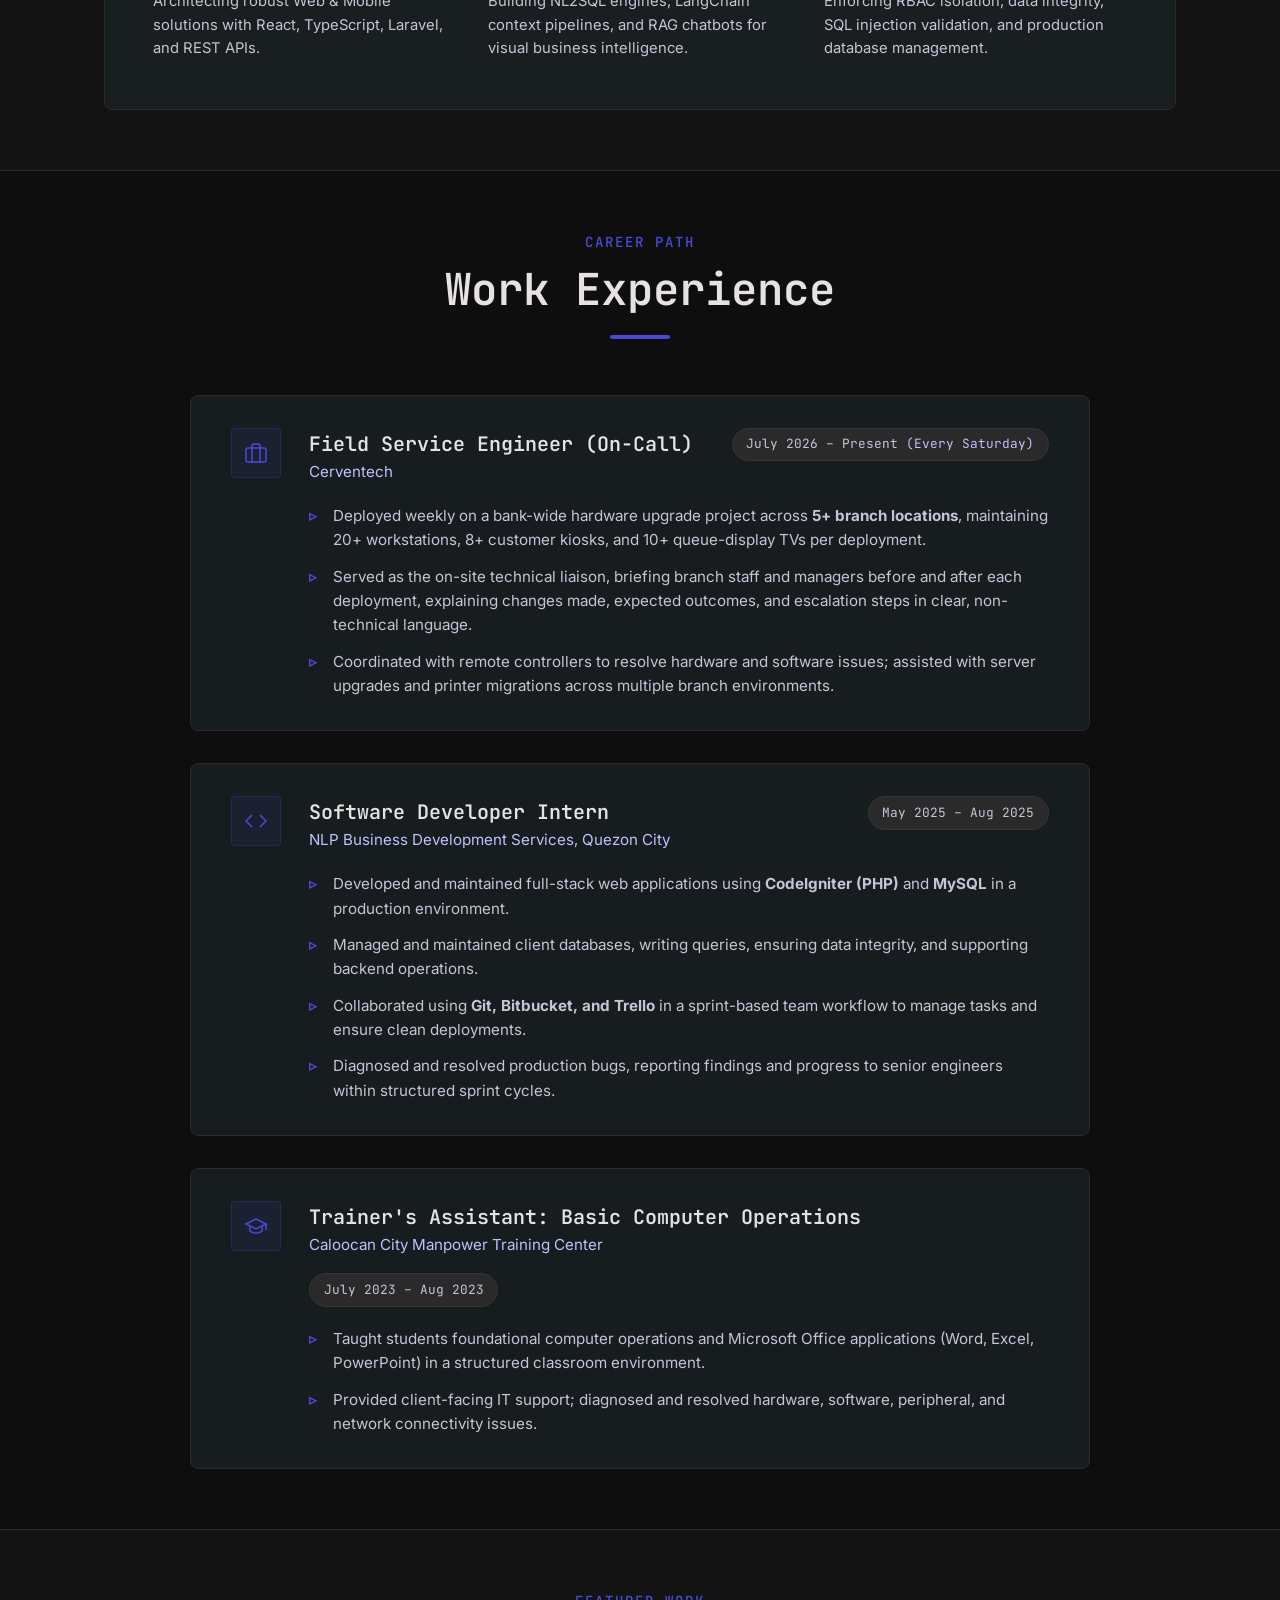
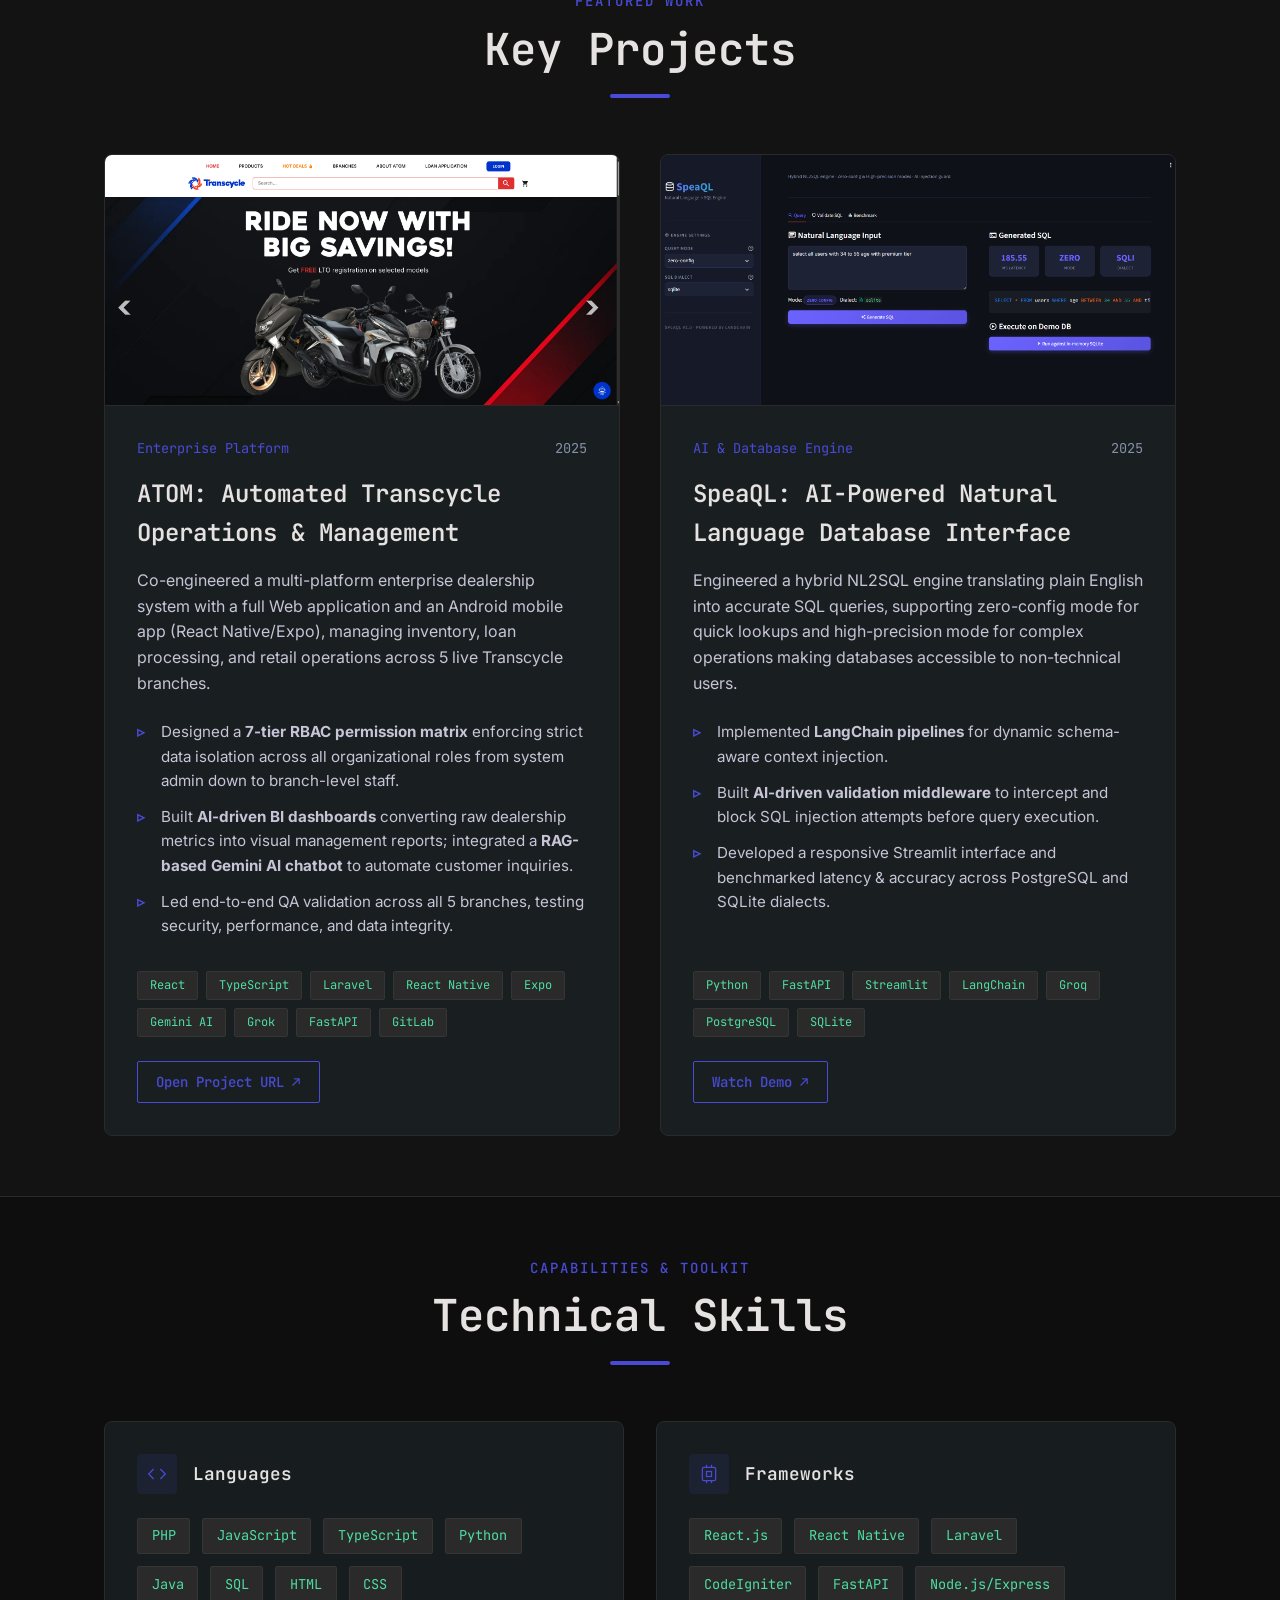
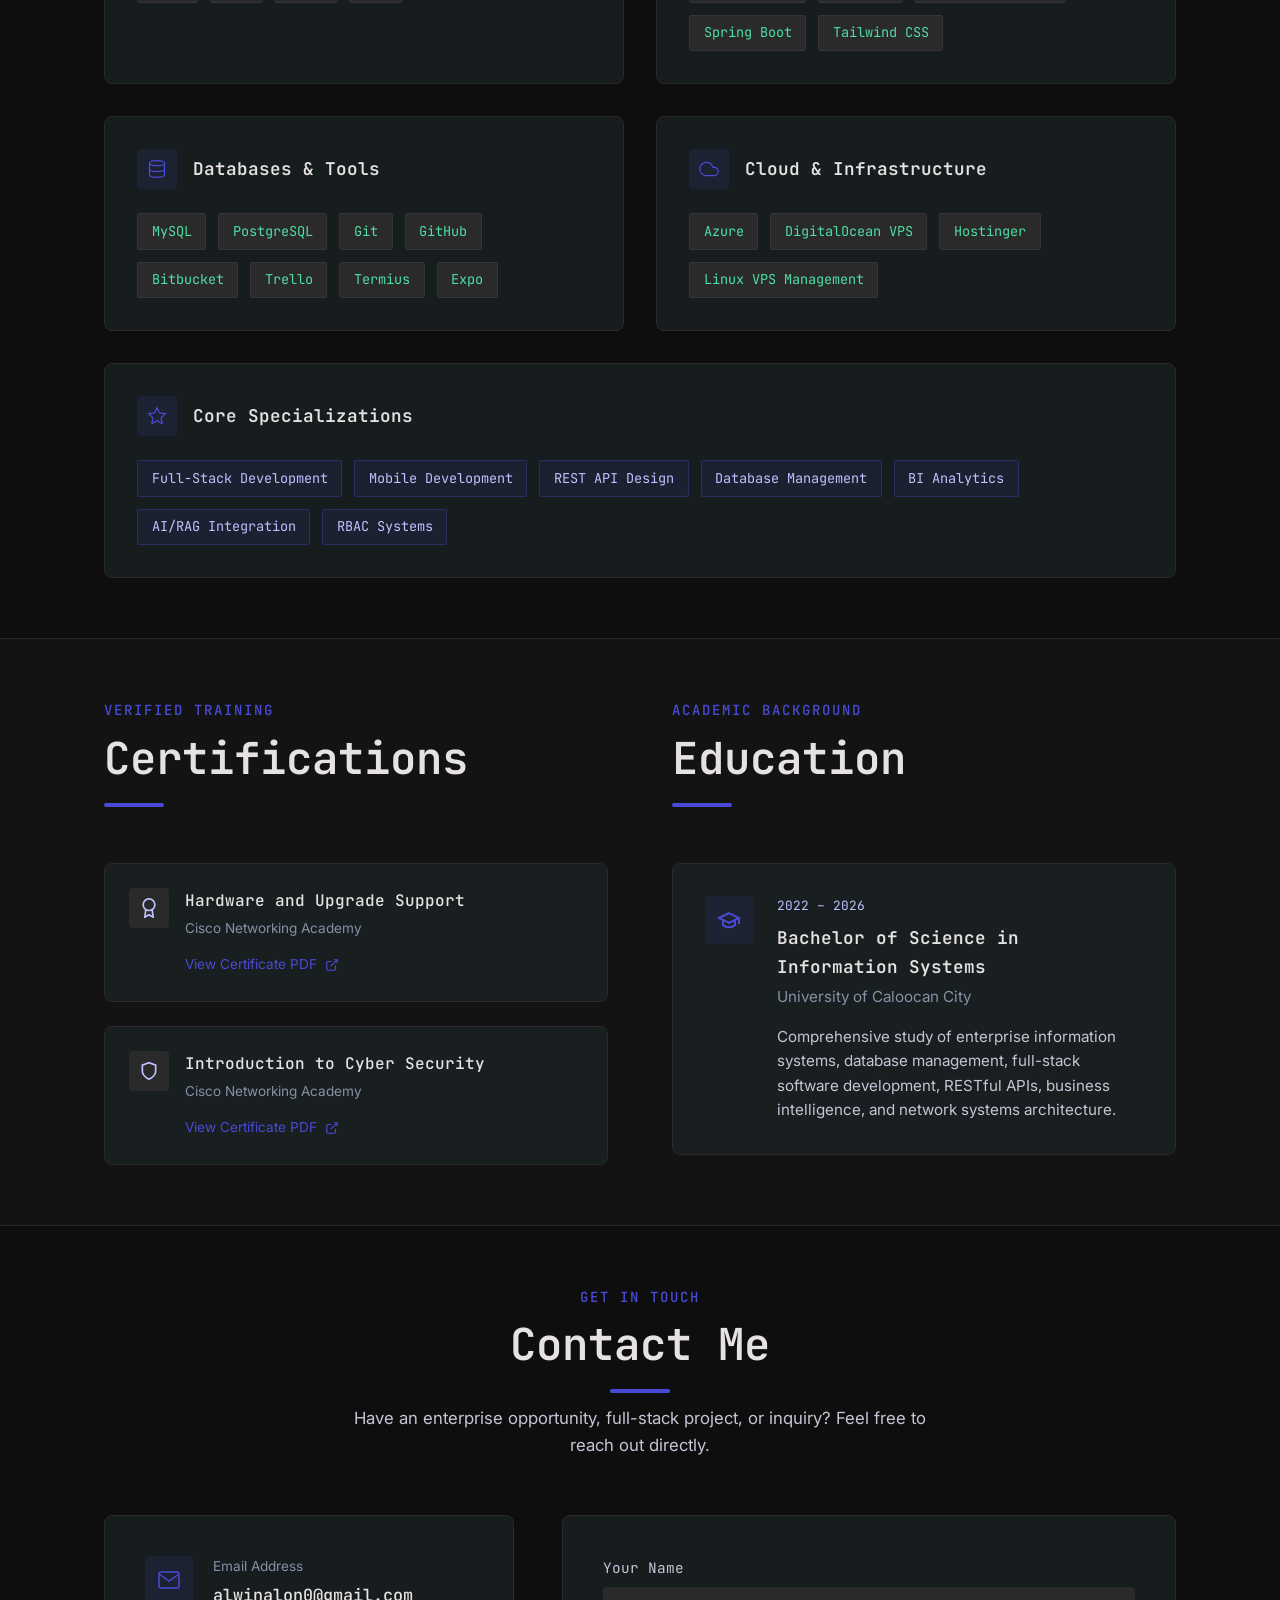
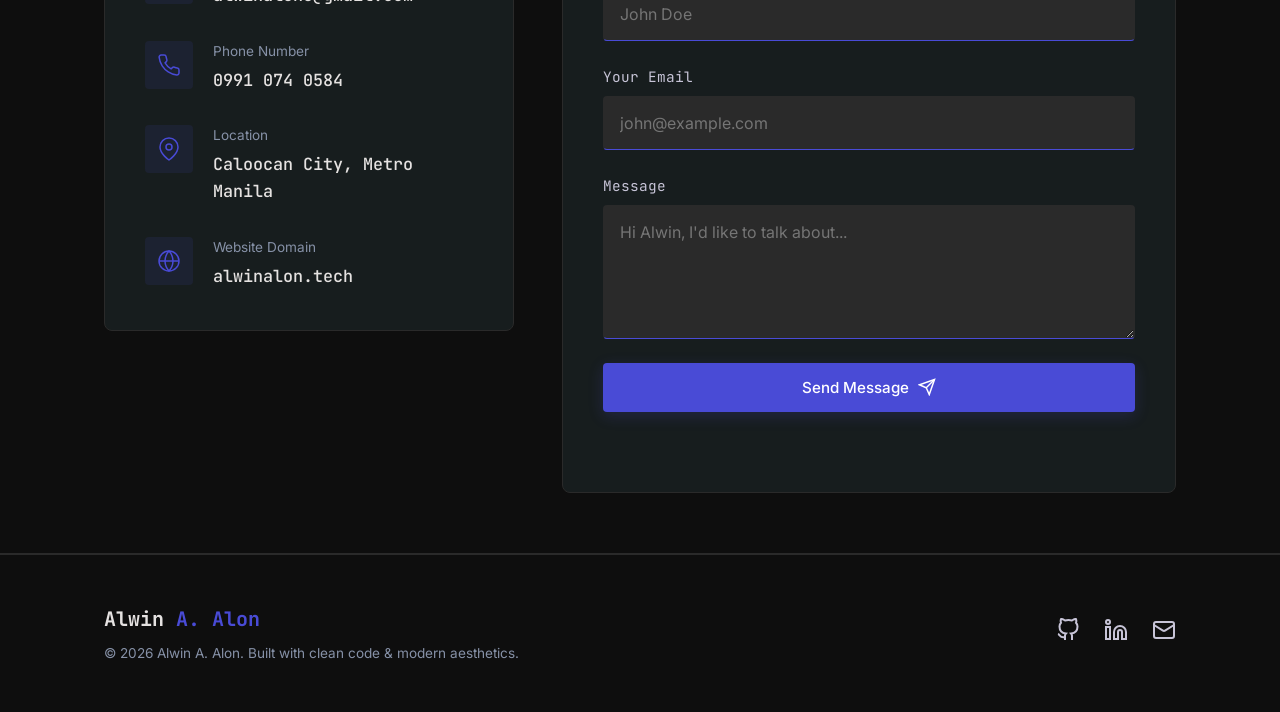
==== commit 0e2d07f7: "another ui revision, resume added, speaql loom vid added." ====
--- a/index.html
+++ b/index.html
@@ -1,764 +1,785 @@
 <!doctype html>
 <html lang="en">
-  <head>
-    <meta charset="UTF-8" />
-    <meta name="viewport" content="width=device-width, initial-scale=1.0" />
-    <meta
-      name="description"
-      content="Portfolio of Alwin A. Alon - Full-Stack Developer & BS Information Systems graduate specializing in React, TypeScript, Laravel, FastAPI, AI/RAG, and Enterprise Systems."
-    />
-    <title>Alwin A. Alon | Full-Stack Developer & Systems Engineer</title>
-    
-    <!-- Google Fonts -->
-    <link rel="preconnect" href="https://fonts.googleapis.com" />
-    <link rel="preconnect" href="https://fonts.gstatic.com" crossorigin />
-    <link
-      href="https://fonts.googleapis.com/css2?family=Fira+Code:wght@400;500;600&family=Plus+Jakarta+Sans:wght@300;400;500;600;700;800&display=swap"
-      rel="stylesheet"
-    />
-    
-    <link rel="stylesheet" href="styles.css" />
-  </head>
-  <body>
-    <!-- Background Glow Canvas Elements -->
-    <div class="glow-bg-mesh" aria-hidden="true">
-      <div class="glow-sphere glow-sphere-1"></div>
-      <div class="glow-sphere glow-sphere-2"></div>
-      <div class="glow-sphere glow-sphere-3"></div>
+
+<head>
+  <meta charset="UTF-8" />
+  <meta name="viewport" content="width=device-width, initial-scale=1.0" />
+  <meta name="description"
+    content="Portfolio of Alwin A. Alon - Full-Stack Developer & BS Information Systems graduate specializing in React, TypeScript, Laravel, FastAPI, AI/RAG, and Enterprise Systems." />
+  <title>Alwin A. Alon | Full-Stack Developer & Systems Engineer</title>
+
+  <!-- Google Fonts -->
+  <link rel="preconnect" href="https://fonts.googleapis.com" />
+  <link rel="preconnect" href="https://fonts.gstatic.com" crossorigin />
+  <link
+    href="https://fonts.googleapis.com/css2?family=Inter:wght@400;500;600;700&family=JetBrains+Mono:wght@400;500;600;700&display=swap"
+    rel="stylesheet" />
+
+  <link rel="stylesheet" href="styles.css" />
+</head>
+
+<body>
+  <!-- Background Glow Canvas Elements -->
+  <div class="glow-bg-mesh" aria-hidden="true">
+    <div class="glow-sphere glow-sphere-1"></div>
+    <div class="glow-sphere glow-sphere-2"></div>
+    <div class="glow-sphere glow-sphere-3"></div>
+  </div>
+
+  <!-- Cursor Interactive Ambient Light -->
+  <div class="cursor-glow" id="cursorGlow" aria-hidden="true"></div>
+
+  <!-- Navigation Progress Bar -->
+  <div id="scrollProgressContainer">
+    <div id="scrollProgressBar"></div>
+  </div>
+
+  <!-- Navigation Header -->
+  <header class="header" id="header">
+    <div class="container nav-container">
+      <a class="nav-brand" href="#hero">
+        <span class="brand-avatar">
+          <img src="assets/2x2-AI-removebg-preview.png" alt="Alwin A. Alon miniature portrait" />
+        </span>
+        <span class="brand-text">Alwin <span class="accent-text">A. Alon</span></span>
+      </a>
+
+      <nav class="nav-menu" id="navMenu">
+        <a class="nav-link active" href="#about">About</a>
+        <a class="nav-link" href="#experience">Experience</a>
+        <a class="nav-link" href="#projects">Projects</a>
+        <a class="nav-link" href="#skills">Skills</a>
+        <a class="nav-link" href="#certifications">Certifications</a>
+        <!-- <a class="nav-link" href="#education">Education</a> -->
+        <a class="nav-link" href="#contact">Contact</a>
+      </nav>
+
+      <div class="nav-actions">
+        <a class="btn btn-sm btn-outline" href="assets/Alwin_Alon_Developer_Resume.pdf" target="_blank">
+          <svg class="btn-icon" viewBox="0 0 24 24" fill="none" stroke="currentColor" stroke-width="2"
+            stroke-linecap="round" stroke-linejoin="round">
+            <path d="M14 2H6a2 2 0 0 0-2 2v16a2 2 0 0 0 2 2h12a2 2 0 0 0 2-2V8z"></path>
+            <polyline points="14 2 14 8 20 8"></polyline>
+          </svg>
+          Resume
+        </a>
+
+        <button class="mobile-toggle" id="mobileToggle" aria-label="Toggle Navigation Menu">
+          <span></span>
+          <span></span>
+          <span></span>
+        </button>
+      </div>
     </div>
-    
-    <!-- Cursor Interactive Ambient Light -->
-    <div class="cursor-glow" id="cursorGlow" aria-hidden="true"></div>
-
-    <!-- Navigation Header -->
-    <header class="header" id="header">
-      <div class="container nav-container">
-        <a class="nav-brand" href="#hero">
-          <span class="brand-avatar">
-            <img src="assets/2x2-AI-removebg-preview.png" alt="Alwin A. Alon miniature portrait" />
-          </span>
-          <span class="brand-text">Alwin <span class="accent-text">A. Alon</span></span>
+  </header>
+
+  <main>
+    <!-- Hero Section -->
+    <section class="hero-section reveal" id="hero">
+      <div class="container hero-grid">
+        <div class="hero-content">
+
+
+          <h1 class="hero-title">
+            Engineering <span class="gradient-text">Enterprise Platforms</span> & AI-Driven Digital Solutions.
+          </h1>
+
+          <p class="hero-subtitle">
+            Full-Stack Developer experienced in <strong>React, TypeScript, Laravel, and FastAPI</strong>. Creator of
+            <a href="#projects" class="inline-link">ATOM</a> (deployed across 5 live branch locations) and
+            <a href="#projects" class="inline-link">SpeaQL</a> (hybrid NL2SQL engine). Dedicated to building clean,
+            secure, and impactful systems.
+          </p>
+
+          <div class="hero-cta-group">
+            <a class="btn btn-primary" href="#projects">
+              <span>View My Work</span>
+              <svg class="btn-icon" viewBox="0 0 24 24" fill="none" stroke="currentColor" stroke-width="2">
+                <path d="M5 12h14M12 5l7 7-7 7" />
+              </svg>
+            </a>
+            <a class="btn btn-secondary" href="mailto:alwinalon0@gmail.com" id="copyEmailBtn">
+              <svg class="btn-icon" viewBox="0 0 24 24" fill="none" stroke="currentColor" stroke-width="2">
+                <rect x="9" y="9" width="13" height="13" rx="2" ry="2"></rect>
+                <path d="M5 15H4a2 2 0 0 1-2-2V4a2 2 0 0 1 2-2h9a2 2 0 0 1 2 2v1"></path>
+              </svg>
+              <span id="copyEmailText">alwinalon0@gmail.com</span>
+            </a>
+          </div>
+
+          <div class="hero-stats">
+            <div class="stat-card">
+              <div class="stat-number">5+</div>
+              <div class="stat-label">Live Branches Deployed</div>
+            </div>
+
+            <div class="stat-card">
+              <div class="stat-number">2+</div>
+              <div class="stat-label">Enterprise Platforms</div>
+            </div>
+          </div>
+        </div>
+
+        <div class="hero-visual">
+          <div class="avatar-card-wrapper">
+            <div class="avatar-frame">
+              <img src="assets/2x2-AI-removebg-preview.png" alt="Alwin A. Alon - Full-Stack Developer Profile Photo"
+                class="avatar-img" />
+              <div class="avatar-glow-ring"></div>
+            </div>
+
+
+
+          </div>
+        </div>
+      </div>
+    </section>
+
+    <!-- Professional Summary / About Section -->
+    <section class="section reveal" id="about">
+      <div class="container">
+        <div class="section-header text-center">
+          <p class="section-eyebrow">Professional Overview</p>
+          <h2 class="section-title">About Me</h2>
+          <div class="title-underline"></div>
+        </div>
+
+        <div class="about-card glass-card">
+          <div class="about-summary">
+            <p class="lead-text">
+              I am a <strong>BS Information Systems graduate</strong> with hands-on full-stack development experience
+              across
+              <strong>React, TypeScript, Laravel, CodeIgniter, and FastAPI</strong>.
+            </p>
+            <p>
+              I built and shipped <strong>ATOM</strong>, a multi-platform enterprise dealership system (Web & Android)
+              deployed across 5 live branches featuring 7-tier RBAC, AI-driven BI dashboards, and a RAG-based customer
+              support chatbot.
+            </p>
+            <p>
+              Experienced in Git, Bitbucket, and Trello sprint workflows with direct production database management
+              exposure. Strong communicator, able to bridge technical and non-technical stakeholders clearly and
+              confidently.
+            </p>
+          </div>
+
+          <div class="pillars-grid">
+            <div class="pillar-item">
+              <div class="pillar-icon">
+                <svg viewBox="0 0 24 24" fill="none" stroke="currentColor" stroke-width="2">
+                  <path d="M12 2L2 7l10 5 10-5-10-5zM2 17l10 5 10-5M2 12l10 5 10-5" />
+                </svg>
+              </div>
+              <h3>Full-Stack Engineering</h3>
+              <p>Architecting robust Web & Mobile solutions with React, TypeScript, Laravel, and REST APIs.</p>
+            </div>
+
+            <div class="pillar-item">
+              <div class="pillar-icon">
+                <svg viewBox="0 0 24 24" fill="none" stroke="currentColor" stroke-width="2">
+                  <path
+                    d="M21 16V8a2 2 0 0 0-1-1.73l-7-4a2 2 0 0 0-2 0l-7 4A2 2 0 0 0 3 8v8a2 2 0 0 0 1 1.73l7 4a2 2 0 0 0 2 0l7-4A2 2 0 0 0 21 16z" />
+                  <polyline points="3.27 6.96 12 12.01 20.73 6.96" />
+                  <line x1="12" y1="22.08" x2="12" y2="12" />
+                </svg>
+              </div>
+              <h3>AI & BI Integration</h3>
+              <p>Building NL2SQL engines, LangChain context pipelines, and RAG chatbots for visual business
+                intelligence.</p>
+            </div>
+
+            <div class="pillar-item">
+              <div class="pillar-icon">
+                <svg viewBox="0 0 24 24" fill="none" stroke="currentColor" stroke-width="2">
+                  <rect x="3" y="11" width="18" height="11" rx="2" ry="2" />
+                  <path d="M7 11V7a5 5 0 0 1 10 0v4" />
+                </svg>
+              </div>
+              <h3>Database & Security</h3>
+              <p>Enforcing RBAC isolation, data integrity, SQL injection validation, and production database management.
+              </p>
+            </div>
+          </div>
+        </div>
+      </div>
+    </section>
+
+    <!-- Work Experience Section -->
+    <section class="section bg-alt reveal" id="experience">
+      <div class="container">
+        <div class="section-header text-center">
+          <p class="section-eyebrow">Career Path</p>
+          <h2 class="section-title">Work Experience</h2>
+          <div class="title-underline"></div>
+        </div>
+
+        <div class="timeline-wrapper">
+          <!-- Item 1: Cerventech -->
+          <div class="timeline-card glass-card">
+            <div class="timeline-badge">
+              <svg viewBox="0 0 24 24" fill="none" stroke="currentColor" stroke-width="2">
+                <rect x="2" y="7" width="20" height="14" rx="2" ry="2" />
+                <path d="M16 21V5a2 2 0 0 0-2-2h-4a2 2 0 0 0-2 2v16" />
+              </svg>
+            </div>
+            <div class="timeline-content">
+              <div class="timeline-header">
+                <div>
+                  <h3 class="role-title">Field Service Engineer (On-Call)</h3>
+                  <div class="company-name">Cerventech</div>
+                </div>
+                <div class="period-pill">July 2026 – Present <span class="tag-sub">(Every Saturday)</span></div>
+              </div>
+              <ul class="bullet-list">
+                <li>Deployed weekly on a bank-wide hardware upgrade project across <strong>5+ branch locations</strong>,
+                  maintaining 20+ workstations, 8+ customer kiosks, and 10+ queue-display TVs per deployment.</li>
+                <li>Served as the on-site technical liaison, briefing branch staff and managers before and after each
+                  deployment, explaining changes made, expected outcomes, and escalation steps in clear, non-technical
+                  language.</li>
+                <li>Coordinated with remote controllers to resolve hardware and software issues; assisted with server
+                  upgrades and printer migrations across multiple branch environments.</li>
+              </ul>
+            </div>
+          </div>
+
+          <!-- Item 2: NLP Business Development Services -->
+          <div class="timeline-card glass-card">
+            <div class="timeline-badge">
+              <svg viewBox="0 0 24 24" fill="none" stroke="currentColor" stroke-width="2">
+                <polyline points="16 18 22 12 16 6" />
+                <polyline points="8 6 2 12 8 18" />
+              </svg>
+            </div>
+            <div class="timeline-content">
+              <div class="timeline-header">
+                <div>
+                  <h3 class="role-title">Software Developer Intern</h3>
+                  <div class="company-name">NLP Business Development Services, Quezon City</div>
+                </div>
+                <div class="period-pill">May 2025 – Aug 2025</div>
+              </div>
+              <ul class="bullet-list">
+                <li>Developed and maintained full-stack web applications using <strong>CodeIgniter (PHP)</strong> and
+                  <strong>MySQL</strong> in a production environment.
+                </li>
+                <li>Managed and maintained client databases, writing queries, ensuring data integrity, and supporting
+                  backend operations.</li>
+                <li>Collaborated using <strong>Git, Bitbucket, and Trello</strong> in a sprint-based team workflow to
+                  manage tasks and ensure clean deployments.</li>
+                <li>Diagnosed and resolved production bugs, reporting findings and progress to senior engineers within
+                  structured sprint cycles.</li>
+              </ul>
+            </div>
+          </div>
+
+          <!-- Item 3: Caloocan City Manpower Training Center -->
+          <div class="timeline-card glass-card">
+            <div class="timeline-badge">
+              <svg viewBox="0 0 24 24" fill="none" stroke="currentColor" stroke-width="2">
+                <path d="M22 10v6M2 10l10-5 10 5-10 5z" />
+                <path d="M6 12v5c3 3 9 3 12 0v-5" />
+              </svg>
+            </div>
+            <div class="timeline-content">
+              <div class="timeline-header">
+                <div>
+                  <h3 class="role-title">Trainer's Assistant: Basic Computer Operations</h3>
+                  <div class="company-name">Caloocan City Manpower Training Center</div>
+                </div>
+                <div class="period-pill">July 2023 – Aug 2023</div>
+              </div>
+              <ul class="bullet-list">
+                <li>Taught students foundational computer operations and Microsoft Office applications (Word, Excel,
+                  PowerPoint) in a structured classroom environment.</li>
+                <li>Provided client-facing IT support; diagnosed and resolved hardware, software, peripheral, and
+                  network connectivity issues.</li>
+              </ul>
+            </div>
+          </div>
+        </div>
+      </div>
+    </section>
+
+    <!-- Featured Projects Section -->
+    <section class="section reveal" id="projects">
+      <div class="container">
+        <div class="section-header text-center">
+          <p class="section-eyebrow">Featured Work</p>
+          <h2 class="section-title">Key Projects</h2>
+          <div class="title-underline"></div>
+        </div>
+
+        <div class="projects-grid">
+          <!-- Project 1: ATOM -->
+          <article class="project-card glass-card">
+            <div class="project-image-box">
+              <img src="assets/atom-project-image.png" alt="ATOM Dealership System Screenshot" />
+              <div class="project-overlay">
+                <a href="https://atom-project.site/" target="_blank" rel="noopener noreferrer"
+                  class="btn btn-sm btn-primary">
+                  Visit Live Site ↗
+                </a>
+              </div>
+            </div>
+            <div class="project-body">
+              <div class="project-header-meta">
+                <span class="project-category">Enterprise Platform</span>
+                <span class="project-year">2025</span>
+              </div>
+              <h3 class="project-title">
+                <a href="https://atom-project.site/" target="_blank" rel="noopener noreferrer">
+                  ATOM: Automated Transcycle Operations & Management
+                </a>
+              </h3>
+              <p class="project-description">
+                Co-engineered a multi-platform enterprise dealership system with a full Web application and an Android
+                mobile app (React Native/Expo), managing inventory, loan processing, and retail operations across 5 live
+                Transcycle branches.
+              </p>
+
+              <ul class="bullet-list project-highlights">
+                <li>Designed a <strong>7-tier RBAC permission matrix</strong> enforcing strict data isolation across all
+                  organizational roles from system admin down to branch-level staff.</li>
+                <li>Built <strong>AI-driven BI dashboards</strong> converting raw dealership metrics into visual
+                  management reports; integrated a <strong>RAG-based Gemini AI chatbot</strong> to automate customer
+                  inquiries.</li>
+                <li>Led end-to-end QA validation across all 5 branches, testing security, performance, and data
+                  integrity.</li>
+              </ul>
+
+              <div class="tech-stack-chips">
+                <span class="tech-chip">React</span>
+                <span class="tech-chip">TypeScript</span>
+                <span class="tech-chip">Laravel</span>
+                <span class="tech-chip">React Native</span>
+                <span class="tech-chip">Expo</span>
+                <span class="tech-chip">Gemini AI</span>
+                <span class="tech-chip">Grok</span>
+                <span class="tech-chip">FastAPI</span>
+                <span class="tech-chip">GitLab</span>
+              </div>
+
+              <div class="project-actions">
+                <a href="https://atom-project.site/" target="_blank" rel="noopener noreferrer"
+                  class="btn btn-outline btn-sm">
+                  Open Project URL ↗
+                </a>
+              </div>
+            </div>
+          </article>
+
+          <!-- Project 2: SpeaQL -->
+          <article class="project-card glass-card">
+            <div class="project-image-box">
+              <img src="assets/brave_screenshot_speaql-ui-h9c2hnbvchb9bhh4.malaysiawest-01.azurewebsites.net.png"
+                alt="SpeaQL UI Interface Screenshot" />
+              <div class="project-overlay">
+                <a href="https://www.loom.com/share/599af906e01b49bfaf39911cbaf70f67" target="_blank"
+                  rel="noopener noreferrer" class="btn btn-sm btn-primary">
+                  Watch Demo ↗
+                </a>
+              </div>
+            </div>
+            <div class="project-body">
+              <div class="project-header-meta">
+                <span class="project-category">AI & Database Engine</span>
+                <span class="project-year">2025</span>
+              </div>
+              <h3 class="project-title">
+                <a href="https://speaql.alwinalon.tech" target="_blank" rel="noopener noreferrer">
+                  SpeaQL: AI-Powered Natural Language Database Interface
+                </a>
+              </h3>
+              <p class="project-description">
+                Engineered a hybrid NL2SQL engine translating plain English into accurate SQL queries, supporting
+                zero-config mode for quick lookups and high-precision mode for complex operations making databases
+                accessible to non-technical users.
+              </p>
+
+              <ul class="bullet-list project-highlights">
+                <li>Implemented <strong>LangChain pipelines</strong> for dynamic schema-aware context injection.</li>
+                <li>Built <strong>AI-driven validation middleware</strong> to intercept and block SQL injection attempts
+                  before query execution.</li>
+                <li>Developed a responsive Streamlit interface and benchmarked latency & accuracy across PostgreSQL and
+                  SQLite dialects.</li>
+              </ul>
+
+              <div class="tech-stack-chips">
+                <span class="tech-chip">Python</span>
+                <span class="tech-chip">FastAPI</span>
+                <span class="tech-chip">Streamlit</span>
+                <span class="tech-chip">LangChain</span>
+                <span class="tech-chip">Groq</span>
+                <span class="tech-chip">PostgreSQL</span>
+                <span class="tech-chip">SQLite</span>
+              </div>
+
+              <div class="project-actions">
+                <a href="https://www.loom.com/share/599af906e01b49bfaf39911cbaf70f67" target="_blank"
+                  rel="noopener noreferrer" class="btn btn-outline btn-sm">
+                  Watch Demo ↗
+                </a>
+              </div>
+            </div>
+          </article>
+        </div>
+      </div>
+    </section>
+
+    <!-- Technical Skills Section -->
+    <section class="section bg-alt reveal" id="skills">
+      <div class="container">
+        <div class="section-header text-center">
+          <p class="section-eyebrow">Capabilities & Toolkit</p>
+          <h2 class="section-title">Technical Skills</h2>
+          <div class="title-underline"></div>
+        </div>
+
+        <div class="skills-wrapper">
+          <!-- Languages -->
+          <div class="skill-category-card glass-card">
+            <div class="category-header">
+              <div class="category-icon">
+                <svg viewBox="0 0 24 24" fill="none" stroke="currentColor" stroke-width="2">
+                  <polyline points="16 18 22 12 16 6" />
+                  <polyline points="8 6 2 12 8 18" />
+                </svg>
+              </div>
+              <h3>Languages</h3>
+            </div>
+            <div class="skills-list">
+              <span class="skill-tag">PHP</span>
+              <span class="skill-tag">JavaScript</span>
+              <span class="skill-tag">TypeScript</span>
+              <span class="skill-tag">Python</span>
+              <span class="skill-tag">Java</span>
+              <span class="skill-tag">SQL</span>
+              <span class="skill-tag">HTML</span>
+              <span class="skill-tag">CSS</span>
+            </div>
+          </div>
+
+          <!-- Frameworks -->
+          <div class="skill-category-card glass-card">
+            <div class="category-header">
+              <div class="category-icon">
+                <svg viewBox="0 0 24 24" fill="none" stroke="currentColor" stroke-width="2">
+                  <rect x="4" y="4" width="16" height="16" rx="2" ry="2" />
+                  <rect x="9" y="9" width="6" height="6" />
+                  <line x1="9" y1="1" x2="9" y2="4" />
+                  <line x1="15" y1="1" x2="15" y2="4" />
+                  <line x1="9" y1="20" x2="9" y2="23" />
+                  <line x1="15" y1="20" x2="15" y2="23" />
+                </svg>
+              </div>
+              <h3>Frameworks</h3>
+            </div>
+            <div class="skills-list">
+              <span class="skill-tag">React.js</span>
+              <span class="skill-tag">React Native</span>
+              <span class="skill-tag">Laravel</span>
+              <span class="skill-tag">CodeIgniter</span>
+              <span class="skill-tag">FastAPI</span>
+              <span class="skill-tag">Node.js/Express</span>
+              <span class="skill-tag">Spring Boot</span>
+              <span class="skill-tag">Tailwind CSS</span>
+            </div>
+          </div>
+
+          <!-- Databases & Tools -->
+          <div class="skill-category-card glass-card">
+            <div class="category-header">
+              <div class="category-icon">
+                <svg viewBox="0 0 24 24" fill="none" stroke="currentColor" stroke-width="2">
+                  <ellipse cx="12" cy="5" rx="9" ry="3" />
+                  <path d="M21 12c0 1.66-4 3-9 3s-9-1.34-9-3" />
+                  <path d="M3 5v14c0 1.66 4 3 9 3s9-1.34 9-3V5" />
+                </svg>
+              </div>
+              <h3>Databases & Tools</h3>
+            </div>
+            <div class="skills-list">
+              <span class="skill-tag">MySQL</span>
+              <span class="skill-tag">PostgreSQL</span>
+              <span class="skill-tag">Git</span>
+              <span class="skill-tag">GitHub</span>
+              <span class="skill-tag">Bitbucket</span>
+              <span class="skill-tag">Trello</span>
+              <span class="skill-tag">Termius</span>
+              <span class="skill-tag">Expo</span>
+            </div>
+          </div>
+
+          <!-- Cloud & Infra -->
+          <div class="skill-category-card glass-card">
+            <div class="category-header">
+              <div class="category-icon">
+                <svg viewBox="0 0 24 24" fill="none" stroke="currentColor" stroke-width="2">
+                  <path d="M18 10h-1.26A8 8 0 1 0 9 20h9a5 5 0 0 0 0-10z" />
+                </svg>
+              </div>
+              <h3>Cloud & Infrastructure</h3>
+            </div>
+            <div class="skills-list">
+              <span class="skill-tag">Azure</span>
+              <span class="skill-tag">DigitalOcean VPS</span>
+              <span class="skill-tag">Hostinger</span>
+              <span class="skill-tag">Linux VPS Management</span>
+            </div>
+          </div>
+
+          <!-- Specializations -->
+          <div class="skill-category-card glass-card category-full-width">
+            <div class="category-header">
+              <div class="category-icon">
+                <svg viewBox="0 0 24 24" fill="none" stroke="currentColor" stroke-width="2">
+                  <polygon
+                    points="12 2 15.09 8.26 22 9.27 17 14.14 18.18 21.02 12 17.77 5.82 21.02 7 14.14 2 9.27 8.91 8.26 12 2" />
+                </svg>
+              </div>
+              <h3>Core Specializations</h3>
+            </div>
+            <div class="skills-list">
+              <span class="skill-tag tag-featured">Full-Stack Development</span>
+              <span class="skill-tag tag-featured">Mobile Development</span>
+              <span class="skill-tag tag-featured">REST API Design</span>
+              <span class="skill-tag tag-featured">Database Management</span>
+              <span class="skill-tag tag-featured">BI Analytics</span>
+              <span class="skill-tag tag-featured">AI/RAG Integration</span>
+              <span class="skill-tag tag-featured">RBAC Systems</span>
+            </div>
+          </div>
+        </div>
+      </div>
+    </section>
+
+    <!-- Certifications & Education Grid -->
+    <section class="section reveal" id="certifications">
+      <div class="container">
+        <div class="two-column-grid">
+          <!-- Certifications Column -->
+          <div>
+            <div class="section-header">
+              <p class="section-eyebrow">Verified Training</p>
+              <h2 class="section-title">Certifications</h2>
+              <div class="title-underline left-aligned"></div>
+            </div>
+
+            <div class="cert-list">
+              <div class="cert-card glass-card">
+                <div class="cert-icon">
+                  <svg viewBox="0 0 24 24" fill="none" stroke="currentColor" stroke-width="2">
+                    <circle cx="12" cy="8" r="7" />
+                    <polyline points="8.21 13.89 7 23 12 20 17 23 15.79 13.88" />
+                  </svg>
+                </div>
+                <div class="cert-info">
+                  <h4>Hardware and Upgrade Support</h4>
+                  <p class="issuer">Cisco Networking Academy</p>
+                  <a href="assets/Hardware_and_Upgrade_Support_certificate.pdf" target="_blank"
+                    rel="noopener noreferrer" class="cert-link">
+                    <span>View Certificate PDF</span>
+                    <svg viewBox="0 0 24 24" fill="none" stroke="currentColor" stroke-width="2">
+                      <path d="M18 13v6a2 2 0 0 1-2 2H5a2 2 0 0 1-2-2V8a2 2 0 0 1 2-2h6"></path>
+                      <polyline points="15 3 21 3 21 9"></polyline>
+                      <line x1="10" y1="14" x2="21" y2="3"></line>
+                    </svg>
+                  </a>
+                </div>
+              </div>
+
+              <div class="cert-card glass-card">
+                <div class="cert-icon">
+                  <svg viewBox="0 0 24 24" fill="none" stroke="currentColor" stroke-width="2">
+                    <path d="M12 22s8-4 8-10V5l-8-3-8 3v7c0 6 8 10 8 10z" />
+                  </svg>
+                </div>
+                <div class="cert-info">
+                  <h4>Introduction to Cyber Security</h4>
+                  <p class="issuer">Cisco Networking Academy</p>
+                  <a href="assets/cybersecciscocert.pdf" target="_blank" rel="noopener noreferrer" class="cert-link">
+                    <span>View Certificate PDF</span>
+                    <svg viewBox="0 0 24 24" fill="none" stroke="currentColor" stroke-width="2">
+                      <path d="M18 13v6a2 2 0 0 1-2 2H5a2 2 0 0 1-2-2V8a2 2 0 0 1 2-2h6"></path>
+                      <polyline points="15 3 21 3 21 9"></polyline>
+                      <line x1="10" y1="14" x2="21" y2="3"></line>
+                    </svg>
+                  </a>
+                </div>
+              </div>
+            </div>
+          </div>
+
+          <!-- Education Column -->
+          <div id="education">
+            <div class="section-header">
+              <p class="section-eyebrow">Academic Background</p>
+              <h2 class="section-title">Education</h2>
+              <div class="title-underline left-aligned"></div>
+            </div>
+
+            <div class="education-card glass-card">
+              <div class="edu-badge">
+                <svg viewBox="0 0 24 24" fill="none" stroke="currentColor" stroke-width="2">
+                  <path d="M22 10v6M2 10l10-5 10 5-10 5z" />
+                  <path d="M6 12v5c3 3 9 3 12 0v-5" />
+                </svg>
+              </div>
+              <div class="edu-details">
+                <span class="edu-year">2022 – 2026</span>
+                <h3>Bachelor of Science in Information Systems</h3>
+                <div class="institution">University of Caloocan City</div>
+                <p class="edu-desc">
+                  Comprehensive study of enterprise information systems, database management, full-stack software
+                  development, RESTful APIs, business intelligence, and network systems architecture.
+                </p>
+              </div>
+            </div>
+          </div>
+        </div>
+      </div>
+    </section>
+
+    <!-- Contact Section -->
+    <section class="section bg-alt reveal" id="contact">
+      <div class="container">
+        <div class="section-header text-center">
+          <p class="section-eyebrow">Get In Touch</p>
+          <h2 class="section-title">Contact Me</h2>
+          <div class="title-underline"></div>
+          <p class="section-desc">
+            Have an enterprise opportunity, full-stack project, or inquiry? Feel free to reach out directly.
+          </p>
+        </div>
+
+        <div class="contact-grid">
+          <div class="contact-info-column">
+            <div class="contact-card glass-card">
+              <div class="contact-item">
+                <div class="contact-icon">
+                  <svg viewBox="0 0 24 24" fill="none" stroke="currentColor" stroke-width="2">
+                    <path d="M4 4h16c1.1 0 2 .9 2 2v12c0 1.1-.9 2-2 2H4c-1.1 0-2-.9-2-2V6c0-1.1.9-2 2-2z" />
+                    <polyline points="22,6 12,13 2,6" />
+                  </svg>
+                </div>
+                <div>
+                  <span class="contact-label">Email Address</span>
+                  <a href="mailto:alwinalon0@gmail.com" class="contact-val">alwinalon0@gmail.com</a>
+                </div>
+              </div>
+
+              <div class="contact-item">
+                <div class="contact-icon">
+                  <svg viewBox="0 0 24 24" fill="none" stroke="currentColor" stroke-width="2">
+                    <path
+                      d="M22 16.92v3a2 2 0 0 1-2.18 2 19.79 19.79 0 0 1-8.63-3.07 19.5 19.5 0 0 1-6-6 19.79 19.79 0 0 1-3.07-8.67A2 2 0 0 1 4.11 2h3a2 2 0 0 1 2 1.72 12.84 12.84 0 0 0 .7 2.81 2 2 0 0 1-.45 2.11L8.09 9.91a16 16 0 0 0 6 6l1.27-1.27a2 2 0 0 1 2.11-.45 12.84 12.84 0 0 0 2.81.7A2 2 0 0 1 22 16.92z" />
+                  </svg>
+                </div>
+                <div>
+                  <span class="contact-label">Phone Number</span>
+                  <a href="tel:09910740584" class="contact-val">0991 074 0584</a>
+                </div>
+              </div>
+
+              <div class="contact-item">
+                <div class="contact-icon">
+                  <svg viewBox="0 0 24 24" fill="none" stroke="currentColor" stroke-width="2">
+                    <path d="M21 10c0 7-9 13-9 13s-9-6-9-13a9 9 0 0 1 18 0z"></path>
+                    <circle cx="12" cy="10" r="3"></circle>
+                  </svg>
+                </div>
+                <div>
+                  <span class="contact-label">Location</span>
+                  <span class="contact-val">Caloocan City, Metro Manila</span>
+                </div>
+              </div>
+
+              <div class="contact-item">
+                <div class="contact-icon">
+                  <svg viewBox="0 0 24 24" fill="none" stroke="currentColor" stroke-width="2">
+                    <circle cx="12" cy="12" r="10"></circle>
+                    <line x1="2" y1="12" x2="22" y2="12"></line>
+                    <path
+                      d="M12 2a15.3 15.3 0 0 1 4 10 15.3 15.3 0 0 1-4 10 15.3 15.3 0 0 1-4-10 15.3 15.3 0 0 1 4-10z">
+                    </path>
+                  </svg>
+                </div>
+                <div>
+                  <span class="contact-label">Website Domain</span>
+                  <a href="https://alwinalon.tech" target="_blank" rel="noopener noreferrer"
+                    class="contact-val">alwinalon.tech</a>
+                </div>
+              </div>
+            </div>
+          </div>
+
+          <div class="contact-form-column">
+            <form class="contact-form glass-card" id="contactForm">
+              <div class="form-group">
+                <label for="name">Your Name</label>
+                <input type="text" id="name" name="name" placeholder="John Doe" required />
+              </div>
+
+              <div class="form-group">
+                <label for="email">Your Email</label>
+                <input type="email" id="email" name="email" placeholder="john@example.com" required />
+              </div>
+
+              <div class="form-group">
+                <label for="message">Message</label>
+                <textarea id="message" name="message" rows="5" placeholder="Hi Alwin, I'd like to talk about..."
+                  required></textarea>
+              </div>
+
+              <button type="submit" class="btn btn-primary btn-block">
+                <span>Send Message</span>
+                <svg class="btn-icon" viewBox="0 0 24 24" fill="none" stroke="currentColor" stroke-width="2">
+                  <line x1="22" y1="2" x2="11" y2="13" />
+                  <polygon points="22 2 15 22 11 13 2 9 22 2" />
+                </svg>
+              </button>
+              <div id="formStatus" class="form-status" aria-live="polite"></div>
+            </form>
+          </div>
+        </div>
+      </div>
+    </section>
+  </main>
+
+  <!-- Footer -->
+  <footer class="footer">
+    <div class="container footer-content">
+      <div class="footer-brand">
+        <span class="brand-text">Alwin <span class="accent-text">A. Alon</span></span>
+        <p class="footer-copy">© <span id="year"></span> Alwin A. Alon. Built with clean code & modern aesthetics.</p>
+      </div>
+
+      <div class="footer-socials">
+        <a href="https://github.com/alweeen" target="_blank" rel="noopener noreferrer" aria-label="GitHub Profile">
+          <svg viewBox="0 0 24 24" fill="none" stroke="currentColor" stroke-width="2">
+            <path
+              d="M9 19c-5 1.5-5-2.5-7-3m14 6v-3.87a3.37 3.37 0 0 0-.94-2.61c3.14-.35 6.44-1.54 6.44-7A5.44 5.44 0 0 0 20 4.77 5.07 5.07 0 0 0 19.91 1S18.73.65 16 2.48a13.38 13.38 0 0 0-7 0C6.27.65 5.09 1 5.09 1A5.07 5.07 0 0 0 5 4.77a5.44 5.44 0 0 0-1.5 3.78c0 5.42 3.3 6.61 6.44 7A3.37 3.37 0 0 0 9 18.13V22" />
+          </svg>
         </a>
-
-        <nav class="nav-menu" id="navMenu">
-          <a class="nav-link active" href="#about">About</a>
-          <a class="nav-link" href="#experience">Experience</a>
-          <a class="nav-link" href="#projects">Projects</a>
-          <a class="nav-link" href="#skills">Skills</a>
-          <a class="nav-link" href="#certifications">Certifications</a>
-          <a class="nav-link" href="#education">Education</a>
-          <a class="nav-link" href="#contact">Contact</a>
-        </nav>
-
-        <div class="nav-actions">
-          <a class="btn btn-sm btn-outline" href="mailto:alwinalon0@gmail.com">
-            <svg class="btn-icon" viewBox="0 0 24 24" fill="none" stroke="currentColor" stroke-width="2">
-              <rect x="2" y="4" width="20" height="16" rx="2"/>
-              <path d="m22 7-8.97 5.7a1.94 1.94 0 0 1-2.06 0L2 7"/>
-            </svg>
-            Email Me
-          </a>
-          <button class="mobile-toggle" id="mobileToggle" aria-label="Toggle Navigation Menu">
-            <span></span>
-            <span></span>
-            <span></span>
-          </button>
-        </div>
-      </div>
-    </header>
-
-    <main>
-      <!-- Hero Section -->
-      <section class="hero-section" id="hero">
-        <div class="container hero-grid">
-          <div class="hero-content">
-            <div class="badge-pill">
-              <span class="pulse-dot"></span>
-              <span>BS Information Systems Graduate & Full-Stack Developer</span>
-            </div>
-
-            <h1 class="hero-title">
-              Engineering <span class="gradient-text">Enterprise Platforms</span> & AI-Driven Digital Solutions.
-            </h1>
-
-            <p class="hero-subtitle">
-              Full-Stack Developer experienced in <strong>React, TypeScript, Laravel, and FastAPI</strong>. Creator of 
-              <a href="#projects" class="inline-link">ATOM</a> (deployed across 5 live branch locations) and 
-              <a href="#projects" class="inline-link">SpeaQL</a> (hybrid NL2SQL engine). Dedicated to building clean, secure, and impactful systems.
-            </p>
-
-            <div class="hero-cta-group">
-              <a class="btn btn-primary" href="#projects">
-                <span>View My Work</span>
-                <svg class="btn-icon" viewBox="0 0 24 24" fill="none" stroke="currentColor" stroke-width="2">
-                  <path d="M5 12h14M12 5l7 7-7 7"/>
-                </svg>
-              </a>
-              <a class="btn btn-secondary" href="mailto:alwinalon0@gmail.com" id="copyEmailBtn">
-                <svg class="btn-icon" viewBox="0 0 24 24" fill="none" stroke="currentColor" stroke-width="2">
-                  <rect x="9" y="9" width="13" height="13" rx="2" ry="2"></rect>
-                  <path d="M5 15H4a2 2 0 0 1-2-2V4a2 2 0 0 1 2-2h9a2 2 0 0 1 2 2v1"></path>
-                </svg>
-                <span id="copyEmailText">alwinalon0@gmail.com</span>
-              </a>
-            </div>
-
-            <div class="hero-stats">
-              <div class="stat-card">
-                <div class="stat-number">5+</div>
-                <div class="stat-label">Live Branches Deployed</div>
-              </div>
-              <div class="stat-card">
-                <div class="stat-number">7-Tier</div>
-                <div class="stat-label">RBAC Security Matrix</div>
-              </div>
-              <div class="stat-card">
-                <div class="stat-number">2+</div>
-                <div class="stat-label">Enterprise Platforms</div>
-              </div>
-            </div>
-          </div>
-
-          <div class="hero-visual">
-            <div class="avatar-card-wrapper">
-              <div class="avatar-frame">
-                <img 
-                  src="assets/2x2-AI-removebg-preview.png" 
-                  alt="Alwin A. Alon - Full-Stack Developer Profile Photo" 
-                  class="avatar-img" 
-                />
-                <div class="avatar-glow-ring"></div>
-              </div>
-
-              <!-- Floating Tech Badges -->
-              <div class="floating-badge badge-top-right">
-                <span class="badge-icon">⚡</span>
-                <div class="badge-text">
-                  <strong>Full-Stack</strong>
-                  <span>React & Laravel</span>
-                </div>
-              </div>
-
-              <div class="floating-badge badge-bottom-left">
-                <span class="badge-icon">🤖</span>
-                <div class="badge-text">
-                  <strong>AI & RAG</strong>
-                  <span>Gemini & LangChain</span>
-                </div>
-              </div>
-
-              <div class="location-tag">
-                <svg viewBox="0 0 24 24" fill="none" stroke="currentColor" stroke-width="2">
-                  <path d="M21 10c0 7-9 13-9 13s-9-6-9-13a9 9 0 0 1 18 0z"></path>
-                  <circle cx="12" cy="10" r="3"></circle>
-                </svg>
-                <span>Caloocan City, Metro Manila</span>
-              </div>
-            </div>
-          </div>
-        </div>
-      </section>
-
-      <!-- Professional Summary / About Section -->
-      <section class="section" id="about">
-        <div class="container">
-          <div class="section-header text-center">
-            <p class="section-eyebrow">Professional Overview</p>
-            <h2 class="section-title">About Me</h2>
-            <div class="title-underline"></div>
-          </div>
-
-          <div class="about-card glass-card">
-            <div class="about-summary">
-              <p class="lead-text">
-                I am a <strong>BS Information Systems graduate</strong> with hands-on full-stack development experience across 
-                <strong>React, TypeScript, Laravel, CodeIgniter, and FastAPI</strong>.
-              </p>
-              <p>
-                I built and shipped <strong>ATOM</strong>, a multi-platform enterprise dealership system (Web & Android) deployed across 5 live branches featuring 7-tier RBAC, AI-driven BI dashboards, and a RAG-based customer support chatbot.
-              </p>
-              <p>
-                Experienced in Git, Bitbucket, and Trello sprint workflows with direct production database management exposure. Strong communicator, able to bridge technical and non-technical stakeholders clearly and confidently.
-              </p>
-            </div>
-
-            <div class="pillars-grid">
-              <div class="pillar-item">
-                <div class="pillar-icon">
-                  <svg viewBox="0 0 24 24" fill="none" stroke="currentColor" stroke-width="2">
-                    <path d="M12 2L2 7l10 5 10-5-10-5zM2 17l10 5 10-5M2 12l10 5 10-5"/>
-                  </svg>
-                </div>
-                <h3>Full-Stack Engineering</h3>
-                <p>Architecting robust Web & Mobile solutions with React, TypeScript, Laravel, and REST APIs.</p>
-              </div>
-
-              <div class="pillar-item">
-                <div class="pillar-icon">
-                  <svg viewBox="0 0 24 24" fill="none" stroke="currentColor" stroke-width="2">
-                    <path d="M21 16V8a2 2 0 0 0-1-1.73l-7-4a2 2 0 0 0-2 0l-7 4A2 2 0 0 0 3 8v8a2 2 0 0 0 1 1.73l7 4a2 2 0 0 0 2 0l7-4A2 2 0 0 0 21 16z"/>
-                    <polyline points="3.27 6.96 12 12.01 20.73 6.96"/>
-                    <line x1="12" y1="22.08" x2="12" y2="12"/>
-                  </svg>
-                </div>
-                <h3>AI & BI Integration</h3>
-                <p>Building NL2SQL engines, LangChain context pipelines, and RAG chatbots for visual business intelligence.</p>
-              </div>
-
-              <div class="pillar-item">
-                <div class="pillar-icon">
-                  <svg viewBox="0 0 24 24" fill="none" stroke="currentColor" stroke-width="2">
-                    <rect x="3" y="11" width="18" height="11" rx="2" ry="2"/>
-                    <path d="M7 11V7a5 5 0 0 1 10 0v4"/>
-                  </svg>
-                </div>
-                <h3>Database & Security</h3>
-                <p>Enforcing RBAC isolation, data integrity, SQL injection validation, and production database management.</p>
-              </div>
-            </div>
-          </div>
-        </div>
-      </section>
-
-      <!-- Work Experience Section -->
-      <section class="section bg-alt" id="experience">
-        <div class="container">
-          <div class="section-header text-center">
-            <p class="section-eyebrow">Career Path</p>
-            <h2 class="section-title">Work Experience</h2>
-            <div class="title-underline"></div>
-          </div>
-
-          <div class="timeline-wrapper">
-            <!-- Item 1: Cerventech -->
-            <div class="timeline-card glass-card">
-              <div class="timeline-badge">
-                <svg viewBox="0 0 24 24" fill="none" stroke="currentColor" stroke-width="2">
-                  <rect x="2" y="7" width="20" height="14" rx="2" ry="2"/>
-                  <path d="M16 21V5a2 2 0 0 0-2-2h-4a2 2 0 0 0-2 2v16"/>
-                </svg>
-              </div>
-              <div class="timeline-content">
-                <div class="timeline-header">
-                  <div>
-                    <h3 class="role-title">Field Service Engineer (On-Call)</h3>
-                    <div class="company-name">Cerventech</div>
-                  </div>
-                  <div class="period-pill">July 2026 – Present <span class="tag-sub">(Every Saturday)</span></div>
-                </div>
-                <ul class="bullet-list">
-                  <li>Deployed weekly on a bank-wide hardware upgrade project across <strong>5+ branch locations</strong>, maintaining 20+ workstations, 8+ customer kiosks, and 10+ queue-display TVs per deployment.</li>
-                  <li>Served as the on-site technical liaison, briefing branch staff and managers before and after each deployment, explaining changes made, expected outcomes, and escalation steps in clear, non-technical language.</li>
-                  <li>Coordinated with remote controllers to resolve hardware and software issues; assisted with server upgrades and printer migrations across multiple branch environments.</li>
-                </ul>
-              </div>
-            </div>
-
-            <!-- Item 2: NLP Business Development Services -->
-            <div class="timeline-card glass-card">
-              <div class="timeline-badge">
-                <svg viewBox="0 0 24 24" fill="none" stroke="currentColor" stroke-width="2">
-                  <polyline points="16 18 22 12 16 6"/>
-                  <polyline points="8 6 2 12 8 18"/>
-                </svg>
-              </div>
-              <div class="timeline-content">
-                <div class="timeline-header">
-                  <div>
-                    <h3 class="role-title">Software Developer Intern</h3>
-                    <div class="company-name">NLP Business Development Services, Quezon City</div>
-                  </div>
-                  <div class="period-pill">May 2025 – Aug 2025</div>
-                </div>
-                <ul class="bullet-list">
-                  <li>Developed and maintained full-stack web applications using <strong>CodeIgniter (PHP)</strong> and <strong>MySQL</strong> in a production environment.</li>
-                  <li>Managed and maintained client databases, writing queries, ensuring data integrity, and supporting backend operations.</li>
-                  <li>Collaborated using <strong>Git, Bitbucket, and Trello</strong> in a sprint-based team workflow to manage tasks and ensure clean deployments.</li>
-                  <li>Diagnosed and resolved production bugs, reporting findings and progress to senior engineers within structured sprint cycles.</li>
-                </ul>
-              </div>
-            </div>
-
-            <!-- Item 3: Caloocan City Manpower Training Center -->
-            <div class="timeline-card glass-card">
-              <div class="timeline-badge">
-                <svg viewBox="0 0 24 24" fill="none" stroke="currentColor" stroke-width="2">
-                  <path d="M22 10v6M2 10l10-5 10 5-10 5z"/>
-                  <path d="M6 12v5c3 3 9 3 12 0v-5"/>
-                </svg>
-              </div>
-              <div class="timeline-content">
-                <div class="timeline-header">
-                  <div>
-                    <h3 class="role-title">Trainer's Assistant: Basic Computer Operations</h3>
-                    <div class="company-name">Caloocan City Manpower Training Center</div>
-                  </div>
-                  <div class="period-pill">July 2023 – Aug 2023</div>
-                </div>
-                <ul class="bullet-list">
-                  <li>Taught students foundational computer operations and Microsoft Office applications (Word, Excel, PowerPoint) in a structured classroom environment.</li>
-                  <li>Provided client-facing IT support; diagnosed and resolved hardware, software, peripheral, and network connectivity issues.</li>
-                </ul>
-              </div>
-            </div>
-          </div>
-        </div>
-      </section>
-
-      <!-- Featured Projects Section -->
-      <section class="section" id="projects">
-        <div class="container">
-          <div class="section-header text-center">
-            <p class="section-eyebrow">Featured Work</p>
-            <h2 class="section-title">Key Projects</h2>
-            <div class="title-underline"></div>
-          </div>
-
-          <div class="projects-grid">
-            <!-- Project 1: ATOM -->
-            <article class="project-card glass-card">
-              <div class="project-image-box">
-                <img src="assets/atom-project-image.png" alt="ATOM Dealership System Screenshot" />
-                <div class="project-overlay">
-                  <a href="https://atom-project.site/" target="_blank" rel="noopener noreferrer" class="btn btn-sm btn-primary">
-                    Visit Live Site ↗
-                  </a>
-                </div>
-              </div>
-              <div class="project-body">
-                <div class="project-header-meta">
-                  <span class="project-category">Enterprise Platform</span>
-                  <span class="project-year">2025</span>
-                </div>
-                <h3 class="project-title">
-                  <a href="https://atom-project.site/" target="_blank" rel="noopener noreferrer">
-                    ATOM: Automated Transcycle Operations & Management
-                  </a>
-                </h3>
-                <p class="project-description">
-                  Co-engineered a multi-platform enterprise dealership system with a full Web application and an Android mobile app (React Native/Expo), managing inventory, loan processing, and retail operations across 5 live Transcycle branches.
-                </p>
-
-                <ul class="bullet-list project-highlights">
-                  <li>Designed a <strong>7-tier RBAC permission matrix</strong> enforcing strict data isolation across all organizational roles from system admin down to branch-level staff.</li>
-                  <li>Built <strong>AI-driven BI dashboards</strong> converting raw dealership metrics into visual management reports; integrated a <strong>RAG-based Gemini AI chatbot</strong> to automate customer inquiries.</li>
-                  <li>Led end-to-end QA validation across all 5 branches, testing security, performance, and data integrity.</li>
-                </ul>
-
-                <div class="tech-stack-chips">
-                  <span class="tech-chip">React</span>
-                  <span class="tech-chip">TypeScript</span>
-                  <span class="tech-chip">Laravel</span>
-                  <span class="tech-chip">React Native</span>
-                  <span class="tech-chip">Expo</span>
-                  <span class="tech-chip">Gemini AI</span>
-                  <span class="tech-chip">Grok</span>
-                  <span class="tech-chip">FastAPI</span>
-                  <span class="tech-chip">GitLab</span>
-                </div>
-
-                <div class="project-actions">
-                  <a href="https://atom-project.site/" target="_blank" rel="noopener noreferrer" class="btn btn-outline btn-sm">
-                    Open Project URL ↗
-                  </a>
-                </div>
-              </div>
-            </article>
-
-            <!-- Project 2: SpeaQL -->
-            <article class="project-card glass-card">
-              <div class="project-image-box">
-                <img src="assets/brave_screenshot_speaql-ui-h9c2hnbvchb9bhh4.malaysiawest-01.azurewebsites.net.png" alt="SpeaQL UI Interface Screenshot" />
-                <div class="project-overlay">
-                  <a href="https://speaql.alwinalon.tech" target="_blank" rel="noopener noreferrer" class="btn btn-sm btn-primary">
-                    Visit Live App ↗
-                  </a>
-                </div>
-              </div>
-              <div class="project-body">
-                <div class="project-header-meta">
-                  <span class="project-category">AI & Database Engine</span>
-                  <span class="project-year">2025</span>
-                </div>
-                <h3 class="project-title">
-                  <a href="https://speaql.alwinalon.tech" target="_blank" rel="noopener noreferrer">
-                    SpeaQL: AI-Powered Natural Language Database Interface
-                  </a>
-                </h3>
-                <p class="project-description">
-                  Engineered a hybrid NL2SQL engine translating plain English into accurate SQL queries, supporting zero-config mode for quick lookups and high-precision mode for complex operations making databases accessible to non-technical users.
-                </p>
-
-                <ul class="bullet-list project-highlights">
-                  <li>Implemented <strong>LangChain pipelines</strong> for dynamic schema-aware context injection.</li>
-                  <li>Built <strong>AI-driven validation middleware</strong> to intercept and block SQL injection attempts before query execution.</li>
-                  <li>Developed a responsive Streamlit interface and benchmarked latency & accuracy across PostgreSQL and SQLite dialects.</li>
-                </ul>
-
-                <div class="tech-stack-chips">
-                  <span class="tech-chip">Python</span>
-                  <span class="tech-chip">FastAPI</span>
-                  <span class="tech-chip">Streamlit</span>
-                  <span class="tech-chip">LangChain</span>
-                  <span class="tech-chip">Groq</span>
-                  <span class="tech-chip">PostgreSQL</span>
-                  <span class="tech-chip">SQLite</span>
-                </div>
-
-                <div class="project-actions">
-                  <a href="https://speaql.alwinalon.tech" target="_blank" rel="noopener noreferrer" class="btn btn-outline btn-sm">
-                    Open SpeaQL URL ↗
-                  </a>
-                </div>
-              </div>
-            </article>
-          </div>
-        </div>
-      </section>
-
-      <!-- Technical Skills Section -->
-      <section class="section bg-alt" id="skills">
-        <div class="container">
-          <div class="section-header text-center">
-            <p class="section-eyebrow">Capabilities & Toolkit</p>
-            <h2 class="section-title">Technical Skills</h2>
-            <div class="title-underline"></div>
-          </div>
-
-          <div class="skills-wrapper">
-            <!-- Languages -->
-            <div class="skill-category-card glass-card">
-              <div class="category-header">
-                <div class="category-icon">
-                  <svg viewBox="0 0 24 24" fill="none" stroke="currentColor" stroke-width="2">
-                    <polyline points="16 18 22 12 16 6"/>
-                    <polyline points="8 6 2 12 8 18"/>
-                  </svg>
-                </div>
-                <h3>Languages</h3>
-              </div>
-              <div class="skills-list">
-                <span class="skill-tag">PHP</span>
-                <span class="skill-tag">JavaScript</span>
-                <span class="skill-tag">TypeScript</span>
-                <span class="skill-tag">Python</span>
-                <span class="skill-tag">Java</span>
-                <span class="skill-tag">SQL</span>
-                <span class="skill-tag">HTML</span>
-                <span class="skill-tag">CSS</span>
-              </div>
-            </div>
-
-            <!-- Frameworks -->
-            <div class="skill-category-card glass-card">
-              <div class="category-header">
-                <div class="category-icon">
-                  <svg viewBox="0 0 24 24" fill="none" stroke="currentColor" stroke-width="2">
-                    <rect x="4" y="4" width="16" height="16" rx="2" ry="2"/>
-                    <rect x="9" y="9" width="6" height="6"/>
-                    <line x1="9" y1="1" x2="9" y2="4"/>
-                    <line x1="15" y1="1" x2="15" y2="4"/>
-                    <line x1="9" y1="20" x2="9" y2="23"/>
-                    <line x1="15" y1="20" x2="15" y2="23"/>
-                  </svg>
-                </div>
-                <h3>Frameworks</h3>
-              </div>
-              <div class="skills-list">
-                <span class="skill-tag">React.js</span>
-                <span class="skill-tag">React Native</span>
-                <span class="skill-tag">Laravel</span>
-                <span class="skill-tag">CodeIgniter</span>
-                <span class="skill-tag">FastAPI</span>
-                <span class="skill-tag">Node.js/Express</span>
-                <span class="skill-tag">Spring Boot</span>
-                <span class="skill-tag">Tailwind CSS</span>
-              </div>
-            </div>
-
-            <!-- Databases & Tools -->
-            <div class="skill-category-card glass-card">
-              <div class="category-header">
-                <div class="category-icon">
-                  <svg viewBox="0 0 24 24" fill="none" stroke="currentColor" stroke-width="2">
-                    <ellipse cx="12" cy="5" rx="9" ry="3"/>
-                    <path d="M21 12c0 1.66-4 3-9 3s-9-1.34-9-3"/>
-                    <path d="M3 5v14c0 1.66 4 3 9 3s9-1.34 9-3V5"/>
-                  </svg>
-                </div>
-                <h3>Databases & Tools</h3>
-              </div>
-              <div class="skills-list">
-                <span class="skill-tag">MySQL</span>
-                <span class="skill-tag">PostgreSQL</span>
-                <span class="skill-tag">Git</span>
-                <span class="skill-tag">GitHub</span>
-                <span class="skill-tag">Bitbucket</span>
-                <span class="skill-tag">Trello</span>
-                <span class="skill-tag">Termius</span>
-                <span class="skill-tag">Expo</span>
-              </div>
-            </div>
-
-            <!-- Cloud & Infra -->
-            <div class="skill-category-card glass-card">
-              <div class="category-header">
-                <div class="category-icon">
-                  <svg viewBox="0 0 24 24" fill="none" stroke="currentColor" stroke-width="2">
-                    <path d="M18 10h-1.26A8 8 0 1 0 9 20h9a5 5 0 0 0 0-10z"/>
-                  </svg>
-                </div>
-                <h3>Cloud & Infrastructure</h3>
-              </div>
-              <div class="skills-list">
-                <span class="skill-tag">Azure</span>
-                <span class="skill-tag">DigitalOcean VPS</span>
-                <span class="skill-tag">Hostinger</span>
-                <span class="skill-tag">Linux VPS Management</span>
-              </div>
-            </div>
-
-            <!-- Specializations -->
-            <div class="skill-category-card glass-card category-full-width">
-              <div class="category-header">
-                <div class="category-icon">
-                  <svg viewBox="0 0 24 24" fill="none" stroke="currentColor" stroke-width="2">
-                    <polygon points="12 2 15.09 8.26 22 9.27 17 14.14 18.18 21.02 12 17.77 5.82 21.02 7 14.14 2 9.27 8.91 8.26 12 2"/>
-                  </svg>
-                </div>
-                <h3>Core Specializations</h3>
-              </div>
-              <div class="skills-list">
-                <span class="skill-tag tag-featured">Full-Stack Development</span>
-                <span class="skill-tag tag-featured">Mobile Development</span>
-                <span class="skill-tag tag-featured">REST API Design</span>
-                <span class="skill-tag tag-featured">Database Management</span>
-                <span class="skill-tag tag-featured">BI Analytics</span>
-                <span class="skill-tag tag-featured">AI/RAG Integration</span>
-                <span class="skill-tag tag-featured">RBAC Systems</span>
-              </div>
-            </div>
-          </div>
-        </div>
-      </section>
-
-      <!-- Certifications & Education Grid -->
-      <section class="section" id="certifications">
-        <div class="container">
-          <div class="two-column-grid">
-            <!-- Certifications Column -->
-            <div>
-              <div class="section-header">
-                <p class="section-eyebrow">Verified Training</p>
-                <h2 class="section-title">Certifications</h2>
-                <div class="title-underline left-aligned"></div>
-              </div>
-
-              <div class="cert-list">
-                <div class="cert-card glass-card">
-                  <div class="cert-icon">
-                    <svg viewBox="0 0 24 24" fill="none" stroke="currentColor" stroke-width="2">
-                      <circle cx="12" cy="8" r="7"/>
-                      <polyline points="8.21 13.89 7 23 12 20 17 23 15.79 13.88"/>
-                    </svg>
-                  </div>
-                  <div class="cert-info">
-                    <h4>Hardware and Upgrade Support</h4>
-                    <p class="issuer">Cisco Networking Academy</p>
-                    <a href="assets/Hardware_and_Upgrade_Support_certificate.pdf" target="_blank" rel="noopener noreferrer" class="cert-link">
-                      <span>View Certificate PDF</span>
-                      <svg viewBox="0 0 24 24" fill="none" stroke="currentColor" stroke-width="2">
-                        <path d="M18 13v6a2 2 0 0 1-2 2H5a2 2 0 0 1-2-2V8a2 2 0 0 1 2-2h6"></path>
-                        <polyline points="15 3 21 3 21 9"></polyline>
-                        <line x1="10" y1="14" x2="21" y2="3"></line>
-                      </svg>
-                    </a>
-                  </div>
-                </div>
-
-                <div class="cert-card glass-card">
-                  <div class="cert-icon">
-                    <svg viewBox="0 0 24 24" fill="none" stroke="currentColor" stroke-width="2">
-                      <path d="M12 22s8-4 8-10V5l-8-3-8 3v7c0 6 8 10 8 10z"/>
-                    </svg>
-                  </div>
-                  <div class="cert-info">
-                    <h4>Introduction to Cyber Security</h4>
-                    <p class="issuer">Cisco Networking Academy</p>
-                    <a href="assets/cybersecciscocert.pdf" target="_blank" rel="noopener noreferrer" class="cert-link">
-                      <span>View Certificate PDF</span>
-                      <svg viewBox="0 0 24 24" fill="none" stroke="currentColor" stroke-width="2">
-                        <path d="M18 13v6a2 2 0 0 1-2 2H5a2 2 0 0 1-2-2V8a2 2 0 0 1 2-2h6"></path>
-                        <polyline points="15 3 21 3 21 9"></polyline>
-                        <line x1="10" y1="14" x2="21" y2="3"></line>
-                      </svg>
-                    </a>
-                  </div>
-                </div>
-              </div>
-            </div>
-
-            <!-- Education Column -->
-            <div id="education">
-              <div class="section-header">
-                <p class="section-eyebrow">Academic Background</p>
-                <h2 class="section-title">Education</h2>
-                <div class="title-underline left-aligned"></div>
-              </div>
-
-              <div class="education-card glass-card">
-                <div class="edu-badge">
-                  <svg viewBox="0 0 24 24" fill="none" stroke="currentColor" stroke-width="2">
-                    <path d="M22 10v6M2 10l10-5 10 5-10 5z"/>
-                    <path d="M6 12v5c3 3 9 3 12 0v-5"/>
-                  </svg>
-                </div>
-                <div class="edu-details">
-                  <span class="edu-year">2022 – 2026</span>
-                  <h3>Bachelor of Science in Information Systems</h3>
-                  <div class="institution">University of Caloocan City</div>
-                  <p class="edu-desc">
-                    Comprehensive study of enterprise information systems, database management, full-stack software development, RESTful APIs, business intelligence, and network systems architecture.
-                  </p>
-                </div>
-              </div>
-            </div>
-          </div>
-        </div>
-      </section>
-
-      <!-- Contact Section -->
-      <section class="section bg-alt" id="contact">
-        <div class="container">
-          <div class="section-header text-center">
-            <p class="section-eyebrow">Get In Touch</p>
-            <h2 class="section-title">Contact Me</h2>
-            <div class="title-underline"></div>
-            <p class="section-desc">
-              Have an enterprise opportunity, full-stack project, or inquiry? Feel free to reach out directly.
-            </p>
-          </div>
-
-          <div class="contact-grid">
-            <div class="contact-info-column">
-              <div class="contact-card glass-card">
-                <div class="contact-item">
-                  <div class="contact-icon">
-                    <svg viewBox="0 0 24 24" fill="none" stroke="currentColor" stroke-width="2">
-                      <path d="M4 4h16c1.1 0 2 .9 2 2v12c0 1.1-.9 2-2 2H4c-1.1 0-2-.9-2-2V6c0-1.1.9-2 2-2z"/>
-                      <polyline points="22,6 12,13 2,6"/>
-                    </svg>
-                  </div>
-                  <div>
-                    <span class="contact-label">Email Address</span>
-                    <a href="mailto:alwinalon0@gmail.com" class="contact-val">alwinalon0@gmail.com</a>
-                  </div>
-                </div>
-
-                <div class="contact-item">
-                  <div class="contact-icon">
-                    <svg viewBox="0 0 24 24" fill="none" stroke="currentColor" stroke-width="2">
-                      <path d="M22 16.92v3a2 2 0 0 1-2.18 2 19.79 19.79 0 0 1-8.63-3.07 19.5 19.5 0 0 1-6-6 19.79 19.79 0 0 1-3.07-8.67A2 2 0 0 1 4.11 2h3a2 2 0 0 1 2 1.72 12.84 12.84 0 0 0 .7 2.81 2 2 0 0 1-.45 2.11L8.09 9.91a16 16 0 0 0 6 6l1.27-1.27a2 2 0 0 1 2.11-.45 12.84 12.84 0 0 0 2.81.7A2 2 0 0 1 22 16.92z"/>
-                    </svg>
-                  </div>
-                  <div>
-                    <span class="contact-label">Phone Number</span>
-                    <a href="tel:09910740584" class="contact-val">0991 074 0584</a>
-                  </div>
-                </div>
-
-                <div class="contact-item">
-                  <div class="contact-icon">
-                    <svg viewBox="0 0 24 24" fill="none" stroke="currentColor" stroke-width="2">
-                      <path d="M21 10c0 7-9 13-9 13s-9-6-9-13a9 9 0 0 1 18 0z"></path>
-                      <circle cx="12" cy="10" r="3"></circle>
-                    </svg>
-                  </div>
-                  <div>
-                    <span class="contact-label">Location</span>
-                    <span class="contact-val">Caloocan City, Metro Manila</span>
-                  </div>
-                </div>
-
-                <div class="contact-item">
-                  <div class="contact-icon">
-                    <svg viewBox="0 0 24 24" fill="none" stroke="currentColor" stroke-width="2">
-                      <circle cx="12" cy="12" r="10"></circle>
-                      <line x1="2" y1="12" x2="22" y2="12"></line>
-                      <path d="M12 2a15.3 15.3 0 0 1 4 10 15.3 15.3 0 0 1-4 10 15.3 15.3 0 0 1-4-10 15.3 15.3 0 0 1 4-10z"></path>
-                    </svg>
-                  </div>
-                  <div>
-                    <span class="contact-label">Website Domain</span>
-                    <a href="https://alwinalon.tech" target="_blank" rel="noopener noreferrer" class="contact-val">alwinalon.tech</a>
-                  </div>
-                </div>
-              </div>
-            </div>
-
-            <div class="contact-form-column">
-              <form class="contact-form glass-card" id="contactForm">
-                <div class="form-group">
-                  <label for="name">Your Name</label>
-                  <input type="text" id="name" name="name" placeholder="John Doe" required />
-                </div>
-
-                <div class="form-group">
-                  <label for="email">Your Email</label>
-                  <input type="email" id="email" name="email" placeholder="john@example.com" required />
-                </div>
-
-                <div class="form-group">
-                  <label for="message">Message</label>
-                  <textarea id="message" name="message" rows="5" placeholder="Hi Alwin, I'd like to talk about..." required></textarea>
-                </div>
-
-                <button type="submit" class="btn btn-primary btn-block">
-                  <span>Send Message</span>
-                  <svg class="btn-icon" viewBox="0 0 24 24" fill="none" stroke="currentColor" stroke-width="2">
-                    <line x1="22" y1="2" x2="11" y2="13"/>
-                    <polygon points="22 2 15 22 11 13 2 9 22 2"/>
-                  </svg>
-                </button>
-                <div id="formStatus" class="form-status" aria-live="polite"></div>
-              </form>
-            </div>
-          </div>
-        </div>
-      </section>
-    </main>
-
-    <!-- Footer -->
-    <footer class="footer">
-      <div class="container footer-content">
-        <div class="footer-brand">
-          <span class="brand-text">Alwin <span class="accent-text">A. Alon</span></span>
-          <p class="footer-copy">© <span id="year"></span> Alwin A. Alon. Built with clean code & modern aesthetics.</p>
-        </div>
-
-        <div class="footer-socials">
-          <a href="https://github.com/alweeen" target="_blank" rel="noopener noreferrer" aria-label="GitHub Profile">
-            <svg viewBox="0 0 24 24" fill="none" stroke="currentColor" stroke-width="2">
-              <path d="M9 19c-5 1.5-5-2.5-7-3m14 6v-3.87a3.37 3.37 0 0 0-.94-2.61c3.14-.35 6.44-1.54 6.44-7A5.44 5.44 0 0 0 20 4.77 5.07 5.07 0 0 0 19.91 1S18.73.65 16 2.48a13.38 13.38 0 0 0-7 0C6.27.65 5.09 1 5.09 1A5.07 5.07 0 0 0 5 4.77a5.44 5.44 0 0 0-1.5 3.78c0 5.42 3.3 6.61 6.44 7A3.37 3.37 0 0 0 9 18.13V22"/>
-            </svg>
-          </a>
-          <a href="https://www.linkedin.com/in/alwin-alon-3160b4370/" target="_blank" rel="noopener noreferrer" aria-label="LinkedIn Profile">
-            <svg viewBox="0 0 24 24" fill="none" stroke="currentColor" stroke-width="2">
-              <path d="M16 8a6 6 0 0 1 6 6v7h-4v-7a2 2 0 0 0-2-2 2 2 0 0 0-2 2v7h-4v-7a6 6 0 0 1 6-6z"/>
-              <rect x="2" y="9" width="4" height="12"/>
-              <circle cx="4" cy="4" r="2"/>
-            </svg>
-          </a>
-          <a href="mailto:alwinalon0@gmail.com" aria-label="Email Alwin">
-            <svg viewBox="0 0 24 24" fill="none" stroke="currentColor" stroke-width="2">
-              <rect x="2" y="4" width="20" height="16" rx="2"/>
-              <path d="m22 7-8.97 5.7a1.94 1.94 0 0 1-2.06 0L2 7"/>
-            </svg>
-          </a>
-        </div>
-      </div>
-    </footer>
-
-    <script src="script.js"></script>
-  </body>
-</html>
+        <a href="https://www.linkedin.com/in/alwin-alon-3160b4370/" target="_blank" rel="noopener noreferrer"
+          aria-label="LinkedIn Profile">
+          <svg viewBox="0 0 24 24" fill="none" stroke="currentColor" stroke-width="2">
+            <path d="M16 8a6 6 0 0 1 6 6v7h-4v-7a2 2 0 0 0-2-2 2 2 0 0 0-2 2v7h-4v-7a6 6 0 0 1 6-6z" />
+            <rect x="2" y="9" width="4" height="12" />
+            <circle cx="4" cy="4" r="2" />
+          </svg>
+        </a>
+        <a href="mailto:alwinalon0@gmail.com" aria-label="Email Alwin">
+          <svg viewBox="0 0 24 24" fill="none" stroke="currentColor" stroke-width="2">
+            <rect x="2" y="4" width="20" height="16" rx="2" />
+            <path d="m22 7-8.97 5.7a1.94 1.94 0 0 1-2.06 0L2 7" />
+          </svg>
+        </a>
+      </div>
+    </div>
+  </footer>
+
+  <script src="script.js"></script>
+</body>
+
+</html>
--- a/styles.css
+++ b/styles.css
@@ -1,49 +1,69 @@
 /* ==========================================================================
-   ALWIN A. ALON PORTFOLIO - MODERN GLASSMORPHIC DARK DESIGN SYSTEM
+   ALWIN A. ALON PORTFOLIO - INDIGO CODE DESIGN SYSTEM
    ========================================================================== */
 
 /* --- Custom CSS Properties --- */
 :root {
-  /* Color Palette */
-  --bg-primary: #090d16;
-  --bg-alt: #0d1322;
-  --bg-card: rgba(15, 23, 42, 0.65);
-  --bg-card-hover: rgba(24, 34, 58, 0.75);
-  
-  --border-glass: rgba(255, 255, 255, 0.08);
-  --border-glass-hover: rgba(56, 189, 248, 0.35);
-
-  --accent-cyan: #38bdf8;
-  --accent-blue: #3b82f6;
-  --accent-indigo: #6366f1;
-  --accent-purple: #818cf8;
-  --accent-gradient: linear-gradient(135deg, #38bdf8 0%, #6366f1 100%);
-  --accent-glow: rgba(56, 189, 248, 0.2);
-
-  --text-primary: #f8fafc;
-  --text-secondary: #94a3b8;
-  --text-muted: #64748b;
-  --text-inverse: #090d16;
+  /* Colors */
+  --surface: #131313;
+  --surface-dim: #131313;
+  --surface-bright: #393939;
+  --surface-container-lowest: #0e0e0e;
+  --surface-container-low: #1c1b1b;
+  --surface-container: #201f1f;
+  --surface-container-high: #2a2a2a;
+  --surface-container-highest: #353534;
+  --on-surface: #e5e2e1;
+  --on-surface-variant: #c7c4d7;
+  --inverse-surface: #e5e2e1;
+  --inverse-on-surface: #313030;
+  --outline: #908fa0;
+  --outline-variant: #464554;
+
+  /* Brand Colors from DESIGN.md */
+  --primary-electric: #494bd6;
+  /* Electric Indigo */
+  --primary-light: #c0c1ff;
+  --secondary-mint: #4edea3;
+  /* Soft Mint */
+
+  --background: #131313;
+  --on-background: #e5e2e1;
+  --surface-variant: #353534;
+
+  /* Specific roles */
+  --text-primary: #e5e2e1;
+  --text-secondary: #c7c4d7;
+  --text-muted: #8691a7;
+  --bg-card: rgba(30, 41, 43, 0.6);
+  /* Slate #1E293B at 60% opacity */
+  --bg-card-hover: rgba(30, 41, 43, 0.8);
 
   /* Typography */
-  --font-sans: 'Plus Jakarta Sans', -apple-system, BlinkMacSystemFont, 'Segoe UI', Roboto, sans-serif;
-  --font-mono: 'Fira Code', monospace;
-
-  /* Transitions & Radii */
-  --radius-sm: 8px;
-  --radius-md: 14px;
-  --radius-lg: 20px;
+  --font-heading: 'JetBrains Mono', monospace;
+  --font-body: 'Inter', sans-serif;
+
+  /* Spacing */
+  --section-gap: 120px;
+  --section-gap-mobile: 64px;
+  --container-max: 1120px;
+
+  /* Radii */
+  --radius-sm: 0.125rem;
+  --radius-base: 0.25rem;
+  --radius-md: 0.375rem;
+  --radius-lg: 0.5rem;
   --radius-full: 9999px;
+
+  /* Transitions */
   --transition: all 0.3s cubic-bezier(0.16, 1, 0.3, 1);
   --transition-fast: all 0.15s ease-out;
-
-  /* Shadows */
-  --shadow-glass: 0 8px 32px 0 rgba(0, 0, 0, 0.37);
-  --shadow-glow: 0 0 25px rgba(56, 189, 248, 0.25);
 }
 
 /* --- Base & Reset --- */
-*, *::before, *::after {
+*,
+*::before,
+*::after {
   box-sizing: border-box;
   margin: 0;
   padding: 0;
@@ -55,8 +75,8 @@
 }
 
 body {
-  font-family: var(--font-sans);
-  background-color: var(--bg-primary);
+  font-family: var(--font-body);
+  background-color: var(--background);
   color: var(--text-primary);
   line-height: 1.6;
   overflow-x: hidden;
@@ -81,106 +101,60 @@
 
 .container {
   width: 100%;
-  max-width: 1200px;
+  max-width: var(--container-max);
   margin: 0 auto;
-  padding: 0 1.5rem;
-}
-
-/* --- Background Ambient Mesh Glow --- */
-.glow-bg-mesh {
+  padding: 0 24px;
+  /* gutter */
+}
+
+@media (max-width: 768px) {
+  .container {
+    padding: 0 20px;
+    /* margin-mobile */
+  }
+}
+
+/* --- Navigation Progress Bar --- */
+#scrollProgressContainer {
   position: fixed;
   top: 0;
   left: 0;
-  width: 100vw;
-  height: 100vh;
-  pointer-events: none;
-  z-index: -2;
-  overflow: hidden;
-}
-
-.glow-sphere {
-  position: absolute;
-  border-radius: 50%;
-  filter: blur(120px);
-  opacity: 0.15;
-  animation: floatMesh 20s infinite alternate ease-in-out;
-}
-
-.glow-sphere-1 {
-  width: 500px;
-  height: 500px;
-  background: var(--accent-cyan);
-  top: -100px;
-  left: -100px;
-}
-
-.glow-sphere-2 {
-  width: 600px;
-  height: 600px;
-  background: var(--accent-indigo);
-  top: 40%;
-  right: -150px;
-  animation-delay: -5s;
-}
-
-.glow-sphere-3 {
-  width: 450px;
-  height: 450px;
-  background: var(--accent-blue);
-  bottom: -100px;
-  left: 30%;
-  animation-delay: -10s;
-}
-
-@keyframes floatMesh {
-  0% { transform: translate(0, 0) scale(1); }
-  50% { transform: translate(40px, 60px) scale(1.1); }
-  100% { transform: translate(-30px, -40px) scale(0.95); }
-}
-
-/* Cursor Glow */
-.cursor-glow {
-  position: fixed;
-  width: 400px;
-  height: 400px;
-  border-radius: 50%;
-  background: radial-gradient(circle, rgba(56, 189, 248, 0.1) 0%, rgba(0,0,0,0) 70%);
-  pointer-events: none;
-  z-index: -1;
-  transform: translate(-50%, -50%);
-  transition: transform 0.05s ease-out;
-}
-
-/* --- Glassmorphism UI Utility --- */
-.glass-card {
-  background: var(--bg-card);
-  backdrop-filter: blur(16px);
-  -webkit-backdrop-filter: blur(16px);
-  border: 1px solid var(--border-glass);
-  border-radius: var(--radius-lg);
-  box-shadow: var(--shadow-glass);
-  transition: var(--transition);
-}
-
-.glass-card:hover {
-  border-color: var(--border-glass-hover);
-  background: var(--bg-card-hover);
-  box-shadow: 0 12px 40px 0 rgba(0, 0, 0, 0.5), 0 0 20px rgba(56, 189, 248, 0.15);
+  width: 100%;
+  height: 3px;
+  background: transparent;
+  z-index: 1001;
+}
+
+#scrollProgressBar {
+  height: 100%;
+  background: var(--primary-electric);
+  width: 0%;
+  transition: width 0.1s;
 }
 
 /* --- Typography Utilities --- */
+h1,
+h2,
+h3,
+h4,
+h5,
+h6,
+.font-heading {
+  font-family: var(--font-heading);
+}
+
 .gradient-text {
-  background: var(--accent-gradient);
+  background: linear-gradient(135deg, var(--primary-light) 0%, var(--primary-electric) 100%);
   -webkit-background-clip: text;
   -webkit-text-fill-color: transparent;
 }
 
 .accent-text {
-  color: var(--accent-cyan);
+  color: var(--primary-electric);
 }
 
 .inline-link {
-  color: var(--accent-cyan);
+  color: var(--primary-light);
   text-decoration: underline;
   text-underline-offset: 4px;
   transition: var(--transition-fast);
@@ -199,20 +173,21 @@
 }
 
 .section-eyebrow {
-  font-family: var(--font-mono);
+  font-family: var(--font-heading);
   font-size: 0.875rem;
   font-weight: 500;
   text-transform: uppercase;
   letter-spacing: 2px;
-  color: var(--accent-cyan);
+  color: var(--primary-electric);
   margin-bottom: 0.5rem;
 }
 
 .section-title {
   font-size: clamp(2rem, 4vw, 2.75rem);
-  font-weight: 800;
-  letter-spacing: -0.02em;
+  font-weight: 600;
+  line-height: 1.3;
   color: var(--text-primary);
+  font-family: var(--font-heading);
 }
 
 .section-desc {
@@ -225,7 +200,7 @@
 .title-underline {
   width: 60px;
   height: 4px;
-  background: var(--accent-gradient);
+  background: var(--primary-electric);
   border-radius: var(--radius-full);
   margin: 1rem auto 0;
 }
@@ -236,13 +211,47 @@
 
 /* --- Section Layouts --- */
 .section {
-  padding: 6rem 0;
+  padding: calc(var(--section-gap) / 2) 0;
+}
+
+@media (max-width: 768px) {
+  .section {
+    padding: calc(var(--section-gap-mobile) / 2) 0;
+  }
 }
 
 .bg-alt {
-  background-color: var(--bg-alt);
-  border-top: 1px solid var(--border-glass);
-  border-bottom: 1px solid var(--border-glass);
+  background-color: var(--surface-container-lowest);
+  border-top: 1px solid var(--surface-container-high);
+  border-bottom: 1px solid var(--surface-container-high);
+}
+
+/* --- Glassmorphism UI Utility --- */
+.glass-card {
+  background: var(--bg-card);
+  backdrop-filter: blur(12px);
+  -webkit-backdrop-filter: blur(12px);
+  border: 1px solid var(--surface-container-high);
+  border-radius: var(--radius-lg);
+  transition: var(--transition);
+}
+
+.glass-card:hover {
+  border-color: var(--outline-variant);
+  background: var(--bg-card-hover);
+  transform: scale(1.02);
+}
+
+/* --- Scroll Reveal Animation --- */
+.reveal {
+  opacity: 0;
+  transform: translateY(20px);
+  transition: opacity 0.8s ease-out, transform 0.8s ease-out;
+}
+
+.reveal.active {
+  opacity: 1;
+  transform: translateY(0);
 }
 
 /* --- Buttons --- */
@@ -252,10 +261,10 @@
   justify-content: center;
   gap: 0.6rem;
   padding: 0.85rem 1.75rem;
-  font-family: var(--font-sans);
+  font-family: var(--font-body);
   font-size: 0.95rem;
-  font-weight: 600;
-  border-radius: var(--radius-md);
+  font-weight: 500;
+  border-radius: var(--radius-base);
   transition: var(--transition);
   cursor: pointer;
   border: 1px solid transparent;
@@ -268,38 +277,37 @@
 }
 
 .btn-primary {
-  background: var(--accent-gradient);
+  background: var(--primary-electric);
   color: #fff;
-  box-shadow: 0 4px 20px var(--accent-glow);
+  box-shadow: 0 4px 15px rgba(73, 75, 214, 0.2);
 }
 
 .btn-primary:hover {
-  transform: translateY(-2px);
-  box-shadow: 0 6px 28px rgba(56, 189, 248, 0.4);
+  box-shadow: 0 6px 20px rgba(73, 75, 214, 0.4);
 }
 
 .btn-secondary {
-  background: rgba(255, 255, 255, 0.05);
+  background: transparent;
   color: var(--text-primary);
-  border: 1px solid var(--border-glass);
+  font-family: var(--font-heading);
+  border: 1px solid var(--primary-electric);
 }
 
 .btn-secondary:hover {
-  background: rgba(255, 255, 255, 0.1);
-  border-color: rgba(255, 255, 255, 0.2);
-  transform: translateY(-2px);
+  background: rgba(73, 75, 214, 0.1);
+  box-shadow: 0 4px 15px rgba(73, 75, 214, 0.2);
 }
 
 .btn-outline {
   background: transparent;
-  color: var(--accent-cyan);
-  border: 1px solid var(--accent-cyan);
+  color: var(--primary-electric);
+  border: 1px solid var(--primary-electric);
+  font-family: var(--font-heading);
 }
 
 .btn-outline:hover {
-  background: rgba(56, 189, 248, 0.1);
+  background: rgba(73, 75, 214, 0.1);
   color: #fff;
-  transform: translateY(-2px);
 }
 
 .btn-block {
@@ -321,13 +329,9 @@
   z-index: 1000;
   padding: 1.25rem 0;
   transition: var(--transition);
-}
-
-.header.scrolled {
-  padding: 0.85rem 0;
-  background: rgba(9, 13, 22, 0.85);
-  backdrop-filter: blur(20px);
-  border-bottom: 1px solid var(--border-glass);
+  background: rgba(19, 19, 19, 0.8);
+  backdrop-filter: blur(12px);
+  border-bottom: 1px solid var(--surface-container-high);
 }
 
 .nav-container {
@@ -342,6 +346,7 @@
   gap: 0.75rem;
   font-size: 1.15rem;
   font-weight: 700;
+  font-family: var(--font-heading);
 }
 
 .brand-avatar {
@@ -349,8 +354,7 @@
   height: 38px;
   border-radius: 50%;
   overflow: hidden;
-  border: 2px solid var(--accent-cyan);
-  box-shadow: 0 0 10px var(--accent-glow);
+  border: 2px solid var(--primary-electric);
 }
 
 .brand-avatar img {
@@ -371,11 +375,12 @@
   color: var(--text-secondary);
   position: relative;
   transition: var(--transition-fast);
+  font-family: var(--font-heading);
 }
 
 .nav-link:hover,
 .nav-link.active {
-  color: var(--accent-cyan);
+  color: var(--primary-electric);
 }
 
 .nav-link::after {
@@ -385,7 +390,7 @@
   left: 0;
   width: 0;
   height: 2px;
-  background: var(--accent-gradient);
+  background: var(--primary-electric);
   transition: var(--transition);
   border-radius: var(--radius-full);
 }
@@ -420,8 +425,8 @@
 
 /* --- Hero Section --- */
 .hero-section {
-  padding-top: 10rem;
-  padding-bottom: 6rem;
+  padding-top: 7rem;
+  padding-bottom: 4rem;
   min-height: 100vh;
   display: flex;
   align-items: center;
@@ -429,9 +434,15 @@
 
 .hero-grid {
   display: grid;
-  grid-template-columns: 1.2fr 0.8fr;
+  grid-template-columns: 1fr;
   gap: 4rem;
   align-items: center;
+}
+
+@media (min-width: 992px) {
+  .hero-grid {
+    grid-template-columns: 1.2fr 0.8fr;
+  }
 }
 
 .badge-pill {
@@ -439,42 +450,55 @@
   align-items: center;
   gap: 0.6rem;
   padding: 0.4rem 1rem;
-  background: rgba(56, 189, 248, 0.08);
-  border: 1px solid rgba(56, 189, 248, 0.2);
+  background: rgba(73, 75, 214, 0.1);
+  border: 1px solid var(--primary-electric);
   border-radius: var(--radius-full);
   font-size: 0.85rem;
   font-weight: 600;
-  color: var(--accent-cyan);
+  color: var(--primary-electric);
   margin-bottom: 1.5rem;
+  font-family: var(--font-heading);
 }
 
 .pulse-dot {
   width: 8px;
   height: 8px;
-  background-color: #22c55e;
+  background-color: var(--secondary-mint);
   border-radius: 50%;
-  box-shadow: 0 0 10px #22c55e;
+  box-shadow: 0 0 10px var(--secondary-mint);
   animation: pulse 2s infinite;
 }
 
 @keyframes pulse {
-  0% { transform: scale(0.95); box-shadow: 0 0 0 0 rgba(34, 197, 94, 0.7); }
-  70% { transform: scale(1); box-shadow: 0 0 0 10px rgba(34, 197, 94, 0); }
-  100% { transform: scale(0.95); box-shadow: 0 0 0 0 rgba(34, 197, 94, 0); }
+  0% {
+    transform: scale(0.95);
+    box-shadow: 0 0 0 0 rgba(78, 222, 163, 0.7);
+  }
+
+  70% {
+    transform: scale(1);
+    box-shadow: 0 0 0 10px rgba(78, 222, 163, 0);
+  }
+
+  100% {
+    transform: scale(0.95);
+    box-shadow: 0 0 0 0 rgba(78, 222, 163, 0);
+  }
 }
 
 .hero-title {
   font-size: clamp(2.5rem, 5vw, 3.75rem);
-  font-weight: 800;
-  line-height: 1.15;
-  letter-spacing: -0.03em;
+  font-weight: 700;
+  line-height: 1.2;
+  letter-spacing: -0.02em;
   margin-bottom: 1.25rem;
+  font-family: var(--font-heading);
 }
 
 .hero-subtitle {
-  font-size: 1.15rem;
+  font-size: 1.125rem;
   color: var(--text-secondary);
-  line-height: 1.7;
+  line-height: 1.6;
   margin-bottom: 2.25rem;
   max-width: 620px;
 }
@@ -492,14 +516,14 @@
   grid-template-columns: repeat(3, 1fr);
   gap: 1.5rem;
   padding-top: 2rem;
-  border-top: 1px solid var(--border-glass);
+  border-top: 1px solid var(--surface-container-high);
 }
 
 .stat-number {
   font-size: 1.85rem;
-  font-weight: 800;
+  font-weight: 700;
   color: var(--text-primary);
-  font-family: var(--font-mono);
+  font-family: var(--font-heading);
 }
 
 .stat-label {
@@ -518,42 +542,37 @@
 
 .avatar-frame {
   position: relative;
-  width: 320px;
-  height: 380px;
+  width: 100%;
+  max-width: 420px;
+  aspect-ratio: 7 / 8;
   border-radius: var(--radius-lg);
-  background: linear-gradient(180deg, rgba(30, 41, 59, 0.8) 0%, rgba(15, 23, 42, 0.9) 100%);
-  border: 1px solid var(--border-glass);
+  background: var(--surface-container-high);
+  border: 1px solid var(--surface-container-highest);
   overflow: hidden;
-  box-shadow: 0 20px 50px rgba(0, 0, 0, 0.5);
   display: flex;
   align-items: flex-end;
   justify-content: center;
+  margin-bottom: 150px;
+}
+
+@media (max-width: 992px) {
+  .avatar-frame {
+    margin-bottom: 50px;
+  }
 }
 
 .avatar-img {
   width: 100%;
   height: 100%;
   object-fit: cover;
-  object-position: center top;
-  filter: drop-shadow(0 10px 20px rgba(0,0,0,0.5));
+  object-position: center bottom;
+  transform: scale(1);
+  transform-origin: bottom center;
   transition: var(--transition);
 }
 
 .avatar-frame:hover .avatar-img {
-  transform: scale(1.03);
-}
-
-.avatar-glow-ring {
-  position: absolute;
-  inset: -2px;
-  border-radius: var(--radius-lg);
-  padding: 2px;
-  background: var(--accent-gradient);
-  -webkit-mask: linear-gradient(#fff 0 0) content-box, linear-gradient(#fff 0 0);
-  -webkit-mask-composite: xor;
-  mask-composite: exclude;
-  opacity: 0.6;
-  pointer-events: none;
+  transform: scale(1.05);
 }
 
 /* Floating Badges */
@@ -563,11 +582,10 @@
   align-items: center;
   gap: 0.75rem;
   padding: 0.75rem 1.15rem;
-  background: rgba(15, 23, 42, 0.85);
+  background: rgba(30, 41, 43, 0.85);
   backdrop-filter: blur(12px);
-  border: 1px solid var(--border-glass);
+  border: 1px solid var(--outline-variant);
   border-radius: var(--radius-md);
-  box-shadow: 0 10px 30px rgba(0, 0, 0, 0.4);
   z-index: 10;
   animation: float 6s infinite ease-in-out;
 }
@@ -595,6 +613,7 @@
 .badge-text strong {
   font-size: 0.85rem;
   color: var(--text-primary);
+  font-family: var(--font-heading);
 }
 
 .badge-text span {
@@ -609,8 +628,8 @@
   align-items: center;
   gap: 0.5rem;
   padding: 0.5rem 1rem;
-  background: rgba(9, 13, 22, 0.9);
-  border: 1px solid var(--border-glass);
+  background: var(--surface-container-low);
+  border: 1px solid var(--surface-container-high);
   border-radius: var(--radius-full);
   font-size: 0.8rem;
   color: var(--text-secondary);
@@ -619,13 +638,21 @@
 .location-tag svg {
   width: 14px;
   height: 14px;
-  color: var(--accent-cyan);
+  color: var(--primary-electric);
 }
 
 @keyframes float {
-  0% { transform: translateY(0); }
-  50% { transform: translateY(-10px); }
-  100% { transform: translateY(0); }
+  0% {
+    transform: translateY(0);
+  }
+
+  50% {
+    transform: translateY(-10px);
+  }
+
+  100% {
+    transform: translateY(0);
+  }
 }
 
 /* --- About Section --- */
@@ -636,7 +663,7 @@
 .about-summary {
   font-size: 1.1rem;
   color: var(--text-secondary);
-  line-height: 1.8;
+  line-height: 1.6;
   margin-bottom: 3rem;
   display: flex;
   flex-direction: column;
@@ -644,16 +671,22 @@
 }
 
 .lead-text {
-  font-size: 1.25rem;
+  font-size: 1.125rem;
   color: var(--text-primary);
 }
 
 .pillars-grid {
   display: grid;
-  grid-template-columns: repeat(3, 1fr);
+  grid-template-columns: 1fr;
   gap: 2rem;
   padding-top: 2.5rem;
-  border-top: 1px solid var(--border-glass);
+  border-top: 1px solid var(--surface-container-high);
+}
+
+@media (min-width: 768px) {
+  .pillars-grid {
+    grid-template-columns: repeat(3, 1fr);
+  }
 }
 
 .pillar-item {
@@ -665,23 +698,26 @@
 .pillar-icon {
   width: 48px;
   height: 48px;
-  border-radius: var(--radius-md);
-  background: rgba(56, 189, 248, 0.1);
-  color: var(--accent-cyan);
+  border-radius: var(--radius-base);
+  background: rgba(73, 75, 214, 0.1);
+  color: var(--primary-electric);
   display: flex;
   align-items: center;
   justify-content: center;
+  border: 1px solid rgba(73, 75, 214, 0.2);
 }
 
 .pillar-icon svg {
   width: 24px;
   height: 24px;
+  stroke-width: 1.5;
 }
 
 .pillar-item h3 {
   font-size: 1.1rem;
-  font-weight: 700;
+  font-weight: 500;
   color: var(--text-primary);
+  font-family: var(--font-heading);
 }
 
 .pillar-item p {
@@ -703,16 +739,23 @@
 .timeline-card {
   padding: 2rem 2.5rem;
   display: flex;
+  flex-direction: column;
   gap: 1.75rem;
+}
+
+@media (min-width: 768px) {
+  .timeline-card {
+    flex-direction: row;
+  }
 }
 
 .timeline-badge {
   width: 50px;
   height: 50px;
-  border-radius: var(--radius-md);
-  background: rgba(56, 189, 248, 0.1);
-  border: 1px solid rgba(56, 189, 248, 0.2);
-  color: var(--accent-cyan);
+  border-radius: var(--radius-base);
+  background: rgba(73, 75, 214, 0.1);
+  border: 1px solid rgba(73, 75, 214, 0.2);
+  color: var(--primary-electric);
   display: flex;
   align-items: center;
   justify-content: center;
@@ -722,6 +765,7 @@
 .timeline-badge svg {
   width: 24px;
   height: 24px;
+  stroke-width: 1.5;
 }
 
 .timeline-content {
@@ -739,28 +783,29 @@
 
 .role-title {
   font-size: 1.25rem;
-  font-weight: 700;
+  font-weight: 600;
   color: var(--text-primary);
+  font-family: var(--font-heading);
 }
 
 .company-name {
   font-size: 0.95rem;
-  color: var(--accent-cyan);
-  font-weight: 600;
+  color: var(--primary-light);
+  font-weight: 400;
 }
 
 .period-pill {
-  font-family: var(--font-mono);
+  font-family: var(--font-heading);
   font-size: 0.8rem;
   padding: 0.35rem 0.85rem;
-  background: rgba(255, 255, 255, 0.05);
-  border: 1px solid var(--border-glass);
+  background: var(--surface-container-high);
+  border: 1px solid var(--surface-container-highest);
   border-radius: var(--radius-full);
   color: var(--text-secondary);
 }
 
 .tag-sub {
-  color: var(--accent-cyan);
+  color: var(--primary-light);
 }
 
 .bullet-list {
@@ -781,15 +826,21 @@
   content: '▹';
   position: absolute;
   left: 0;
-  color: var(--accent-cyan);
+  color: var(--primary-electric);
   font-weight: bold;
 }
 
 /* --- Projects Section --- */
 .projects-grid {
   display: grid;
-  grid-template-columns: repeat(2, 1fr);
+  grid-template-columns: 1fr;
   gap: 2.5rem;
+}
+
+@media (min-width: 992px) {
+  .projects-grid {
+    grid-template-columns: repeat(2, 1fr);
+  }
 }
 
 .project-card {
@@ -800,17 +851,14 @@
 
 .project-image-box {
   position: relative;
-  width: 100%;
-  height: 230px;
   overflow: hidden;
-  background: #000;
+  border-bottom: 1px solid var(--surface-container-high);
 }
 
 .project-image-box img {
   width: 100%;
-  height: 100%;
+  height: 250px;
   object-fit: cover;
-  object-position: top center;
   transition: var(--transition);
 }
 
@@ -821,8 +869,7 @@
 .project-overlay {
   position: absolute;
   inset: 0;
-  background: rgba(9, 13, 22, 0.75);
-  backdrop-filter: blur(4px);
+  background: rgba(19, 19, 19, 0.7);
   display: flex;
   align-items: center;
   justify-content: center;
@@ -844,29 +891,24 @@
 .project-header-meta {
   display: flex;
   justify-content: space-between;
-  align-items: center;
-  margin-bottom: 0.75rem;
+  margin-bottom: 1rem;
+  font-family: var(--font-heading);
+  font-size: 0.85rem;
 }
 
 .project-category {
-  font-family: var(--font-mono);
-  font-size: 0.8rem;
-  color: var(--accent-cyan);
+  color: var(--primary-electric);
+}
+
+.project-year {
+  color: var(--text-muted);
+}
+
+.project-title {
+  font-size: 1.5rem;
   font-weight: 600;
-  text-transform: uppercase;
-}
-
-.project-year {
-  font-family: var(--font-mono);
-  font-size: 0.8rem;
-  color: var(--text-muted);
-}
-
-.project-title {
-  font-size: 1.25rem;
-  font-weight: 700;
-  line-height: 1.35;
   margin-bottom: 1rem;
+  font-family: var(--font-heading);
 }
 
 .project-title a {
@@ -874,18 +916,17 @@
 }
 
 .project-title a:hover {
-  color: var(--accent-cyan);
+  color: var(--primary-electric);
 }
 
 .project-description {
-  font-size: 0.95rem;
+  font-size: 1rem;
   color: var(--text-secondary);
-  line-height: 1.6;
-  margin-bottom: 1.25rem;
+  margin-bottom: 1.5rem;
 }
 
 .project-highlights {
-  margin-bottom: 1.5rem;
+  margin-bottom: 2rem;
 }
 
 .tech-stack-chips {
@@ -897,13 +938,13 @@
 }
 
 .tech-chip {
-  font-family: var(--font-mono);
+  font-family: var(--font-heading);
   font-size: 0.75rem;
-  padding: 0.25rem 0.65rem;
-  background: rgba(56, 189, 248, 0.08);
-  border: 1px solid rgba(56, 189, 248, 0.15);
+  padding: 0.25rem 0.75rem;
+  background: var(--surface-container-high);
+  color: var(--secondary-mint);
   border-radius: var(--radius-sm);
-  color: var(--accent-cyan);
+  border: 1px solid var(--surface-container-highest);
 }
 
 .project-actions {
@@ -911,11 +952,17 @@
   gap: 1rem;
 }
 
-/* --- Skills Section --- */
+/* --- Technical Skills Section --- */
 .skills-wrapper {
   display: grid;
-  grid-template-columns: repeat(2, 1fr);
+  grid-template-columns: 1fr;
   gap: 2rem;
+}
+
+@media (min-width: 768px) {
+  .skills-wrapper {
+    grid-template-columns: repeat(2, 1fr);
+  }
 }
 
 .skill-category-card {
@@ -923,7 +970,7 @@
 }
 
 .category-full-width {
-  grid-column: span 2;
+  grid-column: 1 / -1;
 }
 
 .category-header {
@@ -934,24 +981,26 @@
 }
 
 .category-icon {
-  width: 42px;
-  height: 42px;
-  border-radius: var(--radius-md);
-  background: rgba(56, 189, 248, 0.1);
-  color: var(--accent-cyan);
+  width: 40px;
+  height: 40px;
+  border-radius: var(--radius-base);
+  background: rgba(73, 75, 214, 0.1);
+  color: var(--primary-electric);
   display: flex;
   align-items: center;
   justify-content: center;
 }
 
 .category-icon svg {
-  width: 22px;
-  height: 22px;
+  width: 20px;
+  height: 20px;
+  stroke-width: 1.5;
 }
 
 .category-header h3 {
-  font-size: 1.15rem;
-  font-weight: 700;
+  font-size: 1.1rem;
+  font-weight: 600;
+  font-family: var(--font-heading);
 }
 
 .skills-list {
@@ -961,35 +1010,32 @@
 }
 
 .skill-tag {
-  font-size: 0.9rem;
-  font-weight: 500;
-  padding: 0.5rem 1rem;
-  background: rgba(255, 255, 255, 0.03);
-  border: 1px solid var(--border-glass);
-  border-radius: var(--radius-md);
-  color: var(--text-secondary);
-  transition: var(--transition-fast);
-}
-
-.skill-tag:hover {
-  background: rgba(56, 189, 248, 0.1);
-  border-color: var(--accent-cyan);
-  color: var(--text-primary);
-  transform: translateY(-2px);
+  font-family: var(--font-heading);
+  font-size: 0.85rem;
+  padding: 0.4rem 0.85rem;
+  background: var(--surface-container-high);
+  color: var(--secondary-mint);
+  border-radius: var(--radius-sm);
+  border: 1px solid var(--surface-container-highest);
 }
 
 .tag-featured {
-  background: rgba(99, 102, 241, 0.12);
-  border-color: rgba(99, 102, 241, 0.3);
-  color: var(--text-primary);
-  font-weight: 600;
+  background: rgba(73, 75, 214, 0.1);
+  border-color: rgba(73, 75, 214, 0.3);
+  color: var(--primary-light);
 }
 
 /* --- Certifications & Education Grid --- */
 .two-column-grid {
   display: grid;
-  grid-template-columns: repeat(2, 1fr);
-  gap: 3rem;
+  grid-template-columns: 1fr;
+  gap: 4rem;
+}
+
+@media (min-width: 992px) {
+  .two-column-grid {
+    grid-template-columns: repeat(2, 1fr);
+  }
 }
 
 .cert-list {
@@ -999,18 +1045,18 @@
 }
 
 .cert-card {
-  display: flex;
-  align-items: center;
-  gap: 1.25rem;
   padding: 1.5rem;
+  display: flex;
+  gap: 1rem;
+  align-items: flex-start;
 }
 
 .cert-icon {
-  width: 48px;
-  height: 48px;
-  border-radius: var(--radius-md);
-  background: rgba(99, 102, 241, 0.1);
-  color: var(--accent-indigo);
+  width: 40px;
+  height: 40px;
+  border-radius: var(--radius-base);
+  background: var(--surface-container-high);
+  color: var(--primary-light);
   display: flex;
   align-items: center;
   justify-content: center;
@@ -1018,35 +1064,34 @@
 }
 
 .cert-icon svg {
-  width: 24px;
-  height: 24px;
+  width: 20px;
+  height: 20px;
 }
 
 .cert-info h4 {
-  font-size: 1.05rem;
-  font-weight: 700;
+  font-size: 1rem;
+  font-weight: 500;
   margin-bottom: 0.25rem;
-}
-
-.cert-info .issuer {
-  font-size: 0.875rem;
-  color: var(--text-secondary);
+  font-family: var(--font-heading);
+}
+
+.issuer {
+  font-size: 0.85rem;
+  color: var(--text-muted);
+  margin-bottom: 0.75rem;
 }
 
 .cert-link {
   display: inline-flex;
   align-items: center;
-  gap: 0.4rem;
-  margin-top: 0.4rem;
-  font-size: 0.825rem;
-  font-weight: 600;
-  color: var(--accent-cyan);
+  gap: 0.5rem;
+  font-size: 0.85rem;
+  color: var(--primary-electric);
   transition: var(--transition-fast);
 }
 
 .cert-link:hover {
-  color: #fff;
-  text-decoration: underline;
+  color: var(--primary-light);
 }
 
 .cert-link svg {
@@ -1055,17 +1100,18 @@
 }
 
 .education-card {
-  padding: 2.25rem;
+  padding: 2rem;
   display: flex;
   gap: 1.5rem;
+  align-items: flex-start;
 }
 
 .edu-badge {
-  width: 54px;
-  height: 54px;
-  border-radius: var(--radius-md);
-  background: rgba(56, 189, 248, 0.1);
-  color: var(--accent-cyan);
+  width: 48px;
+  height: 48px;
+  border-radius: var(--radius-base);
+  background: rgba(73, 75, 214, 0.1);
+  color: var(--primary-electric);
   display: flex;
   align-items: center;
   justify-content: center;
@@ -1073,41 +1119,49 @@
 }
 
 .edu-badge svg {
-  width: 28px;
-  height: 28px;
+  width: 24px;
+  height: 24px;
 }
 
 .edu-year {
-  font-family: var(--font-mono);
+  font-family: var(--font-heading);
   font-size: 0.8rem;
-  color: var(--accent-cyan);
+  color: var(--primary-light);
+  display: block;
+  margin-bottom: 0.5rem;
+}
+
+.edu-details h3 {
+  font-size: 1.1rem;
   font-weight: 600;
-}
-
-.education-card h3 {
-  font-size: 1.2rem;
-  font-weight: 700;
-  margin: 0.35rem 0 0.25rem;
+  margin-bottom: 0.25rem;
+  font-family: var(--font-heading);
 }
 
 .institution {
   font-size: 0.95rem;
+  color: var(--text-muted);
+  margin-bottom: 1rem;
+}
+
+.edu-desc {
+  font-size: 0.95rem;
   color: var(--text-secondary);
-  font-weight: 600;
-  margin-bottom: 0.85rem;
-}
-
-.edu-desc {
-  font-size: 0.9rem;
-  color: var(--text-muted);
   line-height: 1.6;
 }
 
 /* --- Contact Section --- */
 .contact-grid {
   display: grid;
-  grid-template-columns: 0.9fr 1.1fr;
+  grid-template-columns: 1fr;
   gap: 3rem;
+  margin-top: 3rem;
+}
+
+@media (min-width: 992px) {
+  .contact-grid {
+    grid-template-columns: 1fr 1.5fr;
+  }
 }
 
 .contact-card {
@@ -1119,16 +1173,16 @@
 
 .contact-item {
   display: flex;
-  align-items: center;
+  align-items: flex-start;
   gap: 1.25rem;
 }
 
 .contact-icon {
   width: 48px;
   height: 48px;
-  border-radius: var(--radius-md);
-  background: rgba(56, 189, 248, 0.1);
-  color: var(--accent-cyan);
+  border-radius: var(--radius-base);
+  background: rgba(73, 75, 214, 0.1);
+  color: var(--primary-electric);
   display: flex;
   align-items: center;
   justify-content: center;
@@ -1136,28 +1190,28 @@
 }
 
 .contact-icon svg {
-  width: 22px;
-  height: 22px;
+  width: 24px;
+  height: 24px;
+  stroke-width: 1.5;
 }
 
 .contact-label {
   display: block;
-  font-size: 0.8rem;
-  text-transform: uppercase;
-  letter-spacing: 1px;
+  font-size: 0.85rem;
   color: var(--text-muted);
-  margin-bottom: 0.2rem;
+  margin-bottom: 0.25rem;
 }
 
 .contact-val {
-  font-size: 1rem;
-  font-weight: 600;
+  font-size: 1.05rem;
+  font-weight: 500;
   color: var(--text-primary);
+  font-family: var(--font-heading);
   transition: var(--transition-fast);
 }
 
-.contact-val:hover {
-  color: var(--accent-cyan);
+a.contact-val:hover {
+  color: var(--primary-light);
 }
 
 .contact-form {
@@ -1174,56 +1228,76 @@
 }
 
 .form-group label {
-  font-size: 0.875rem;
-  font-weight: 600;
+  font-size: 0.9rem;
   color: var(--text-secondary);
+  font-family: var(--font-heading);
 }
 
 .form-group input,
 .form-group textarea {
   width: 100%;
-  padding: 0.85rem 1.15rem;
-  background: rgba(9, 13, 22, 0.6);
-  border: 1px solid var(--border-glass);
-  border-radius: var(--radius-md);
+  padding: 1rem;
+  background: var(--surface-container-high);
+  border: 1px solid transparent;
+  border-bottom: 1px solid var(--primary-electric);
+  border-radius: var(--radius-base);
   color: var(--text-primary);
-  font-family: var(--font-sans);
-  font-size: 0.95rem;
+  font-family: var(--font-body);
+  font-size: 1rem;
   transition: var(--transition);
 }
 
 .form-group input:focus,
 .form-group textarea:focus {
   outline: none;
-  border-color: var(--accent-cyan);
-  box-shadow: 0 0 15px rgba(56, 189, 248, 0.2);
+  background: var(--surface-container-highest);
+  border-color: var(--primary-light);
+  box-shadow: 0 4px 15px rgba(73, 75, 214, 0.1);
 }
 
 .form-status {
+  margin-top: 1rem;
   font-size: 0.9rem;
-  color: var(--accent-cyan);
   text-align: center;
 }
 
 /* --- Footer --- */
 .footer {
   padding: 3rem 0;
-  border-top: 1px solid var(--border-glass);
-  background-color: var(--bg-primary);
+  background: var(--surface-container-lowest);
+  border-top: 1px solid var(--surface-container-high);
 }
 
 .footer-content {
   display: flex;
-  align-items: center;
-  justify-content: space-between;
-  flex-wrap: wrap;
-  gap: 1.5rem;
+  flex-direction: column;
+  align-items: center;
+  gap: 2rem;
+}
+
+@media (min-width: 768px) {
+  .footer-content {
+    flex-direction: row;
+    justify-content: space-between;
+  }
 }
 
 .footer-brand {
-  display: flex;
-  flex-direction: column;
-  gap: 0.4rem;
+  text-align: center;
+}
+
+@media (min-width: 768px) {
+  .footer-brand {
+    text-align: left;
+  }
+}
+
+.footer-brand .brand-text {
+  font-size: 1.25rem;
+  font-weight: 700;
+  font-family: var(--font-heading);
+  display: block;
+  margin-bottom: 0.5rem;
 }
 
 .footer-copy {
@@ -1233,121 +1307,53 @@
 
 .footer-socials {
   display: flex;
-  align-items: center;
-  gap: 1rem;
+  gap: 1.5rem;
 }
 
 .footer-socials a {
-  width: 40px;
-  height: 40px;
-  border-radius: var(--radius-md);
-  background: rgba(255, 255, 255, 0.04);
-  border: 1px solid var(--border-glass);
   color: var(--text-secondary);
-  display: flex;
-  align-items: center;
-  justify-content: center;
-  transition: var(--transition);
+  transition: var(--transition-fast);
 }
 
 .footer-socials a:hover {
-  background: rgba(56, 189, 248, 0.1);
-  border-color: var(--accent-cyan);
-  color: var(--accent-cyan);
-  transform: translateY(-3px);
+  color: var(--primary-light);
+  transform: translateY(-2px);
 }
 
 .footer-socials svg {
-  width: 20px;
-  height: 20px;
-}
-
-/* --- Responsive Media Queries --- */
-@media (max-width: 1024px) {
-  .hero-grid {
-    grid-template-columns: 1fr;
-    text-align: center;
-    gap: 3rem;
-  }
-
-  .hero-subtitle {
-    margin-left: auto;
-    margin-right: auto;
-  }
-
-  .hero-cta-group {
-    justify-content: center;
-  }
-
-  .hero-stats {
-    max-width: 500px;
-    margin: 0 auto;
-  }
-
-  .pillars-grid {
-    grid-template-columns: 1fr;
-  }
-
-  .projects-grid {
-    grid-template-columns: 1fr;
-  }
-
-  .skills-wrapper {
-    grid-template-columns: 1fr;
-  }
-
-  .category-full-width {
-    grid-column: span 1;
-  }
-
-  .two-column-grid {
-    grid-template-columns: 1fr;
-  }
-
-  .contact-grid {
-    grid-template-columns: 1fr;
-  }
-}
-
+  width: 24px;
+  height: 24px;
+}
+
+/* --- Mobile Toggle Menu --- */
 @media (max-width: 768px) {
   .nav-menu {
-    position: fixed;
-    top: 70px;
+    display: none;
+    position: absolute;
+    top: 100%;
     left: 0;
     width: 100%;
-    background: rgba(9, 13, 22, 0.95);
-    backdrop-filter: blur(20px);
+    background: rgba(19, 19, 19, 0.95);
+    backdrop-filter: blur(12px);
     flex-direction: column;
-    padding: 2rem 0;
-    gap: 1.5rem;
-    border-bottom: 1px solid var(--border-glass);
-    clip-path: circle(0% at 100% 0);
-    transition: clip-path 0.4s ease-in-out;
-  }
-
-  .nav-menu.open {
-    clip-path: circle(140% at 100% 0);
+    padding: 2rem;
+    border-bottom: 1px solid var(--surface-container-high);
+  }
+
+  .nav-menu.active {
+    display: flex;
   }
 
   .mobile-toggle {
     display: flex;
   }
 
-  .hero-section {
-    padding-top: 8rem;
-  }
-
-  .timeline-card {
-    flex-direction: column;
-    gap: 1rem;
-    padding: 1.5rem;
-  }
-
-  .badge-bottom-left {
-    left: 0;
-  }
-
-  .badge-top-right {
-    right: 0;
-  }
-}
+  .nav-actions {
+    display: flex;
+  }
+
+  .nav-actions .btn {
+    display: none;
+    /* Hide 'Email Me' button on small screens to save space */
+  }
+}
